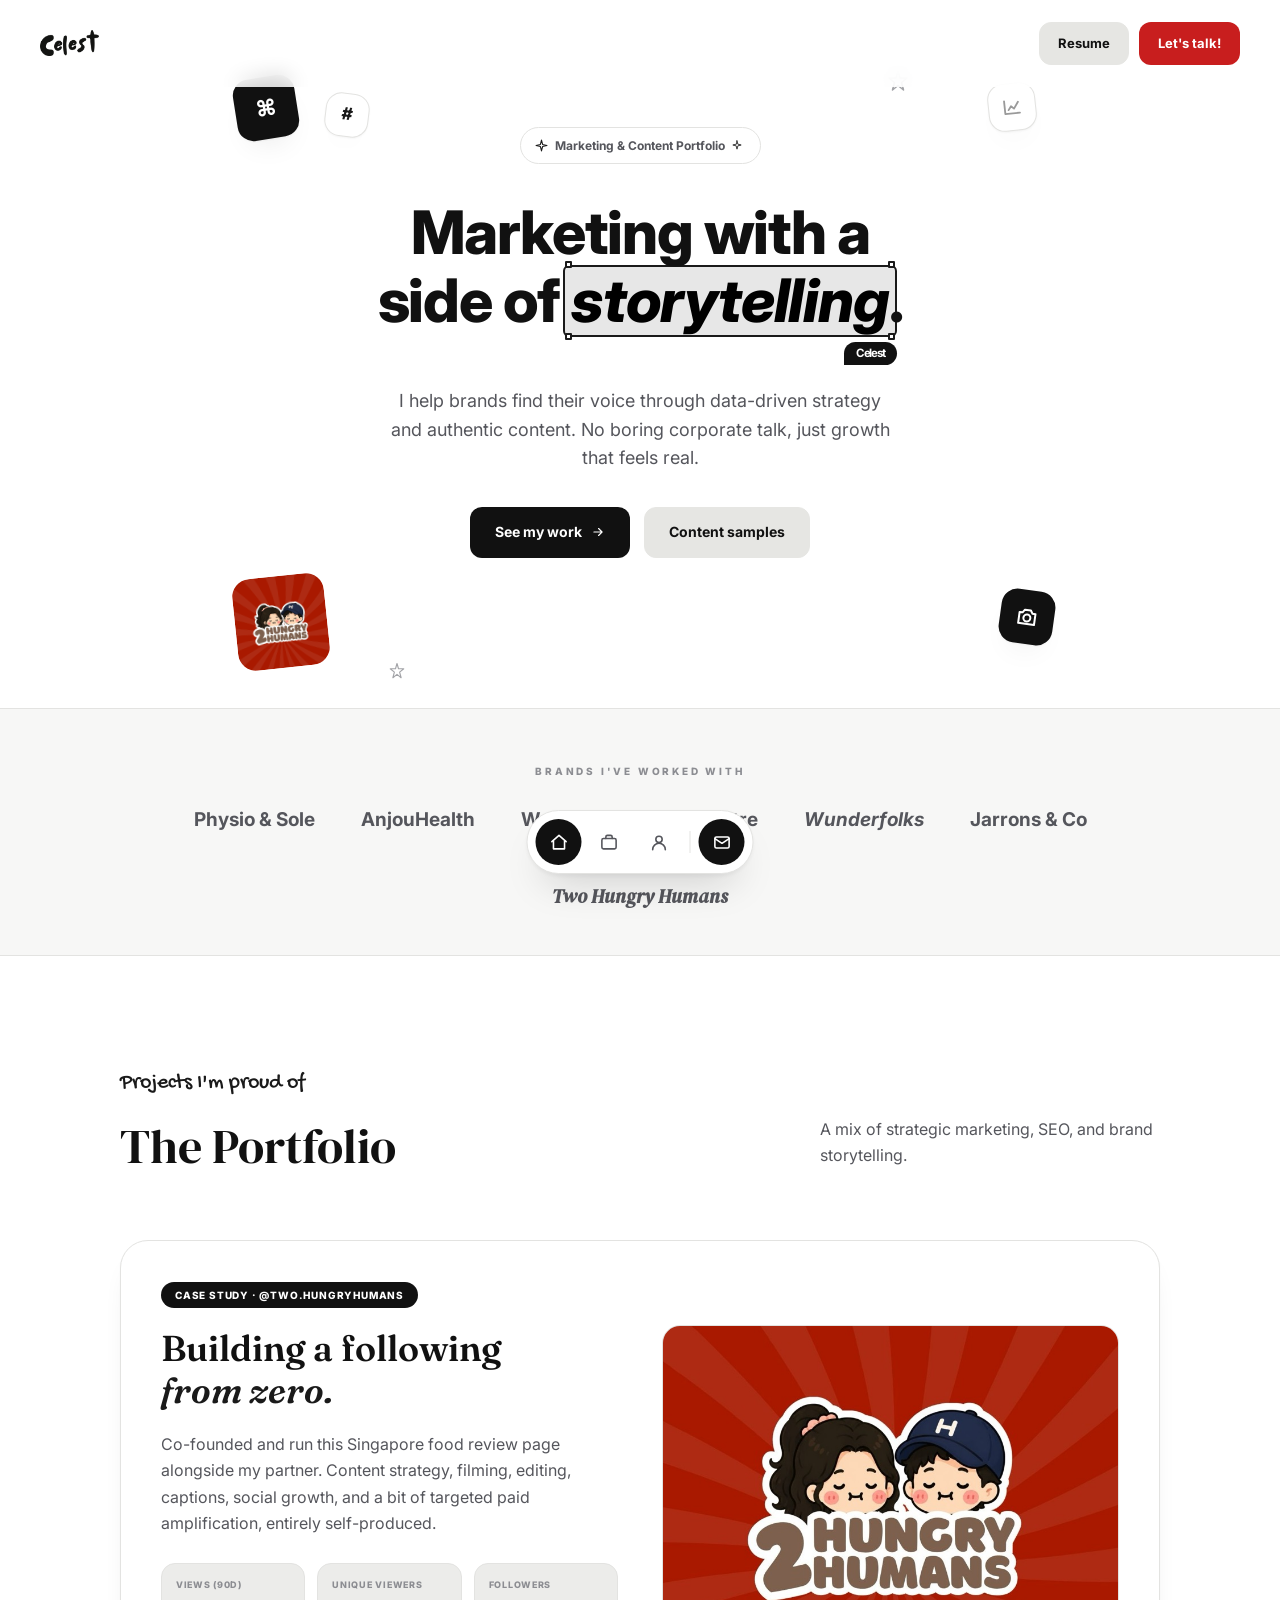
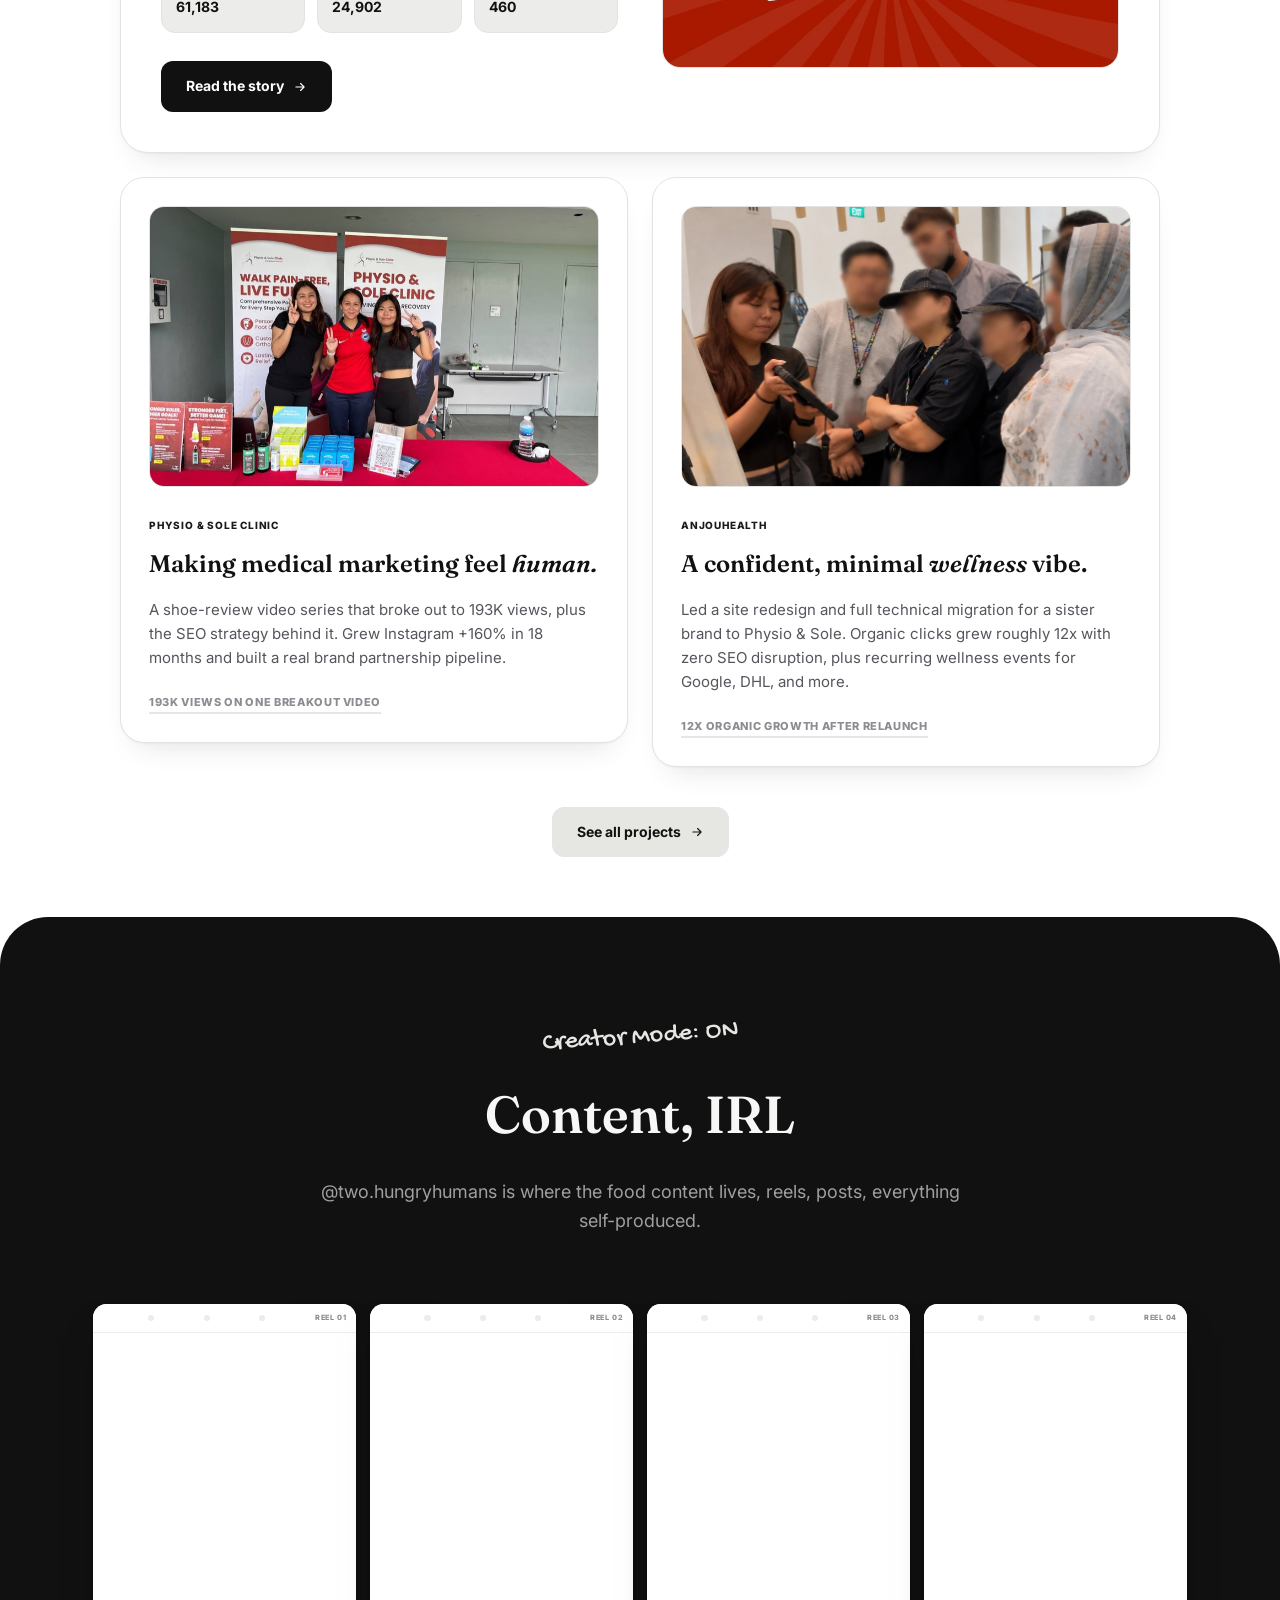
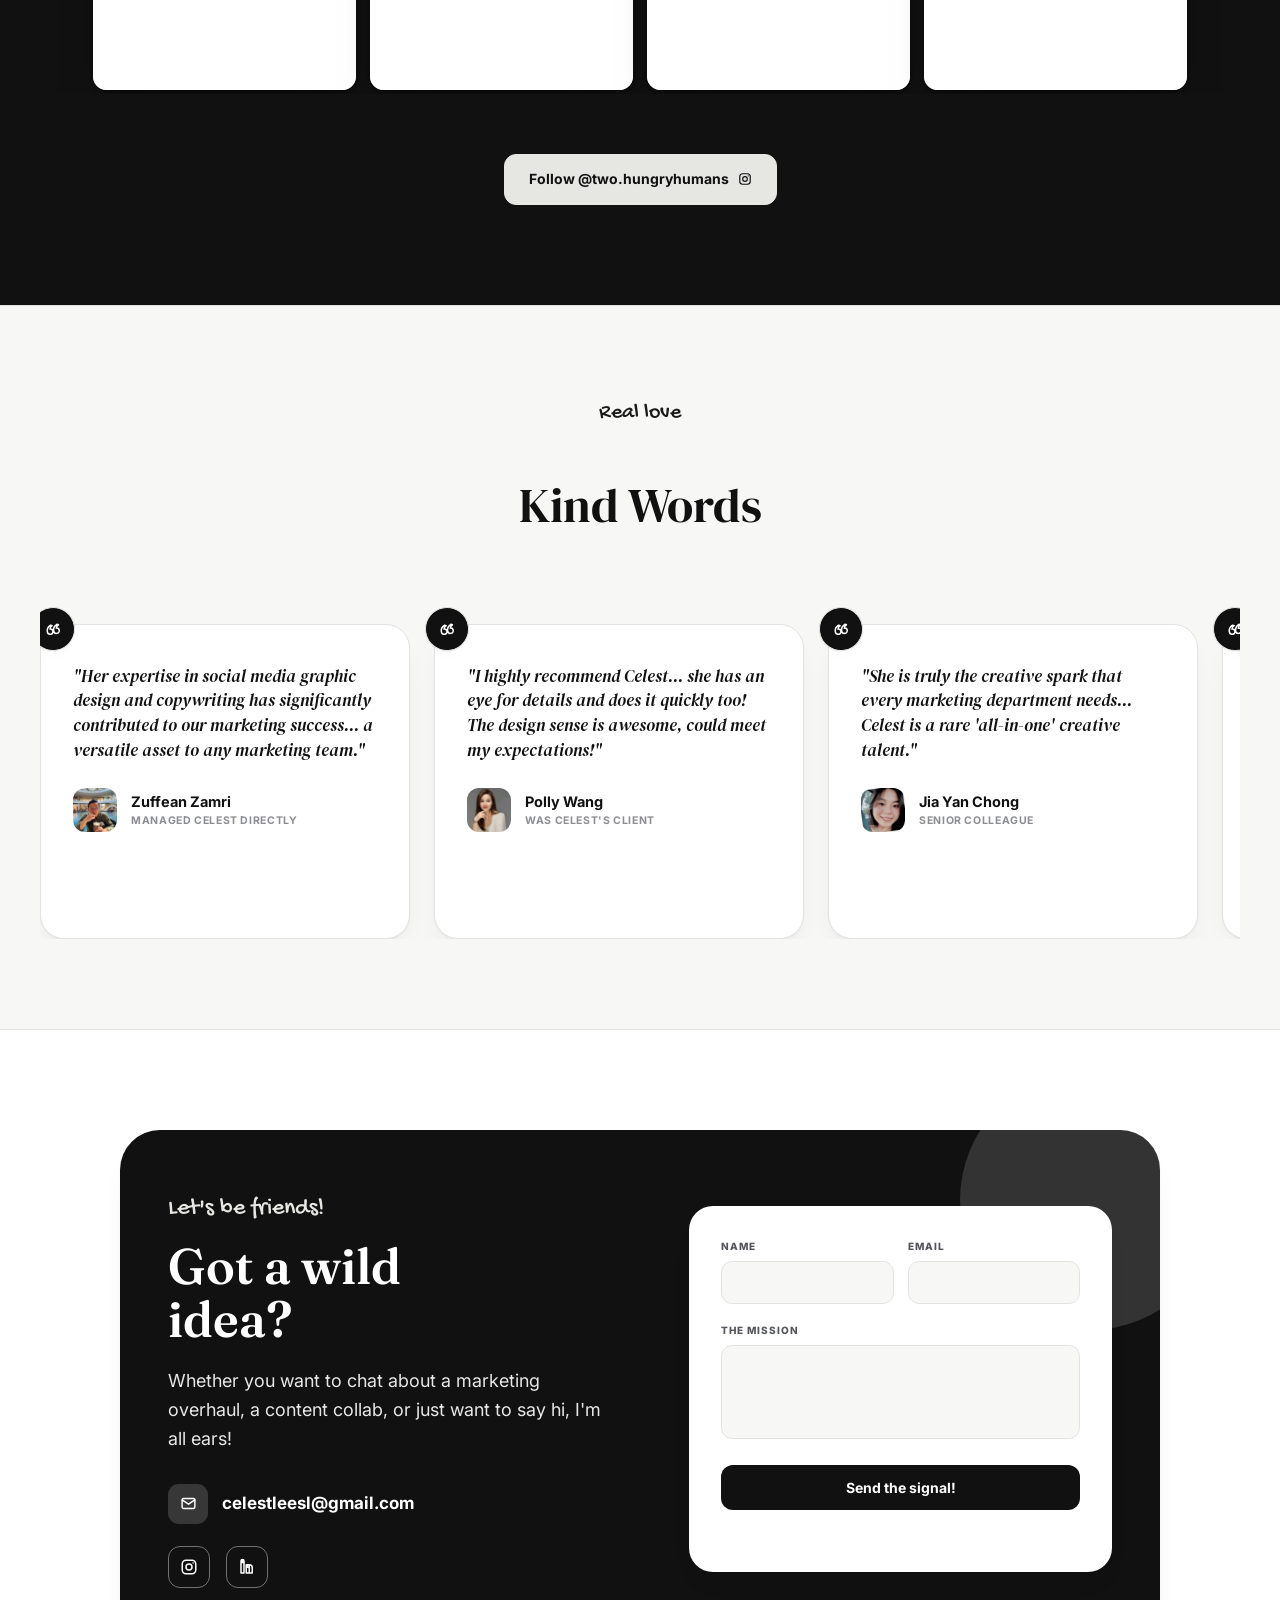
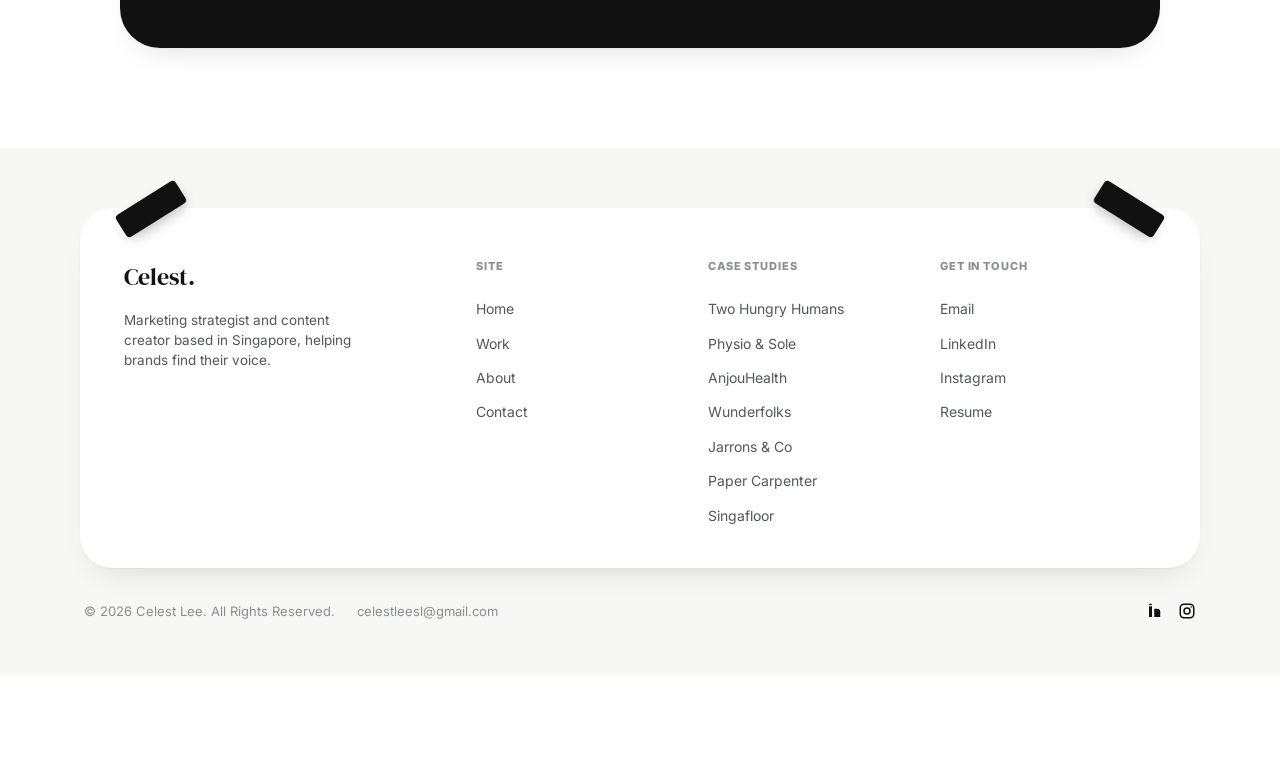
==== index.html @ bc9bef46 "Add Paper Carpenter and Singafloor to the footer case study links They were missing from the footer'" ====
<!doctype html>
<html lang="en">
<head>
<meta charset="utf-8">
<meta name="viewport" content="width=device-width, initial-scale=1.0">
<title>Celest Lee, Marketing &amp; Content</title>
<meta name="description" content="Celest Lee, marketing strategist and content creator based in Singapore.">
<link rel="preconnect" href="https://fonts.googleapis.com">
<link rel="preconnect" href="https://fonts.gstatic.com" crossorigin>
<link href="https://fonts.googleapis.com/css2?family=Inter:wght@400;500;600;700;800&family=DM+Serif+Display:ital@0;1&family=Fraunces:opsz,wght@9..144,500;9..144,600&family=Gochi+Hand&display=swap" rel="stylesheet">
<style>
  :root {
    --cream: #f7f7f6;
    --paper: #ffffff;
    --card: #ececea;
    --ink: #111111;
    --muted: #55565c;
    --faint: #8c8d92;
    --line: #e3e3e1;
    --clay: #1a1a1a;
    --clay-deep: #000000;
    --sand: #e6e6e3;
    --sage: #9a9a9a;
    --shadow-color: #111111;
    --shadow-soft: 0 1px 2px rgba(17,17,17,.04), 0 16px 32px -18px rgba(17,17,17,.16);
    --shadow-soft-hover: 0 2px 4px rgba(17,17,17,.05), 0 22px 40px -18px rgba(17,17,17,.22);
  }
  * { box-sizing: border-box; }
  html { scroll-behavior: smooth; }
  body {
    margin: 0; background: var(--paper); color: var(--ink);
    font-family: "Inter", ui-sans-serif, system-ui, sans-serif;
    font-size: 16px; line-height: 1.6; -webkit-font-smoothing: antialiased; overflow-x: hidden;
  }
  h1, h2, h3, .editorial { font-family: "DM Serif Display", ui-serif, Georgia, serif; font-weight: 400; margin: 0; text-wrap: balance; }
  .hand { font-family: "Gochi Hand", cursive; }
  a { color: inherit; text-decoration: none; }
  img { max-width: 100%; display: block; }
  section { padding: 0 40px; }
  .wrap { max-width: 1040px; margin: 0 auto; }
  .wrap-wide { max-width: 1450px; }
  .page { display: none; }
  .page.active { display: block; }

  .scribble { position: relative; display: inline-block; }
  .scribble::after {
    content: ''; position: absolute; bottom: -2px; left: 0; width: 100%; height: 7px;
    background-image: url("data:image/svg+xml,%3Csvg xmlns='http://www.w3.org/2000/svg' width='100' height='8' viewBox='0 0 100 8'%3E%3Cpath d='M1 5.5C20 2 40 8 60 4.5C80 1 95 6 99 3' stroke='%23a3735c' stroke-width='2' fill='none' stroke-linecap='round'/%3E%3C/svg%3E");
    background-size: 100% 100%; z-index: -1;
  }
  @keyframes highlight-float {
    0%, 100% { transform: translateY(0) rotate(0deg); }
    50% { transform: translateY(-5px) rotate(-0.8deg); }
  }
  .highlight { position: relative; display: inline-block; color: var(--clay-deep); font-style: italic; animation: highlight-float 3.6s ease-in-out infinite; }
  @media (prefers-reduced-motion: reduce) { .highlight { animation: none; } }
  .highlight::before {
    content: ''; position: absolute; inset: -.03em -.14em; border: 2px solid var(--clay); border-radius: 6px;
    background: color-mix(in srgb, var(--clay) 10%, transparent); z-index: -1;
  }
  .highlight .handle { position: absolute; width: 7px; height: 7px; background: var(--paper); border: 2px solid var(--clay); border-radius: 1px; }
  .highlight .handle.tl { top: -5px; left: -6px; } .highlight .handle.tr { top: -5px; right: -6px; }
  .highlight .handle.bl { bottom: -5px; left: -6px; } .highlight .handle.br { bottom: -5px; right: -6px; }
  .highlight-tag {
    position: absolute; bottom: -30px; right: -8px; background: var(--ink); color: var(--paper);
    font-family: "Inter", sans-serif; font-style: normal; font-size: 11.5px; font-weight: 700;
    padding: 5px 12px; border-radius: 999px 999px 999px 3px; white-space: nowrap;
  }

  @keyframes floaty {
    0%, 100% { transform: translate(0,0) rotate(var(--r,0deg)); }
    50% { transform: translate(0,-9px) rotate(calc(var(--r,0deg) + 2deg)); }
  }
  .floaty { animation: floaty 4s ease-in-out infinite; }
  @media (prefers-reduced-motion: reduce) { .floaty, .marquee-track { animation: none !important; } }

  /* ---------- scroll reveal ---------- */
  .reveal { opacity: 0; transform: translateY(28px); transition: opacity .7s cubic-bezier(.2,.7,.3,1), transform .7s cubic-bezier(.2,.7,.3,1); }
  .reveal.visible { opacity: 1; transform: translateY(0); }
  .reveal-stagger.visible .reveal-child:nth-child(1) { transition-delay: 0s; }
  .reveal-stagger.visible .reveal-child:nth-child(2) { transition-delay: .08s; }
  .reveal-stagger.visible .reveal-child:nth-child(3) { transition-delay: .16s; }
  .reveal-stagger.visible .reveal-child:nth-child(4) { transition-delay: .24s; }
  @media (prefers-reduced-motion: reduce) { .reveal { opacity: 1; transform: none; transition: none; } }

  /* ---------- custom cursor ---------- */
  body {
    cursor: url('data:image/svg+xml;utf8,<svg xmlns="http://www.w3.org/2000/svg" width="30" height="30" viewBox="0 0 30 30"><path d="M6 3 L6 24 L11.5 19 L15 26.5 L18.5 25 L15 17.5 L22 17.5 Z" fill="%23111111" stroke="white" stroke-width="2.5" stroke-linejoin="round"/></svg>') 6 3, auto;
  }
  a, button, .interest-card, input, textarea, .dock-nav a {
    cursor: url('data:image/svg+xml;utf8,<svg xmlns="http://www.w3.org/2000/svg" width="30" height="30" viewBox="0 0 30 30"><circle cx="15" cy="15" r="7" fill="none" stroke="%23111111" stroke-width="2.5"/><circle cx="15" cy="15" r="2" fill="%23111111"/></svg>') 15 15, pointer;
  }

  .pop {
    border: 1px solid var(--line); box-shadow: var(--shadow-soft); background: var(--paper);
    transition: transform .18s ease, box-shadow .18s ease;
  }
  .pop:hover { transform: translateY(-4px); box-shadow: var(--shadow-soft-hover); }

  .btn {
    display: inline-flex; align-items: center; gap: 9px; padding: 13px 24px; border-radius: 12px;
    font-size: 14px; font-weight: 700; letter-spacing: 0; cursor: pointer;
    transition: transform .15s ease, box-shadow .15s ease, background .15s ease, border-color .15s ease;
    font-family: inherit; border: 1px solid transparent;
  }
  .btn-ink { background: var(--ink); color: var(--paper); }
  .btn-ink:hover { background: var(--clay-deep); transform: translateY(-2px); }
  .btn-sand { background: var(--sand); color: var(--ink); border-color: var(--sand); }
  .btn-sand:hover { border-color: var(--clay); transform: translateY(-2px); }
  .btn-red { background: #c81e1e; color: var(--paper); }
  .btn-red:hover { background: #9e1717; transform: translateY(-2px); }

  .icon { width: 1em; height: 1em; stroke: currentColor; fill: none; stroke-width: 2; stroke-linecap: round; stroke-linejoin: round; vertical-align: -0.15em; }

  /* ---------- topbar ---------- */
  .topbar {
    display: flex; align-items: center; justify-content: space-between; padding: 22px 40px;
    position: sticky; top: 0; z-index: 40;
    background: color-mix(in srgb, var(--paper) 82%, transparent); backdrop-filter: blur(10px);
  }
  .topbar-logo-link { display: inline-flex; align-items: center; }
  .topbar-logo img { height: 26px; width: auto; display: block; }
  .topbar-actions { display: flex; align-items: center; gap: 10px; }
  .topbar-actions .btn { padding: 10px 18px; font-size: 13px; }

  /* ---------- floating dock nav ---------- */
  .dock-nav {
    position: fixed; left: 50%; bottom: 26px; transform: translateX(-50%); z-index: 60;
    display: flex; align-items: center; gap: 4px; padding: 8px; border-radius: 999px;
    background: var(--paper); border: 1px solid var(--line); box-shadow: var(--shadow-soft-hover);
  }
  .dock-nav a {
    width: 46px; height: 46px; border-radius: 999px; display: flex; align-items: center; justify-content: center;
    color: var(--muted); transition: all .15s ease; position: relative;
  }
  .dock-nav a svg { width: 19px; height: 19px; }
  .dock-nav a:hover { background: var(--card); color: var(--ink); }
  .dock-nav a.current { background: var(--ink); color: var(--paper); }
  .dock-nav .dock-sep { width: 1px; height: 22px; background: var(--line); margin: 0 4px; flex: none; }
  .dock-msg { border-radius: 999px !important; }
  body { padding-bottom: 96px; }

  @media (max-width: 620px) {
    .topbar { padding: 18px 20px; }
    .dock-nav { bottom: 16px; padding: 6px; }
    .dock-nav a { width: 42px; height: 42px; }
  }

  /* ---------- hero ---------- */
  .hero { padding: 40px 40px 150px; max-width: 900px; margin: 0 auto; position: relative; overflow: visible; text-align: center; }
  .sticker { position: absolute; pointer-events: none; }
  .sticker-tile {
    width: 62px; height: 62px; border-radius: 16px; display: flex; align-items: center; justify-content: center;
    font-family: "Inter", sans-serif; font-weight: 800; font-size: 22px; box-shadow: var(--shadow-soft);
  }
  .sticker-cmd { top: -10px; left: 5%; background: var(--ink); color: var(--paper); transform: rotate(-9deg); }
  .sticker-hash { top: 6px; left: 15%; width: 44px; height: 44px; background: var(--paper); border: 1px solid var(--line); color: var(--clay); font-size: 17px; transform: rotate(7deg); }
  .sticker-mascot { bottom: 40px; left: 5%; width: 92px; transform: rotate(-6deg); filter: drop-shadow(var(--shadow-soft)); }
  .sticker-star { color: var(--faint); opacity: .8; }
  .sticker-star-1 { top: -18px; right: 20%; width: 24px; }
  .sticker-star-2 { bottom: 28px; left: 22%; width: 18px; }
  .sticker-camera { bottom: 64px; right: 4%; width: 54px; height: 54px; background: var(--ink); color: var(--paper); transform: rotate(8deg); }
  .sticker-chart { top: -4px; right: 6%; width: 48px; height: 48px; background: var(--paper); border: 1px solid var(--line); color: var(--sage); transform: rotate(-6deg); }
  @media (max-width: 760px) { .sticker { display: none; } }

  .hero-tag {
    display: inline-flex; align-items: center; gap: 7px; font-size: 12px; font-weight: 700;
    color: var(--muted); border: 1px solid var(--line); background: var(--paper);
    border-radius: 999px; padding: 8px 18px 8px 14px; margin: 0 0 34px; position: relative;
  }
  .hero-tag .spark { color: var(--clay); }
  .hero h1 {
    font-family: "Inter", sans-serif; font-weight: 800; letter-spacing: -0.02em;
    font-size: clamp(36px, 5.6vw, 60px); line-height: 1.14; max-width: 15ch; margin: 0 auto 52px;
  }
  .hero-sub { font-size: 18px; color: var(--muted); max-width: 46ch; margin: 0 auto 34px; }
  .hero-cta { display: flex; gap: 14px; flex-wrap: wrap; justify-content: center; }

  /* ---------- brand band ---------- */
  .brands { padding: 44px 40px; border-top: 1px solid var(--line); border-bottom: 1px solid var(--line); background: var(--cream); }
  .brands-label { text-align: center; font-size: 10px; font-weight: 800; letter-spacing: .28em; text-transform: uppercase; color: var(--faint); margin-bottom: 26px; }
  .brands-row { display: flex; flex-wrap: wrap; justify-content: center; gap: 46px; font-size: 19px; font-weight: 700; color: var(--muted); }

  /* ---------- section headers ---------- */
  .sec-head { display: flex; justify-content: space-between; align-items: flex-end; gap: 30px; flex-wrap: wrap; margin-bottom: 56px; }
  .sec-head.center { justify-content: center; text-align: center; flex-direction: column; align-items: center; }
  .sec-eyebrow { color: var(--clay); font-size: 22px; margin-bottom: 6px; }
  .sec-title { font-size: clamp(32px, 4.4vw, 48px); }
  .sec-note { color: var(--muted); font-size: 16px; max-width: 34ch; }

  /* ---------- work ---------- */
  .work { padding-top: 100px; padding-bottom: 100px; }
  .case-grid { display: grid; grid-template-columns: repeat(2, 1fr); gap: 24px; }
  .case-grid.four { grid-template-columns: repeat(2, 1fr); }
  .case-feature { grid-column: 1 / -1; border-radius: 28px; padding: 40px; }
  .case-feature-grid { display: grid; grid-template-columns: 1fr 1fr; gap: 44px; align-items: center; }
  .case-tag { display: inline-block; padding: 5px 14px; background: var(--ink); color: var(--paper); border-radius: 999px; font-size: 10px; font-weight: 800; text-transform: uppercase; letter-spacing: .08em; margin-bottom: 20px; }
  .case-feature h3 { font-size: clamp(26px, 3.2vw, 36px); margin-bottom: 20px; line-height: 1.15; font-family: "Fraunces", serif; font-weight: 600; }
  .case-feature p { color: var(--muted); font-size: 16px; line-height: 1.65; margin-bottom: 26px; }
  .stat-row { display: grid; grid-template-columns: repeat(3,1fr); gap: 12px; margin-bottom: 28px; }
  .stat { border: 1px solid var(--line); border-radius: 14px; padding: 14px; background: var(--card); }
  .stat-label { font-size: 9px; font-weight: 800; text-transform: uppercase; letter-spacing: .08em; color: var(--faint); margin-bottom: 4px; }
  .stat-value { font-size: 14px; font-weight: 700; }
  .case-media {
    aspect-ratio: 4/3; border-radius: 18px; border: 1px solid var(--line); overflow: hidden;
    display: flex; align-items: center; justify-content: center; text-align: center;
  }
  .case-media img { width: 100%; height: 100%; object-fit: cover; }
  .case-media.tinted { padding: 20px; background: linear-gradient(135deg, #2a2a2a, #050505); }
  .case-media.tinted span { color: rgba(255,255,255,.92); font-family: "DM Serif Display", serif; font-style: italic; font-size: 26px; }
  .case-card { border-radius: 24px; padding: 28px; }
  .case-media-sm { aspect-ratio: 16/10; border-radius: 15px; border: 1px solid var(--line); overflow: hidden; margin-bottom: 24px; display: flex; align-items: center; justify-content: center; text-align: center; }
  .case-media-sm img { width: 100%; height: 100%; object-fit: cover; }
  .case-media-sm.tinted { padding: 16px; }
  .case-media-sm.tinted span { color: rgba(255,255,255,.92); font-family: "DM Serif Display", serif; font-style: italic; font-size: 21px; }
  .m-sage { background: linear-gradient(135deg, #6b6c6e, #3a3a3c); }
  .m-sand { background: linear-gradient(135deg, #2a2a2a, #050505); }
  .case-card .case-tag { background: none; color: var(--clay); border: none; padding: 0; margin-bottom: 12px; }
  .case-card h3 { font-size: 24px; margin-bottom: 14px; font-family: "Fraunces", serif; font-weight: 600; }
  .case-card p { color: var(--muted); font-size: 15px; line-height: 1.6; margin-bottom: 18px; }
  .case-status { font-size: 11px; font-weight: 800; text-transform: uppercase; letter-spacing: .06em; color: var(--faint); border-bottom: 2px solid var(--sand); padding-bottom: 3px; }
  .case-card-link { display: block; }
  @media (max-width: 860px) { .case-grid, .case-grid.four, .case-feature-grid { grid-template-columns: 1fr; } .case-media { order: -1; } }

  /* ---------- case detail page ---------- */
  .case-detail { padding-top: 56px; padding-bottom: 60px; }
  .back-link { display: inline-flex; align-items: center; gap: 8px; font-size: 12px; font-weight: 800; text-transform: uppercase; letter-spacing: .08em; color: var(--muted); margin-bottom: 36px; }
  .back-link:hover { color: var(--clay); }
  .case-detail-hero { aspect-ratio: 21/9; border-radius: 24px; border: 1px solid var(--line); overflow: hidden; margin-bottom: 40px; box-shadow: var(--shadow-soft); }
  .case-detail-hero img { width: 100%; height: 100%; object-fit: cover; }
  .case-detail-hero.tinted { display: flex; align-items: center; justify-content: center; }
  .case-detail-hero.tinted span { color: rgba(255,255,255,.92); font-family: "DM Serif Display", serif; font-style: italic; font-size: 34px; }
  .case-detail h1 { font-family: "Fraunces", serif; font-weight: 600; font-size: clamp(30px, 4.6vw, 46px); margin-bottom: 0; max-width: 20ch; }
  .case-meta-row { display: flex; align-items: center; gap: 14px; flex-wrap: wrap; margin-bottom: 18px; }
  .case-status-pill {
    display: inline-flex; align-items: center; gap: 6px; font-size: 10.5px; font-weight: 800; text-transform: uppercase;
    letter-spacing: .06em; color: var(--faint); border: 1px solid var(--line); border-radius: 999px; padding: 5px 12px 5px 10px;
  }
  .case-status-pill .dot { width: 6px; height: 6px; border-radius: 50%; background: var(--faint); flex: none; }
  .case-status-pill.live .dot { background: #4caf6a; }
  .case-detail-layout { display: grid; grid-template-columns: 1fr 260px; gap: 64px; align-items: start; margin-top: 36px; }
  .case-detail-body { max-width: 68ch; color: var(--muted); font-size: 17px; line-height: 1.7; }
  .case-detail-body p { margin: 0 0 18px; }
  .case-detail-body ul { margin: 0 0 18px; padding-left: 22px; }
  .case-detail-body li { margin-bottom: 10px; }
  .case-section-title { font-family: "Fraunces", serif; font-weight: 600; color: var(--ink); font-size: clamp(19px, 2.2vw, 23px); margin: 42px 0 14px; }
  .case-section-title:first-child { margin-top: 0; }
  .case-proof-box { background: var(--card); border-radius: 20px; padding: 28px 28px 6px; margin: 8px 0 32px; }
  .case-proof-box .case-section-title { margin-top: 0; }
  .case-proof-box .stat { background: var(--paper); }
  .chart-block { margin: 22px 0 30px; }
  .chart-title { font-size: 11px; font-weight: 800; text-transform: uppercase; letter-spacing: .07em; color: var(--faint); margin-bottom: 16px; }
  .chart-bars { display: flex; flex-direction: column; gap: 13px; }
  .chart-bar-row { display: grid; grid-template-columns: 84px 1fr 48px; align-items: center; gap: 12px; }
  .chart-bar-label { font-size: 13px; font-weight: 700; color: var(--ink); }
  .chart-bar-track { height: 10px; border-radius: 999px; background: var(--card); overflow: hidden; }
  .chart-bar-fill { height: 100%; width: 0%; border-radius: 999px; background: var(--clay); transition: width 1s cubic-bezier(.2,.7,.3,1); }
  .chart-bar-fill.alt { background: var(--sage); }
  .chart-bar-value { font-size: 12.5px; font-weight: 700; color: var(--muted); text-align: right; font-variant-numeric: tabular-nums; }
  .case-sidebar { display: flex; flex-direction: column; gap: 26px; position: sticky; top: 100px; }
  .case-sidebar-block { border-top: 1px solid var(--line); padding-top: 16px; }
  .case-sidebar-label { font-size: 10px; font-weight: 800; text-transform: uppercase; letter-spacing: .08em; color: var(--faint); margin-bottom: 12px; }
  .case-sidebar-value { font-size: 14.5px; font-weight: 700; }
  .case-role-tags { display: flex; flex-wrap: wrap; gap: 8px; }
  .case-role-tag { border: 1px solid var(--line); border-radius: 999px; padding: 6px 13px; font-size: 12px; font-weight: 700; }
  .case-next {
    border-top: 1px solid var(--line); margin-top: 70px; padding-top: 34px; display: flex; align-items: center;
    justify-content: space-between; gap: 20px; flex-wrap: wrap;
  }
  .case-next-label { font-size: 11px; font-weight: 800; text-transform: uppercase; letter-spacing: .08em; color: var(--faint); margin-bottom: 8px; }
  .case-next-title { font-family: "Fraunces", serif; font-weight: 600; font-size: clamp(22px, 3vw, 30px); }
  .case-next-link { display: flex; align-items: center; gap: 18px; }
  .case-next-arrow {
    width: 48px; height: 48px; border-radius: 50%; border: 1px solid var(--line); display: flex; align-items: center;
    justify-content: center; flex: none; transition: all .15s ease;
  }
  .case-next-link:hover .case-next-arrow { background: var(--ink); color: var(--paper); border-color: var(--ink); }
  @media (max-width: 820px) { .case-detail-layout { grid-template-columns: 1fr; gap: 34px; } .case-sidebar { position: static; flex-direction: row; flex-wrap: wrap; } .case-sidebar-block { flex: 1 1 200px; } }
  .case-gallery-label { font-size: 10px; font-weight: 800; text-transform: uppercase; letter-spacing: .08em; color: var(--faint); margin: 56px 0 20px; }
  .case-gallery { display: grid; grid-template-columns: repeat(3, 1fr); gap: 16px; }
  .case-gallery-item { aspect-ratio: 1; border-radius: 16px; overflow: hidden; border: 1px solid var(--line); }
  .case-gallery-item img { width: 100%; height: 100%; object-fit: cover; transition: transform .4s ease; }
  .case-gallery-item:hover img { transform: scale(1.04); }
  @media (max-width: 620px) { .case-gallery { grid-template-columns: repeat(2, 1fr); } }

  /* ---------- editorial case-study template v2 ---------- */
  .case-meta-strip { display: grid; grid-template-columns: 1.3fr 1fr 1fr; gap: 40px; padding: 30px 0; border-top: 1px solid var(--line); border-bottom: 1px solid var(--line); margin: 44px 0 60px; }
  .case-meta-strip .case-vision-label { font-size: 10px; font-weight: 800; text-transform: uppercase; letter-spacing: .08em; color: var(--faint); margin-bottom: 10px; }
  .case-vision-text { font-size: 15px; color: var(--ink); line-height: 1.5; font-weight: 500; }
  .case-h1-v2 { font-family: "Fraunces", serif; font-weight: 500; font-size: clamp(44px, 6.6vw, 78px); line-height: 1.04; margin: 0; }
  .case-h1-v2 em { font-style: italic; color: var(--clay); font-weight: 400; display: block; }
  .case-pullquote { font-family: "Fraunces", serif; font-style: italic; font-weight: 500; font-size: clamp(21px, 2.4vw, 27px); line-height: 1.4; color: var(--ink); margin: 0 0 22px; max-width: 32ch; }

  .case-band { border-radius: 36px; padding: 60px 50px; margin: 50px 0; }
  .case-band.dark { background: var(--ink); color: var(--cream); }
  .case-band.light { background: var(--cream); }
  .case-band-eyebrow { font-size: 10.5px; font-weight: 800; text-transform: uppercase; letter-spacing: .1em; color: var(--faint); margin-bottom: 16px; }
  .case-band.dark .case-band-eyebrow { color: color-mix(in srgb, var(--cream) 55%, transparent); }
  .case-band-title { font-family: "Fraunces", serif; font-weight: 500; font-size: clamp(30px, 4vw, 44px); margin-bottom: 18px; max-width: 15ch; line-height: 1.1; }
  .case-band-body { font-size: 15.5px; line-height: 1.65; color: var(--muted); max-width: 46ch; }
  .case-band.dark .case-band-body { color: color-mix(in srgb, var(--cream) 68%, transparent); }
  .case-band-grid { display: grid; grid-template-columns: 1fr 1fr; gap: 46px; align-items: center; }
  @media (max-width: 820px) { .case-band { padding: 44px 28px; } .case-band-grid { grid-template-columns: 1fr; } }

  .case-challenge-list { display: flex; flex-direction: column; gap: 12px; }
  .case-challenge-item { display: flex; align-items: center; gap: 16px; background: rgba(255,255,255,.06); border-radius: 16px; padding: 16px 20px; }
  .case-band.light .case-challenge-item { background: var(--paper); border: 1px solid var(--line); }
  .case-challenge-num {
    width: 30px; height: 30px; border-radius: 50%; background: rgba(255,255,255,.12); display: flex; align-items: center;
    justify-content: center; font-family: "Fraunces", serif; font-style: italic; font-size: 14px; flex: none;
  }
  .case-band.light .case-challenge-num { background: var(--card); color: var(--ink); }
  .case-challenge-text { font-size: 14px; font-weight: 600; }

  .case-impact-numbers { display: flex; gap: 44px; flex-wrap: wrap; margin: 22px 0 34px; }
  .case-impact-value { font-family: "Fraunces", serif; font-weight: 600; font-size: clamp(34px, 4.6vw, 50px); line-height: 1; color: var(--ink); }
  .case-impact-label { font-size: 10.5px; font-weight: 800; text-transform: uppercase; letter-spacing: .07em; color: var(--faint); margin-top: 8px; }

  .case-pillars-grid { display: grid; grid-template-columns: repeat(3, 1fr); gap: 26px; margin-top: 8px; }
  .case-pillar { border-top: 2px solid var(--ink); padding-top: 16px; }
  .case-pillar-title { font-family: "Fraunces", serif; font-size: 19px; margin-bottom: 8px; font-weight: 500; }
  .case-pillar-desc { font-size: 14px; color: var(--muted); line-height: 1.6; margin: 0; }
  @media (max-width: 760px) { .case-pillars-grid { grid-template-columns: 1fr; } }

  .case-closing { text-align: center; padding: 70px 20px; border-top: 1px solid var(--line); margin-top: 20px; }
  .case-closing-title { font-family: "Fraunces", serif; font-style: italic; font-weight: 500; font-size: clamp(30px, 4.6vw, 46px); margin-bottom: 30px; }
  .case-closing .btn { display: inline-flex; }

  /* ---------- content band ---------- */
  .content-band { background: var(--ink); color: var(--cream); border-radius: 48px 48px 0 0; margin-top: -40px; position: relative; z-index: 2; padding-top: 100px; padding-bottom: 100px; }
  .content-band .sec-eyebrow { color: var(--sand); }
  .content-head { text-align: center; max-width: 640px; margin: 0 auto 64px; }
  .content-head h2 { font-size: clamp(34px, 5vw, 52px); font-family: "Fraunces", serif; font-weight: 600; margin-bottom: 22px; }
  .content-head p { color: color-mix(in srgb, var(--cream) 62%, transparent); font-size: 18px; }
  .reel-grid { display: flex; flex-wrap: nowrap; justify-content: center; gap: 14px; max-width: 1200px; margin: 0 auto; overflow-x: auto; padding: 4px; }
  .reel-card {
    width: 346px; flex: 0 0 346px; background: #e7e7e4; border-radius: 18px; overflow: hidden;
    box-shadow: 0 2px 4px rgba(0,0,0,.3), 0 24px 44px -20px rgba(0,0,0,.6);
    zoom: 0.76;
  }
  .reel-chrome {
    display: flex; align-items: center; gap: 6px; padding: 11px 13px; background: #ffffff; border-bottom: 1px solid #ececea;
  }
  .reel-chrome .dot { width: 8px; height: 8px; border-radius: 50%; background: #ececea; }
  .reel-chrome span {
    margin-left: auto; font-size: 9.5px; font-weight: 800; text-transform: uppercase; letter-spacing: .08em; color: #8c8d92;
  }
  @media (max-width: 860px) { .reel-grid { flex-wrap: wrap; overflow-x: visible; } .reel-card { width: 100%; max-width: 356px; flex: 0 1 356px; } }
  .reel-embed { width: 100%; min-height: 470px; background: #ffffff; padding: 10px; }
  .reel-embed iframe, .reel-embed .instagram-media { border-radius: 10px !important; margin: 0 auto !important; border: none !important; overflow: hidden; }
  .content-cta { text-align: center; margin-top: 60px; }

  /* ---------- timeline ---------- */
  .about-page { padding-top: 90px; padding-bottom: 100px; }
  .about-block + .about-block { margin-top: 100px; }
  .timeline { max-width: 860px; margin: 0 auto; position: relative; }
  .timeline::before { content: ''; position: absolute; left: 50%; top: 0; bottom: 0; width: 1px; background: var(--line); transform: translateX(-50%); }
  .t-row { display: grid; grid-template-columns: 1fr 1fr; gap: 50px; position: relative; padding-bottom: 56px; }
  .t-row:last-child { padding-bottom: 0; }
  .t-dot { position: absolute; left: 50%; top: 4px; width: 13px; height: 13px; border-radius: 50%; background: var(--ink); border: 3px solid var(--paper); transform: translateX(-50%); }
  .t-label { text-align: right; padding-top: 4px; }
  .t-row:nth-child(even) .t-label { order: 2; text-align: left; }
  .t-row:nth-child(even) .t-card { order: 1; }
  .t-date { font-size: 11px; font-weight: 800; text-transform: uppercase; letter-spacing: .1em; color: var(--clay); margin-bottom: 6px; }
  .t-label h3 { font-size: 22px; font-family: "Fraunces", serif; font-weight: 600; }
  .t-card { border-radius: 18px; padding: 24px; }
  .t-card h4 { font-family: "Inter", sans-serif; font-size: 16px; font-weight: 700; margin-bottom: 10px; }
  .t-card p { color: var(--muted); font-size: 14.5px; line-height: 1.6; margin: 0; }
  @media (max-width: 760px) {
    .timeline::before { left: 7px; }
    .t-row, .t-row:nth-child(even) { grid-template-columns: 1fr; gap: 12px; padding-left: 28px; }
    .t-row:nth-child(even) .t-label, .t-row:nth-child(even) .t-card { order: initial; text-align: left; }
    .t-label { text-align: left; }
    .t-dot { left: 7px; top: 4px; }
  }

  /* ---------- education ---------- */
  .edu-grid { max-width: 780px; margin: 0 auto; display: flex; flex-direction: column; gap: 16px; }
  .edu-card { border-radius: 18px; padding: 22px 26px; display: flex; gap: 20px; align-items: flex-start; }
  .edu-badge { width: 44px; height: 44px; border-radius: 12px; background: var(--sand); flex: none; display: flex; align-items: center; justify-content: center; }
  .edu-school { font-size: 16.5px; font-weight: 700; margin-bottom: 3px; }
  .edu-course { color: var(--clay); font-size: 13px; font-weight: 700; margin-bottom: 6px; }
  .edu-meta { font-size: 12.5px; color: var(--faint); font-weight: 600; text-transform: uppercase; letter-spacing: .04em; }

  /* ---------- skills ---------- */
  .skills-wrap { max-width: 780px; margin: 0 auto; display: flex; flex-direction: column; gap: 26px; }
  .skill-cat { display: flex; align-items: center; gap: 9px; font-size: 13px; font-weight: 800; text-transform: uppercase; letter-spacing: .05em; margin-bottom: 12px; }
  .skill-dot { width: 10px; height: 10px; border-radius: 50%; }
  .skill-tags { display: flex; flex-wrap: wrap; gap: 9px; }
  .skill-tag { border: 1px solid var(--line); border-radius: 999px; padding: 8px 16px; font-size: 13px; font-weight: 700; background: var(--paper); }

  /* ---------- interests ---------- */
  .interests-grid { display: grid; grid-template-columns: repeat(3, 1fr); gap: 22px; max-width: 780px; margin: 0 auto; }
  .interest-card { perspective: 1200px; aspect-ratio: 1; cursor: pointer; }
  .interest-inner { position: relative; width: 100%; height: 100%; transition: transform .5s cubic-bezier(.2,.8,.3,1); transform-style: preserve-3d; }
  .interest-card.flipped .interest-inner { transform: rotateY(180deg); }
  .interest-face { position: absolute; inset: 0; backface-visibility: hidden; border-radius: 22px; border: 1px solid var(--line); display: flex; flex-direction: column; align-items: center; justify-content: center; gap: 12px; padding: 18px; text-align: center; box-shadow: var(--shadow-soft); }
  .interest-front { background: var(--paper); }
  .interest-front .emoji { font-size: 40px; }
  .interest-front span { font-weight: 800; font-size: 14px; text-transform: uppercase; letter-spacing: .05em; }
  .interest-back { background: var(--ink); color: var(--paper); border-color: var(--ink); transform: rotateY(180deg); font-family: "DM Serif Display", serif; font-style: italic; font-size: 16px; line-height: 1.4; }
  .interests-hint { text-align: center; font-size: 12px; color: var(--faint); margin-top: 24px; font-weight: 600; text-transform: uppercase; letter-spacing: .06em; }
  .about-photo-wrap { display: flex; justify-content: center; margin: 6px 0 56px; }
  .about-photo { width: 136px; height: 136px; border-radius: 50%; overflow: hidden; border: 1px solid var(--line); box-shadow: var(--shadow-soft); }
  .about-photo img { width: 100%; height: 100%; object-fit: cover; }
  @media (max-width: 620px) { .interests-grid { grid-template-columns: 1fr; max-width: 300px; } }

  /* ---------- testimonials marquee ---------- */
  .quotes { padding-top: 90px; padding-bottom: 90px; background: var(--cream); border-top: 1px solid var(--line); border-bottom: 1px solid var(--line); }
  .marquee { overflow-x: hidden; overflow-y: visible; padding-top: 24px; }
  .marquee-track { display: flex; gap: 24px; width: max-content; animation: marquee-scroll 34s linear infinite; }
  .marquee:hover .marquee-track { animation-play-state: paused; }
  @keyframes marquee-scroll { from { transform: translateX(0); } to { transform: translateX(-50%); } }
  .quote-card { border-radius: 24px; padding: 32px; position: relative; width: 370px; flex: none; }
  .quote-badge {
    position: absolute; top: -18px; left: -10px; width: 44px; height: 44px; border-radius: 50%;
    background: var(--ink); border: 1px solid var(--line); color: var(--paper); display: flex; align-items: center; justify-content: center;
    transform: rotate(-8deg); box-shadow: var(--shadow-soft);
  }
  .quote-card p { font-family: "DM Serif Display", serif; font-style: italic; font-size: 16.5px; line-height: 1.5; margin: 8px 0 24px; }
  .quote-who { display: flex; align-items: center; gap: 14px; }
  .quote-avatar { width: 44px; height: 44px; border-radius: 12px; display: flex; align-items: center; justify-content: center; font-weight: 800; font-size: 13px; background: var(--sand); flex: none; overflow: hidden; position: relative; }
  .quote-avatar img { width: 100%; height: 100%; object-fit: cover; display: block; }
  .quote-avatar span { width: 100%; height: 100%; align-items: center; justify-content: center; }
  .quote-name { font-weight: 700; font-size: 14.5px; }
  .quote-role { font-size: 10.5px; font-weight: 700; text-transform: uppercase; letter-spacing: .06em; color: var(--faint); }

  /* ---------- contact ---------- */
  .contact { padding-top: 100px; padding-bottom: 100px; }
  .contact-panel {
    background: var(--ink); color: var(--paper); border-radius: 40px;
    padding: 60px 48px; position: relative; overflow: hidden; box-shadow: var(--shadow-soft);
  }
  .contact-blob { position: absolute; top: -60px; right: -60px; width: 260px; height: 260px; border-radius: 50%; background: color-mix(in srgb, var(--paper) 14%, transparent); }
  .contact-grid { display: grid; grid-template-columns: 1.1fr 1fr; gap: 56px; align-items: center; position: relative; }
  .contact-hand { color: var(--sand); font-size: 24px; margin-bottom: 12px; display: block; }
  .contact-grid h2 { font-family: "Fraunces", serif; font-weight: 600; font-size: clamp(32px, 4.4vw, 50px); line-height: 1.05; margin-bottom: 22px; }
  .contact-grid > div:first-child > p { font-size: 18px; color: color-mix(in srgb, var(--paper) 90%, transparent); margin-bottom: 30px; max-width: 40ch; }
  .contact-link { display: flex; align-items: center; gap: 14px; font-weight: 700; font-size: 17px; margin-bottom: 18px; }
  .contact-link .ic-box { width: 40px; height: 40px; border-radius: 11px; background: color-mix(in srgb, var(--paper) 16%, transparent); display: flex; align-items: center; justify-content: center; flex: none; }
  .contact-link:hover .ic-box { background: var(--sand); color: var(--ink); }
  .social-row { display: flex; gap: 16px; margin-top: 22px; }
  .social-row a { width: 42px; height: 42px; border-radius: 12px; border: 1px solid color-mix(in srgb, var(--paper) 40%, transparent); display: flex; align-items: center; justify-content: center; font-size: 18px; transition: transform .15s ease, background .15s ease; }
  .social-row a:hover { transform: translateY(-3px); background: color-mix(in srgb, var(--paper) 14%, transparent); }
  .contact-card { background: var(--paper); color: var(--ink); border-radius: 24px; padding: 32px; box-shadow: var(--shadow-soft); }
  .field { margin-bottom: 18px; }
  .field label { display: block; font-size: 10px; font-weight: 800; text-transform: uppercase; letter-spacing: .1em; margin-bottom: 7px; color: var(--muted); }
  .field input, .field textarea {
    width: 100%; border: 1px solid var(--line); border-radius: 11px; padding: 12px 14px; font-family: inherit; font-size: 14.5px;
    background: var(--cream); color: var(--ink); outline: none; resize: none;
  }
  .field input:focus, .field textarea:focus { background: var(--card); border-color: var(--ink); }
  .field-row { display: grid; grid-template-columns: 1fr 1fr; gap: 14px; }
  .contact-card .btn { width: 100%; justify-content: center; }
  .contact-card .btn:disabled { opacity: .7; cursor: default; }
  .form-status { margin: 12px 0 0; font-size: 13px; font-weight: 600; min-height: 18px; text-align: center; }
  .form-status.success { color: #2e7d46; }
  .form-status.error { color: #c0392b; }
  @media (max-width: 860px) { .contact-grid { grid-template-columns: 1fr; } .contact-panel { padding: 40px 26px; } }
  @media (max-width: 500px) { .field-row { grid-template-columns: 1fr; } }

  /* ---------- footer ---------- */
  .site-footer { padding: 60px 40px 40px; background: var(--cream); }
  .footer-card-wrap { max-width: 1120px; margin: 0 auto; position: relative; }
  .footer-tape {
    position: absolute; width: 70px; height: 26px; background: var(--ink); border-radius: 4px;
    box-shadow: 0 6px 14px -4px rgba(0,0,0,.3); z-index: 2;
  }
  .footer-tape.tl { top: -12px; left: 36px; transform: rotate(-32deg); }
  .footer-tape.tr { top: -12px; right: 36px; transform: rotate(32deg); }
  .footer-card {
    background: var(--paper); border-radius: 32px; padding: 50px 44px 36px; box-shadow: var(--shadow-soft);
    position: relative; z-index: 1;
  }
  .footer-grid { display: grid; grid-template-columns: 1.3fr .8fr .8fr .9fr; gap: 40px; }
  .footer-mark { font-family: "DM Serif Display", serif; font-size: 24px; margin-bottom: 10px; }
  .footer-mark .dot { color: var(--clay); }
  .footer-tag { color: var(--muted); font-size: 13.5px; line-height: 1.5; max-width: 26ch; margin-bottom: 0; }
  .footer-col-title { display: flex; align-items: center; gap: 8px; font-size: 11px; font-weight: 800; text-transform: uppercase; letter-spacing: .08em; color: var(--faint); margin-bottom: 16px; }
  .footer-soon { font-size: 9px; font-weight: 800; text-transform: uppercase; letter-spacing: .04em; color: var(--faint); background: var(--card); border-radius: 999px; padding: 2px 8px; }
  .footer-col { display: flex; flex-direction: column; gap: 2px; }
  .footer-col a { display: flex; align-items: center; gap: 8px; font-size: 14px; color: var(--muted); padding: 5px 0; }
  .footer-col a:hover { color: var(--ink); }
  .footer-bottom {
    max-width: 1120px; margin: 20px auto 0; padding: 0 4px;
    display: flex; justify-content: space-between; align-items: center; flex-wrap: wrap; gap: 14px;
  }
  .footer-legal-row { display: flex; align-items: center; gap: 22px; flex-wrap: wrap; }
  .footer-legal { font-size: 13px; color: var(--faint); }
  .footer-legal-row a { font-size: 13px; color: var(--faint); }
  .footer-legal-row a:hover { color: var(--ink); }
  .footer-social { display: flex; gap: 14px; }
  .footer-social a { color: var(--ink); display: flex; align-items: center; justify-content: center; }
  .footer-social a svg { width: 18px; height: 18px; }
  @media (max-width: 760px) { .footer-grid { grid-template-columns: 1fr 1fr; row-gap: 30px; } .footer-card { padding: 40px 26px 30px; } }
</style>
</head>
<body>

<div class="topbar">
  <a href="#home" class="topbar-logo-link">
    <img src="assets/celest-logo-web.png" alt="Celest" class="topbar-logo" style="height:26px;">
  </a>
  <div class="topbar-actions">
    <a href="assets/Celest-Lee-Resume.pdf" target="_blank" rel="noopener" class="btn btn-sand">Resume</a>
    <a href="#contact" class="btn btn-red">Let's talk!</a>
  </div>
</div>

<nav class="dock-nav" id="navLinks">
  <a href="#home" data-nav="home" aria-label="Home"><svg class="icon" viewBox="0 0 24 24"><path d="m3 11 9-8 9 8"/><path d="M5 10v10h14V10"/></svg></a>
  <a href="#work" data-nav="work" aria-label="Work"><svg class="icon" viewBox="0 0 24 24"><rect x="3" y="7" width="18" height="13" rx="2"/><path d="M8 7V5a2 2 0 0 1 2-2h4a2 2 0 0 1 2 2v2"/></svg></a>
  <a href="#about" data-nav="about" aria-label="About"><svg class="icon" viewBox="0 0 24 24"><circle cx="12" cy="8" r="4"/><path d="M4 21c0-4.4 3.6-8 8-8s8 3.6 8 8"/></svg></a>
  <span class="dock-sep"></span>
  <a href="#contact" data-nav="contact" class="dock-msg" style="background:var(--ink); color:var(--paper);" aria-label="Contact"><svg class="icon" viewBox="0 0 24 24"><rect x="3" y="5" width="18" height="14" rx="2"/><path d="m3 7 9 6 9-6"/></svg></a>
</nav>

<!-- ================= HOME ================= -->
<main class="page" data-page="home">
  <section class="hero">
    <div class="sticker sticker-tile sticker-cmd">⌘</div>
    <div class="sticker sticker-tile sticker-hash">#</div>
    <img class="sticker sticker-mascot" src="assets/thh-logo-web.jpg" alt="" style="border-radius:18px;">
    <svg class="sticker sticker-star sticker-star-1" viewBox="0 0 24 24" fill="none" stroke="currentColor" stroke-width="1.5"><path d="M12 2 L14 9 L21 9 L15.5 13.5 L17.5 21 L12 16.5 L6.5 21 L8.5 13.5 L3 9 L10 9 Z" stroke-linejoin="round"/></svg>
    <svg class="sticker sticker-star sticker-star-2" viewBox="0 0 24 24" fill="none" stroke="currentColor" stroke-width="1.5"><path d="M12 2 L14 9 L21 9 L15.5 13.5 L17.5 21 L12 16.5 L6.5 21 L8.5 13.5 L3 9 L10 9 Z" stroke-linejoin="round"/></svg>
    <div class="sticker sticker-tile sticker-camera"><svg class="icon" viewBox="0 0 24 24" style="width:24px;height:24px;"><path d="M4 8h3l2-3h6l2 3h3v11H4Z"/><circle cx="12" cy="13" r="3.5"/></svg></div>
    <div class="sticker sticker-tile sticker-chart"><svg class="icon" viewBox="0 0 24 24" style="width:22px;height:22px;"><path d="M4 19V5M4 19h16"/><path d="M8 15l3-4 3 3 5-7"/></svg></div>

    <span class="hero-tag"><svg class="icon spark" viewBox="0 0 24 24" fill="currentColor" stroke="none" style="width:13px;height:13px;"><path d="M12 2 L14 10 L22 12 L14 14 L12 22 L10 14 L2 12 L10 10 Z"/></svg>Marketing &amp; Content Portfolio<svg class="icon spark" viewBox="0 0 24 24" fill="currentColor" stroke="none" style="width:10px;height:10px;"><path d="M12 2 L14 10 L22 12 L14 14 L12 22 L10 14 L2 12 L10 10 Z"/></svg></span>
    <h1>Marketing with a side of <span class="highlight">storytelling<span class="handle tl"></span><span class="handle tr"></span><span class="handle bl"></span><span class="handle br"></span><span class="highlight-tag">Celest</span></span>.</h1>
    <p class="hero-sub">I help brands find their voice through data-driven strategy and authentic content. No boring corporate talk, just growth that feels real.</p>
    <div class="hero-cta">
      <a href="#work" class="btn btn-ink">See my work
        <svg class="icon" viewBox="0 0 24 24"><path d="M5 12h14M13 6l6 6-6 6"/></svg>
      </a>
      <a href="#home-content" class="btn btn-sand">Content samples</a>
    </div>
  </section>

  <section class="brands">
    <div class="wrap">
      <p class="brands-label">Brands I've worked with</p>
      <div class="brands-row">
        <span>Physio &amp; Sole</span>
        <span>AnjouHealth</span>
        <span>Women &amp; Children Centre</span>
        <span style="font-style:italic;">Wunderfolks</span>
        <span>Jarrons &amp; Co</span>
        <span style="font-family:'DM Serif Display',serif; font-style:italic;">Two Hungry Humans</span>
      </div>
    </div>
  </section>

  <section class="work" style="padding-top:110px;">
    <div class="wrap">
      <div class="sec-head reveal">
        <div>
          <div class="hand sec-eyebrow">Projects I'm proud of</div>
          <h2 class="sec-title">The Portfolio</h2>
        </div>
        <p class="sec-note">A mix of strategic marketing, SEO, and brand storytelling.</p>
      </div>

      <div class="case-grid">
        <article class="case-feature pop reveal">
          <div class="case-feature-grid">
            <div>
              <span class="case-tag">Case Study · @two.hungryhumans</span>
              <h3>Building a following <em style="color:var(--clay); font-style:italic;">from zero.</em></h3>
              <p>Co-founded and run this Singapore food review page alongside my partner. Content strategy, filming, editing, captions, social growth, and a bit of targeted paid amplification, entirely self-produced.</p>
              <div class="stat-row">
                <div class="stat"><div class="stat-label">Views (90d)</div><div class="stat-value">61,183</div></div>
                <div class="stat"><div class="stat-label">Unique Viewers</div><div class="stat-value">24,902</div></div>
                <div class="stat"><div class="stat-label">Followers</div><div class="stat-value">460</div></div>
              </div>
              <a href="#case-thh" class="btn btn-ink">Read the story
                <svg class="icon" viewBox="0 0 24 24"><path d="M5 12h14M13 6l6 6-6 6"/></svg>
              </a>
            </div>
            <div class="case-media"><img src="assets/thh-logo-web.jpg" alt="Two Hungry Humans logo"></div>
          </div>
        </article>

        <a href="#case-physio" class="case-card-link">
          <article class="case-card pop reveal">
            <div class="case-media-sm"><img src="assets/physio-sole-web.jpg" alt="Physio &amp; Sole Clinic team"></div>
            <div class="case-tag">Physio &amp; Sole Clinic</div>
            <h3>Making medical marketing feel <em style="font-style:italic;">human.</em></h3>
            <p>A shoe-review video series that broke out to 193K views, plus the SEO strategy behind it. Grew Instagram +160% in 18 months and built a real brand partnership pipeline.</p>
            <span class="case-status">193K views on one breakout video</span>
          </article>
        </a>

        <a href="#case-anjou" class="case-card-link">
          <article class="case-card pop reveal">
            <div class="case-media-sm"><img src="assets/anjou-web.jpg" alt="AnjouHealth event"></div>
            <div class="case-tag">AnjouHealth</div>
            <h3>A confident, minimal <em style="font-style:italic;">wellness</em> vibe.</h3>
            <p>Led a site redesign and full technical migration for a sister brand to Physio &amp; Sole. Organic clicks grew roughly 12x with zero SEO disruption, plus recurring wellness events for Google, DHL, and more.</p>
            <span class="case-status">12x organic growth after relaunch</span>
          </article>
        </a>
      </div>

      <div style="text-align:center; margin-top:40px;">
        <a href="#work" class="btn btn-sand">See all projects
          <svg class="icon" viewBox="0 0 24 24"><path d="M5 12h14M13 6l6 6-6 6"/></svg>
        </a>
      </div>
    </div>
  </section>

  <section class="content-band" id="home-content">
    <div class="wrap">
      <div class="content-head">
        <span class="hand" style="color:var(--sand); font-size:26px; display:inline-block; margin-bottom:14px; transform:rotate(-4deg);">Creator Mode: ON</span>
        <h2>Content, IRL</h2>
        <p>@two.hungryhumans is where the food content lives, reels, posts, everything self-produced.</p>
      </div>
    </div>
    <div class="wrap wrap-wide">
      <div class="reel-grid">
        <div class="reel-card reveal">
          <div class="reel-chrome"><span class="dot"></span><span class="dot"></span><span class="dot"></span><span>Reel 01</span></div>
          <div class="reel-embed">
            <blockquote class="instagram-media" data-instgrm-permalink="https://www.instagram.com/reel/DZzieARPbLc/" data-instgrm-version="14"></blockquote>
          </div>
        </div>
        <div class="reel-card reveal">
          <div class="reel-chrome"><span class="dot"></span><span class="dot"></span><span class="dot"></span><span>Reel 02</span></div>
          <div class="reel-embed">
            <blockquote class="instagram-media" data-instgrm-permalink="https://www.instagram.com/reel/DacyOQWPJxP/" data-instgrm-version="14"></blockquote>
          </div>
        </div>
        <div class="reel-card reveal">
          <div class="reel-chrome"><span class="dot"></span><span class="dot"></span><span class="dot"></span><span>Reel 03</span></div>
          <div class="reel-embed">
            <blockquote class="instagram-media" data-instgrm-permalink="https://www.instagram.com/reel/DaFz6YMva-l/" data-instgrm-version="14"></blockquote>
          </div>
        </div>
        <div class="reel-card reveal">
          <div class="reel-chrome"><span class="dot"></span><span class="dot"></span><span class="dot"></span><span>Reel 04</span></div>
          <div class="reel-embed">
            <blockquote class="instagram-media" data-instgrm-permalink="https://www.instagram.com/reel/DZ7PHLZPtw6/" data-instgrm-version="14"></blockquote>
          </div>
        </div>
      </div>
      <div class="content-cta">
        <a href="https://instagram.com/two.hungryhumans" target="_blank" rel="noopener" class="btn btn-sand">Follow @two.hungryhumans
          <svg class="icon" viewBox="0 0 24 24"><rect x="3" y="3" width="18" height="18" rx="5"/><circle cx="12" cy="12" r="4"/><circle cx="17.5" cy="6.5" r="1" fill="currentColor" stroke="none"/></svg>
        </a>
      </div>
    </div>
  </section>

  <section class="quotes">
    <div class="wrap">
      <div class="sec-head reveal center">
        <div class="hand sec-eyebrow">Real love</div>
        <h2 class="sec-title">Kind Words</h2>
      </div>
    </div>
    <div class="marquee">
      <div class="marquee-track" id="marqueeTrack"></div>
    </div>
  </section>

  <section class="contact" id="home-contact">
    <div class="wrap">
      <div class="contact-panel reveal">
        <div class="contact-blob"></div>
        <div class="contact-grid">
          <div>
            <span class="hand contact-hand">Let's be friends!</span>
            <h2>Got a wild<br>idea?</h2>
            <p>Whether you want to chat about a marketing overhaul, a content collab, or just want to say hi, I'm all ears!</p>
            <a href="mailto:celestleesl@gmail.com" class="contact-link">
              <span class="ic-box"><svg class="icon" viewBox="0 0 24 24"><rect x="3" y="5" width="18" height="14" rx="2"/><path d="m3 7 9 6 9-6"/></svg></span>
              celestleesl@gmail.com
            </a>
            <div class="social-row">
              <a href="https://instagram.com/two.hungryhumans" target="_blank" rel="noopener" aria-label="Instagram">
                <svg class="icon" viewBox="0 0 24 24"><rect x="3" y="3" width="18" height="18" rx="5"/><circle cx="12" cy="12" r="4"/><circle cx="17.5" cy="6.5" r="1" fill="currentColor" stroke="none"/></svg>
              </a>
              <a href="https://www.linkedin.com/in/celestleesl" target="_blank" rel="noopener" aria-label="LinkedIn">
                <svg class="icon" viewBox="0 0 24 24"><path d="M4 4h4v16H4zM4 4a2 2 0 1 0 4 0a2 2 0 1 0-4 0M11 9h4v11h-4zM11 13c0-2 2-4 4-4c2.5 0 4 1.5 4 4v7h-4v-6c0-1-.5-2-1.5-2S12 12 11 13Z"/></svg>
              </a>
            </div>
          </div>
          <div class="contact-card">
            <form class="contact-form" action="https://formspree.io/f/mgaewdyd" method="POST">
              <div class="field-row">
                <div class="field"><label>Name</label><input type="text" name="name" required></div>
                <div class="field"><label>Email</label><input type="email" name="email" required></div>
              </div>
              <div class="field"><label>The mission</label><textarea name="message" rows="4" required></textarea></div>
              <input type="hidden" name="_subject" value="New message from celestlee.com">
              <input type="text" name="_gotcha" style="display:none">
              <button type="submit" class="btn btn-ink">Send the signal!</button>
              <p class="form-status" aria-live="polite"></p>
            </form>
          </div>
        </div>
      </div>
    </div>
  </section>
</main>

<!-- ================= ABOUT ================= -->
<main class="page" data-page="about">
  <section class="about-page">
    <div class="wrap">
      <div class="sec-head reveal center">
        <div class="hand sec-eyebrow">My story</div>
        <h2 class="sec-title">About Me</h2>
      </div>
      <div class="about-photo-wrap reveal">
        <div class="about-photo"><img src="assets/celest-new-web.jpg" alt="Celest Lee"></div>
      </div>

      <div class="about-block">
        <div class="sec-head reveal center" style="margin-bottom:40px;">
          <h3 style="font-size:26px;">The Journey</h3>
        </div>
        <div class="timeline">
          <div class="t-row reveal">
            <div class="t-label"><div class="t-date">2024 - Now</div><h3>Multi-Brand Marketing</h3></div>
            <div class="t-card pop">
              <h4>Marketing Executive, Physio &amp; Sole / AnjouHealth</h4>
              <p>Planning and executing content, SEO, and campaigns across two sister healthcare brands. Email, social, paid ads, and the reporting that shows what's working.</p>
            </div>
            <div class="t-dot"></div>
          </div>
          <div class="t-row reveal">
            <div class="t-label"><div class="t-date">2022 - 2023</div><h3>Wunderfolks</h3></div>
            <div class="t-card pop">
              <h4>Marketing &amp; Graphic Designer</h4>
              <p>Built the content calendar, designed marketing collateral, and wrote copy for campaigns across web, e-commerce, and social. Learning how growth compounds when the system is right.</p>
            </div>
            <div class="t-dot"></div>
          </div>
          <div class="t-row reveal">
            <div class="t-label"><div class="t-date">2021</div><h3>Where It Started</h3></div>
            <div class="t-card pop">
              <h4>Design &amp; Marketing Intern, Paper Carpenter</h4>
              <p>Mock-ups, presentation slides, and my first real taste of client work, plus workshops, photography, and video for promotional use.</p>
            </div>
            <div class="t-dot"></div>
          </div>
        </div>
      </div>

      <div class="about-block">
        <div class="sec-head reveal center" style="margin-bottom:40px;">
          <h3 style="font-size:26px;">Education</h3>
        </div>
        <div class="edu-grid">
          <div class="edu-card pop reveal">
            <div class="edu-badge">
              <svg class="icon" viewBox="0 0 24 24" style="width:20px;height:20px;"><path d="M22 10 12 5 2 10l10 5 10-5Z"/><path d="M6 12v5c0 1.5 2.7 3 6 3s6-1.5 6-3v-5"/></svg>
            </div>
            <div>
              <div class="edu-school">Singapore University of Social Sciences</div>
              <div class="edu-course">BSc in Marketing (Part-Time), In Progress</div>
              <div class="edu-meta">Aug 2024 – Oct 2028 · GPA 3.56</div>
            </div>
          </div>
          <div class="edu-card pop reveal">
            <div class="edu-badge">
              <svg class="icon" viewBox="0 0 24 24" style="width:20px;height:20px;"><path d="M22 10 12 5 2 10l10 5 10-5Z"/><path d="M6 12v5c0 1.5 2.7 3 6 3s6-1.5 6-3v-5"/></svg>
            </div>
            <div>
              <div class="edu-school">Nanyang Polytechnic</div>
              <div class="edu-course">Diploma, Content Creation for E-Commerce (Work-Study)</div>
              <div class="edu-meta">Jul 2022 – Jul 2023 · GPA 3.78/4.0</div>
            </div>
          </div>
          <div class="edu-card pop reveal">
            <div class="edu-badge">
              <svg class="icon" viewBox="0 0 24 24" style="width:20px;height:20px;"><path d="M22 10 12 5 2 10l10 5 10-5Z"/><path d="M6 12v5c0 1.5 2.7 3 6 3s6-1.5 6-3v-5"/></svg>
            </div>
            <div>
              <div class="edu-school">Nanyang Polytechnic</div>
              <div class="edu-course">Diploma, Design &amp; Visual Communications</div>
              <div class="edu-meta">2019 – 2021</div>
            </div>
          </div>
        </div>
      </div>

      <div class="about-block">
        <div class="sec-head reveal center" style="margin-bottom:40px;">
          <h3 style="font-size:26px;">Skills</h3>
        </div>
        <div class="skills-wrap">
          <div>
            <div class="skill-cat"><span class="skill-dot" style="background:#3a3a3a;"></span>SEO &amp; Content</div>
            <div class="skill-tags">
              <span class="skill-tag">Keyword Research</span>
              <span class="skill-tag">On-page SEO</span>
              <span class="skill-tag">Content Strategy</span>
              <span class="skill-tag">Copywriting</span>
            </div>
          </div>
          <div>
            <div class="skill-cat"><span class="skill-dot" style="background:#1a1a1a;"></span>Analytics &amp; Reporting</div>
            <div class="skill-tags">
              <span class="skill-tag">Google Analytics 4</span>
              <span class="skill-tag">Search Console</span>
              <span class="skill-tag">Reporting</span>
            </div>
          </div>
          <div>
            <div class="skill-cat"><span class="skill-dot" style="background:#6b6b6b;"></span>Tools</div>
            <div class="skill-tags">
              <span class="skill-tag">Notion</span>
              <span class="skill-tag">Zapier</span>
              <span class="skill-tag">Canva</span>
              <span class="skill-tag">Claude</span>
            </div>
          </div>
        </div>
      </div>

      <div class="about-block">
        <div class="sec-head reveal center" style="margin-bottom:40px;">
          <div class="hand sec-eyebrow" style="margin-bottom:0;">Off the clock</div>
          <h3 style="font-size:26px;">Things I Enjoy</h3>
        </div>
        <div class="interests-grid">
          <div class="interest-card reveal" tabindex="0" role="button" aria-label="Coffee, tap to reveal">
            <div class="interest-inner">
              <div class="interest-face interest-front"><span class="emoji">☕</span><span>Coffee</span></div>
              <div class="interest-face interest-back">Oat milk flat white, always. Best planning happens over one.</div>
            </div>
          </div>
          <div class="interest-card reveal" tabindex="0" role="button" aria-label="Travel, tap to reveal">
            <div class="interest-inner">
              <div class="interest-face interest-front"><span class="emoji">✈️</span><span>Travel</span></div>
              <div class="interest-face interest-back">Always plotting the next trip. Good food and better views.</div>
            </div>
          </div>
          <div class="interest-card reveal" tabindex="0" role="button" aria-label="Tattoos, tap to reveal">
            <div class="interest-inner">
              <div class="interest-face interest-front"><span class="emoji">🖋️</span><span>Tattoos</span></div>
              <div class="interest-face interest-back">A few and counting. Each one has its own story.</div>
            </div>
          </div>
        </div>
        <p class="interests-hint">Tap a card to flip it</p>
      </div>
    </div>
  </section>
</main>

<!-- ================= WORK ================= -->
<main class="page" data-page="work">
  <section class="work" style="padding-top:100px;">
    <div class="wrap">
      <div class="sec-head reveal">
        <div>
          <div class="hand sec-eyebrow">Projects I'm proud of</div>
          <h2 class="sec-title">The Portfolio</h2>
        </div>
        <p class="sec-note">A mix of strategic marketing, SEO, and brand storytelling.</p>
      </div>

      <div class="case-grid four">
        <a href="#case-thh" class="case-card-link">
          <article class="case-card pop reveal">
            <div class="case-media-sm"><img src="assets/thh-logo-web.jpg" alt="Two Hungry Humans logo"></div>
            <div class="case-tag">Two Hungry Humans</div>
            <h3>Building a following <em style="font-style:italic;">from zero.</em></h3>
            <p>Content, filming, and social growth for a self-produced Singapore food review page.</p>
            <span class="case-status">61.2K views in 90 days</span>
          </article>
        </a>
        <a href="#case-physio" class="case-card-link">
          <article class="case-card pop reveal">
            <div class="case-media-sm"><img src="assets/physio-sole-web.jpg" alt="Physio &amp; Sole Clinic team"></div>
            <div class="case-tag">Physio &amp; Sole Clinic</div>
            <h3>Making medical marketing feel <em style="font-style:italic;">human.</em></h3>
            <p>A shoe-review video series, SEO strategy, and brand partnerships for a Singapore physiotherapy and podiatry clinic.</p>
            <span class="case-status">193K views on one breakout video</span>
          </article>
        </a>
        <a href="#case-anjou" class="case-card-link">
          <article class="case-card pop reveal">
            <div class="case-media-sm"><img src="assets/anjou-web.jpg" alt="AnjouHealth event"></div>
            <div class="case-tag">AnjouHealth</div>
            <h3>A confident, minimal <em style="font-style:italic;">wellness</em> vibe.</h3>
            <p>Led a site redesign and full technical migration for a sister brand to Physio &amp; Sole. Organic clicks grew roughly 12x with zero SEO disruption.</p>
            <span class="case-status">12x organic growth after relaunch</span>
          </article>
        </a>
        <a href="#case-wunderfolks" class="case-card-link">
          <article class="case-card pop reveal">
            <div class="case-media-sm"><img src="assets/wunderfolks-web.jpg" alt="Wunderfolks Tampines outlet campaign"></div>
            <div class="case-tag">Wunderfolks</div>
            <h3>Turning a shop opening into a <em style="font-style:italic;">social</em> moment.</h3>
            <p>Content strategy and design for the Tampines outlet launch.</p>
            <span class="case-status">2022 - 2023</span>
          </article>
        </a>
        <a href="#case-jarrons" class="case-card-link">
          <article class="case-card pop reveal">
            <div class="case-media-sm"><img src="assets/jarrons-web.jpg" alt="Jarrons & Co warehouse sale campaign post"></div>
            <div class="case-tag">Jarrons &amp; Co</div>
            <h3>A warehouse sale that <em style="font-style:italic;">sold itself.</em></h3>
            <p>Campaign strategy and organic growth across Instagram and Xiaohongshu.</p>
            <span class="case-status">221 followers gained, +325%</span>
          </article>
        </a>
        <a href="#case-papercarpenter" class="case-card-link">
          <article class="case-card pop reveal">
            <div class="case-media-sm"><img src="assets/papercarpenter-web.jpg" alt="Paper Carpenter Instagram takeover"></div>
            <div class="case-tag">Paper Carpenter</div>
            <h3>A cardboard studio <em style="font-style:italic;">through an intern's eyes.</em></h3>
            <p>An Instagram Stories takeover showcasing the studio and its kids' workshops.</p>
            <span class="case-status">Internship project</span>
          </article>
        </a>
        <a href="#case-singafloor" class="case-card-link">
          <article class="case-card pop reveal">
            <div class="case-media-sm"><img src="assets/singafloor-web.jpg" alt="Singafloor Instagram post"></div>
            <div class="case-tag">Singafloor</div>
            <h3>Flooring content people <em style="font-style:italic;">actually stop for.</em></h3>
            <p>Social content strategy and name card design for a flooring &amp; interiors brand.</p>
            <span class="case-status">2023</span>
          </article>
        </a>
      </div>
    </div>
  </section>
</main>

<!-- ================= CONTACT ================= -->
<main class="page" data-page="contact">
  <section class="contact" style="padding-top:100px;">
    <div class="wrap">
      <div class="sec-head reveal center" style="margin-bottom:40px;">
        <div class="hand sec-eyebrow">Say hello</div>
        <h2 class="sec-title">Get In Touch</h2>
      </div>
      <div class="contact-panel reveal">
        <div class="contact-blob"></div>
        <div class="contact-grid">
          <div>
            <span class="hand contact-hand">Let's be friends!</span>
            <h2>Got a wild<br>idea?</h2>
            <p>Whether you want to chat about a marketing overhaul, a content collab, or just want to say hi, I'm all ears!</p>
            <a href="mailto:celestleesl@gmail.com" class="contact-link">
              <span class="ic-box"><svg class="icon" viewBox="0 0 24 24"><rect x="3" y="5" width="18" height="14" rx="2"/><path d="m3 7 9 6 9-6"/></svg></span>
              celestleesl@gmail.com
            </a>
            <div class="social-row">
              <a href="https://instagram.com/two.hungryhumans" target="_blank" rel="noopener" aria-label="Instagram">
                <svg class="icon" viewBox="0 0 24 24"><rect x="3" y="3" width="18" height="18" rx="5"/><circle cx="12" cy="12" r="4"/><circle cx="17.5" cy="6.5" r="1" fill="currentColor" stroke="none"/></svg>
              </a>
              <a href="https://www.linkedin.com/in/celestleesl" target="_blank" rel="noopener" aria-label="LinkedIn">
                <svg class="icon" viewBox="0 0 24 24"><path d="M4 4h4v16H4zM4 4a2 2 0 1 0 4 0a2 2 0 1 0-4 0M11 9h4v11h-4zM11 13c0-2 2-4 4-4c2.5 0 4 1.5 4 4v7h-4v-6c0-1-.5-2-1.5-2S12 12 11 13Z"/></svg>
              </a>
            </div>
          </div>
          <div class="contact-card">
            <form class="contact-form" action="https://formspree.io/f/mgaewdyd" method="POST">
              <div class="field-row">
                <div class="field"><label>Name</label><input type="text" name="name" required></div>
                <div class="field"><label>Email</label><input type="email" name="email" required></div>
              </div>
              <div class="field"><label>The mission</label><textarea name="message" rows="4" required></textarea></div>
              <input type="hidden" name="_subject" value="New message from celestlee.com">
              <input type="text" name="_gotcha" style="display:none">
              <button type="submit" class="btn btn-ink">Send the signal!</button>
              <p class="form-status" aria-live="polite"></p>
            </form>
          </div>
        </div>
      </div>
    </div>
  </section>
</main>

<!-- ================= CASE DETAIL: TWO HUNGRY HUMANS ================= -->
<main class="page" data-page="case-thh">
  <section class="case-detail">
    <div class="wrap">
      <a href="#work" class="back-link"><svg class="icon" viewBox="0 0 24 24"><path d="M19 12H5M11 18l-6-6 6-6"/></svg>Back to work</a>
      <div class="case-detail-hero reveal"><img src="assets/thh-logo-web.jpg" alt="Two Hungry Humans logo"></div>
      <div class="case-meta-row">
        <span class="case-tag" style="margin-bottom:0;">Case Study · @two.hungryhumans</span>
        <span class="case-status-pill live"><span class="dot"></span>Ongoing since 2024</span>
      </div>
      <h1 class="case-h1-v2">Building a following<em>from zero.</em></h1>

      <div class="case-meta-strip reveal">
        <div>
          <div class="case-vision-label">The Vision</div>
          <p class="case-vision-text">A self-funded food page turned into a real testbed for growth marketing, no client budget, no existing audience, just consistent execution.</p>
        </div>
        <div>
          <div class="case-vision-label">Role</div>
          <div class="case-sidebar-value">Co-Founder &amp; Content Lead</div>
        </div>
        <div>
          <div class="case-vision-label">Duration</div>
          <div class="case-sidebar-value">Jan 2024 - Present</div>
        </div>
      </div>

      <div class="case-detail-body reveal">
        <p class="case-pullquote">"I started Two Hungry Humans as a passion project, and it became a real testbed for everything I know about marketing."</p>
        <p>A food review page covering Singapore and Johor Bahru. No brief, no fixed budget, just me figuring it out: content strategy, platform growth, community building, and eventually a bit of paid amplification, all without the safety net of an existing audience or client budget behind me.</p>
      </div>

      <div class="case-band dark reveal">
        <div class="case-band-eyebrow">The Challenge</div>
        <div class="case-band-title">Growing an account from absolutely nothing.</div>
        <p class="case-band-body">Two things made early growth genuinely hard: figuring out what actually resonated, and building a system to keep producing without burning out. The ideas were never the bottleneck, getting from "good idea" to "posted" reliably was.</p>
        <div class="case-challenge-list" style="margin-top:30px; max-width:520px;">
          <div class="case-challenge-item"><span class="case-challenge-num">1</span><span class="case-challenge-text">Finding the right format, hook, and pacing with zero starting audience</span></div>
          <div class="case-challenge-item"><span class="case-challenge-num">2</span><span class="case-challenge-text">Producing consistently, solo, without burning out on filming and editing</span></div>
          <div class="case-challenge-item"><span class="case-challenge-num">3</span><span class="case-challenge-text">Turning "good idea" into "posted" reliably, week after week</span></div>
        </div>
      </div>

      <div class="case-detail-body reveal">
        <div class="case-section-title" style="margin-top:0;">What I did</div>
        <div class="case-pillars-grid">
          <div class="case-pillar">
            <div class="case-pillar-title">Repeatable Workflow</div>
            <p class="case-pillar-desc">Batched filming, a standardized editing style, and a templated caption structure, so I wasn't reinventing the process every time.</p>
          </div>
          <div class="case-pillar">
            <div class="case-pillar-title">Tight Niche Focus</div>
            <p class="case-pillar-desc">Singapore and JB food specifically, instead of trying to be a generic food page competing with everyone.</p>
          </div>
          <div class="case-pillar">
            <div class="case-pillar-title">Format Iteration</div>
            <p class="case-pillar-desc">Refining hooks and pacing across Instagram and TikTok based on what actually performed, not what I assumed would.</p>
          </div>
        </div>
        <p style="margin-top:26px;">I owned the entire pipeline myself: strategy, filming, editing, copywriting, posting, replying to comments, and eventually managing a small ad budget, kept organic as the core strategy, but tested a small paid boost on one post to see what reach potential it could unlock.</p>
      </div>

      <div class="case-band light reveal">
        <div class="case-band-eyebrow">Data &amp; Impact</div>
        <div class="case-band-title">Growth that started from zero.</div>
        <p class="case-band-body">In roughly 3 months, reaching 24,902 unique viewers, 80.5% of whom weren't even following the page yet, which tells me the content itself was doing the work of pulling in new people, not just re-serving existing followers.</p>
        <div class="case-impact-numbers">
          <div><div class="case-impact-value">61,183</div><div class="case-impact-label">Views (90 days)</div></div>
          <div><div class="case-impact-value">460</div><div class="case-impact-label">Followers</div></div>
          <div><div class="case-impact-value">2,296</div><div class="case-impact-label">Interactions</div></div>
        </div>
        <div class="chart-block reveal" style="margin-bottom:0;">
          <div class="chart-title">Views by Format</div>
          <div class="chart-bars">
            <div class="chart-bar-row"><div class="chart-bar-label">Reels</div><div class="chart-bar-track"><div class="chart-bar-fill" data-value="46.8"></div></div><div class="chart-bar-value">46.8%</div></div>
            <div class="chart-bar-row"><div class="chart-bar-label">Stories</div><div class="chart-bar-track"><div class="chart-bar-fill" data-value="44.4"></div></div><div class="chart-bar-value">44.4%</div></div>
            <div class="chart-bar-row"><div class="chart-bar-label">Posts</div><div class="chart-bar-track"><div class="chart-bar-fill" data-value="8.8"></div></div><div class="chart-bar-value">8.8%</div></div>
          </div>
        </div>
      </div>

      <div class="case-detail-body reveal">
        <div class="chart-block reveal">
          <div class="chart-title">Static Posts: Share of Views vs. Share of Interactions</div>
          <div class="chart-bars">
            <div class="chart-bar-row"><div class="chart-bar-label">Views</div><div class="chart-bar-track"><div class="chart-bar-fill" data-value="8.8"></div></div><div class="chart-bar-value">8.8%</div></div>
            <div class="chart-bar-row"><div class="chart-bar-label">Interactions</div><div class="chart-bar-track"><div class="chart-bar-fill alt" data-value="53.3"></div></div><div class="chart-bar-value">53.3%</div></div>
          </div>
        </div>
        <p>Static posts punch above their weight on interactions, which tells me people engage differently depending on format, something I want to lean into more deliberately. My top-performing post organically was a June 23rd piece that hit 15.6K views and 269 interactions on its own, no paid support. Four of my next best posts (13–9.3K, 5.9K, 2.9K, 2K views) came from a mix of formats, a good sign the page isn't a one-hit wonder.</p>

        <div class="case-proof-box reveal">
          <div class="case-section-title">Proof point: testing paid amplification</div>
          <p style="color:var(--muted); margin-bottom:20px;">Separately, I ran one small paid test on my "I started a food blog: send help" reel: SGD 17.92 over 6 days. It drove 12,571 of that post's 16,027 total views, 8,587 reach, and 450 profile visits, at just $0.04 per profile visit. It also surfaced a useful audience insight I didn't expect: 95.5% of the paid reach was in Johor Bahru versus only 4.5% in Singapore, which is now shaping how I think about targeting JB content going forward.</p>
          <div class="chart-block">
            <div class="chart-title">Organic vs. Paid Views on This Reel</div>
            <div class="chart-bars">
              <div class="chart-bar-row"><div class="chart-bar-label">Organic</div><div class="chart-bar-track"><div class="chart-bar-fill" data-value="21.6"></div></div><div class="chart-bar-value">3,456</div></div>
              <div class="chart-bar-row"><div class="chart-bar-label">Paid</div><div class="chart-bar-track"><div class="chart-bar-fill alt" data-value="78.4"></div></div><div class="chart-bar-value">12,571</div></div>
            </div>
          </div>
          <div class="stat-row">
            <div class="stat"><div class="stat-label">Ad Spend</div><div class="stat-value">SGD 17.92</div></div>
            <div class="stat"><div class="stat-label">Views from Paid</div><div class="stat-value">12,571</div></div>
            <div class="stat"><div class="stat-label">Reach</div><div class="stat-value">8,587</div></div>
            <div class="stat"><div class="stat-label">Profile Visits</div><div class="stat-value">450</div></div>
            <div class="stat"><div class="stat-label">Cost / Profile Visit</div><div class="stat-value">$0.04</div></div>
            <div class="stat"><div class="stat-label">Audience in JB</div><div class="stat-value">95.5%</div></div>
          </div>
          <div class="chart-block" style="margin-bottom:6px;">
            <div class="chart-title">Paid Reach by Location</div>
            <div class="chart-bars">
              <div class="chart-bar-row"><div class="chart-bar-label">Johor Bahru</div><div class="chart-bar-track"><div class="chart-bar-fill" data-value="95.5"></div></div><div class="chart-bar-value">95.5%</div></div>
              <div class="chart-bar-row"><div class="chart-bar-label">Singapore</div><div class="chart-bar-track"><div class="chart-bar-fill alt" data-value="4.5"></div></div><div class="chart-bar-value">4.5%</div></div>
            </div>
          </div>
        </div>

        <p>That traction has already turned into paid brand work: a sponsored review for Oni Kimbap at Clarke Quay Central, posted as <a href="https://www.instagram.com/p/DdRMFnvv8NT/" target="_blank" rel="noopener" style="text-decoration:underline;">a Reel on Instagram</a> and <a href="https://www.tiktok.com/@twohungryhumans/video/7685376159089036562" target="_blank" rel="noopener" style="text-decoration:underline;">a video on TikTok</a>, with more media drop and collab offers coming in since.</p>

        <div class="case-section-title">What I'd do differently</div>
        <p>My posting cadence still isn't as consistent as I'd like, so building a stricter content calendar is next on my list. I've also been going a lot on gut feel about what works. I want to get more rigorous about tracking performance data so decisions are backed by numbers, not just instinct. I'm also aware I lean heavily on one content format, so I want to test more variety (carousels, stories, behind-the-scenes) instead of defaulting to reels.</p>
        <p>On a personal note, I'm working on getting more comfortable being on camera. It's something I actively want to do more of, and I think leaning into it will unlock a level of content (and connection with the audience) that scripted or edited posts can't fully replace.</p>

        <div class="case-section-title">Why it matters</div>
        <p>This project shows I can grow a brand from near zero to over 60K views and inbound brand interest in about 3 months, using organic-first strategy, niche positioning, and small, targeted paid tests to actually learn something about the audience rather than just buy numbers. It's the same discipline (content strategy, performance analysis, efficient spend) that I bring to client work at Physio &amp; Sole, AnjouHealth, and beyond.</p>
      </div>

      <div class="case-gallery-label">On the Grid</div>
      <div class="case-gallery">
        <a class="case-gallery-item reveal" href="https://instagram.com/two.hungryhumans" target="_blank" rel="noopener"><img src="assets/thh-gallery-1.jpg" alt="Two Hungry Humans Instagram food post"></a>
        <a class="case-gallery-item reveal" href="https://instagram.com/two.hungryhumans" target="_blank" rel="noopener"><img src="assets/thh-gallery-2.jpg" alt="Two Hungry Humans Instagram food post"></a>
        <a class="case-gallery-item reveal" href="https://instagram.com/two.hungryhumans" target="_blank" rel="noopener"><img src="assets/thh-gallery-3.jpg" alt="Two Hungry Humans Instagram food post"></a>
        <a class="case-gallery-item reveal" href="https://instagram.com/two.hungryhumans" target="_blank" rel="noopener"><img src="assets/thh-gallery-4.jpg" alt="Two Hungry Humans Instagram food post"></a>
        <a class="case-gallery-item reveal" href="https://instagram.com/two.hungryhumans" target="_blank" rel="noopener"><img src="assets/thh-gallery-5.jpg" alt="Two Hungry Humans Instagram food post"></a>
        <a class="case-gallery-item reveal" href="https://instagram.com/two.hungryhumans" target="_blank" rel="noopener"><img src="assets/thh-gallery-6.jpg" alt="Two Hungry Humans Instagram food post"></a>
      </div>

      <div class="case-closing reveal">
        <div class="case-closing-title">Experience the journey live.</div>
        <a href="https://instagram.com/two.hungryhumans" target="_blank" rel="noopener" class="btn btn-ink">Visit @two.hungryhumans
          <svg class="icon" viewBox="0 0 24 24"><path d="M5 12h14M13 6l6 6-6 6"/></svg>
        </a>
      </div>

      <div class="case-next">
        <div>
          <div class="case-next-label">Next case study</div>
          <div class="case-next-title">Physio &amp; Sole Clinic</div>
        </div>
        <a href="#case-physio" class="case-next-link" aria-label="View Physio & Sole Clinic case study">
          <span class="case-next-arrow"><svg class="icon" viewBox="0 0 24 24"><path d="M5 12h14M13 6l6 6-6 6"/></svg></span>
        </a>
      </div>
    </div>
  </section>
</main>

<!-- ================= CASE DETAIL: PHYSIO & SOLE ================= -->
<main class="page" data-page="case-physio">
  <section class="case-detail">
    <div class="wrap">
      <a href="#work" class="back-link"><svg class="icon" viewBox="0 0 24 24"><path d="M19 12H5M11 18l-6-6 6-6"/></svg>Back to work</a>
      <div class="case-detail-hero reveal"><img src="assets/physio-sole-web.jpg" alt="Physio &amp; Sole Clinic team at a roadshow"></div>
      <div class="case-meta-row">
        <span class="case-tag" style="margin-bottom:0;">Case Study · Physio &amp; Sole Clinic</span>
        <span class="case-status-pill live"><span class="dot"></span>Ongoing since 2024</span>
      </div>
      <h1 class="case-h1-v2">Making medical marketing<em>feel human.</em></h1>

      <div class="case-meta-strip reveal">
        <div>
          <div class="case-vision-label">The Vision</div>
          <p class="case-vision-text">A shoe-review video series that turns a clinic's podiatrist into a relatable, shareable voice, not a formal talking head.</p>
        </div>
        <div>
          <div class="case-vision-label">Role</div>
          <div class="case-sidebar-value">Marketing Executive</div>
        </div>
        <div>
          <div class="case-vision-label">Duration</div>
          <div class="case-sidebar-value">2024 - Present</div>
        </div>
      </div>

      <div class="case-detail-body reveal">
        <p class="case-pullquote">"Our own podiatrist, reacting to and reviewing real shoes on camera, in a fun, relatable way instead of a formal clinical tone."</p>
        <p>It started with my lady boss Fiona spotting a genuinely good, affordable school shoe at Decathlon and wanting to talk about it. That became "Hey Podiatrist, Can We Ask About Kids School Shoes? (Decathlon Edition)," which pulled 37.6K views. Around the same time she also filmed some casual clips on a Japan trip talking about shoes there, and that one hit 94K. Two solid results back to back was enough signal for the team to decide this format was worth building on properly.</p>
      </div>

      <div class="case-band dark reveal">
        <div class="case-band-eyebrow">The Challenge</div>
        <div class="case-band-title">Marketing that doesn't read as clinical.</div>
        <p class="case-band-body">Physio &amp; Sole Clinic needed its marketing to feel less like a service listing and more like something patients would actually want to engage with, especially tricky in a medical space where content can easily read as dry or overly clinical.</p>
        <div class="case-challenge-list" style="margin-top:30px; max-width:520px;">
          <div class="case-challenge-item"><span class="case-challenge-num">1</span><span class="case-challenge-text">Keeping medical credibility intact while making the tone fun and shareable</span></div>
          <div class="case-challenge-item"><span class="case-challenge-num">2</span><span class="case-challenge-text">Turning early traction into a repeatable, brand-partnership-ready format</span></div>
          <div class="case-challenge-item"><span class="case-challenge-num">3</span><span class="case-challenge-text">Tuning hooks and pacing for virality without losing the clinic's voice</span></div>
        </div>
      </div>

      <div class="case-detail-body reveal">
        <div class="case-section-title" style="margin-top:0;">What I did</div>
        <div class="case-pillars-grid">
          <div class="case-pillar">
            <div class="case-pillar-title">Format Development</div>
            <p class="case-pillar-desc">Spotted the early traction on the Decathlon and Japan videos and pitched building it into an ongoing content series.</p>
          </div>
          <div class="case-pillar">
            <div class="case-pillar-title">Brand Partnerships</div>
            <p class="case-pillar-desc">Grew the format into a real pipeline, liaising directly with Decathlon, Bata, and FitFlop to get product in for review.</p>
          </div>
          <div class="case-pillar">
            <div class="case-pillar-title">SEO &amp; Content Strategy</div>
            <p class="case-pillar-desc">Mapped keyword research to real patient search intent, collaborating directly with clinicians on blog content and internal linking.</p>
          </div>
        </div>
        <p style="margin-top:26px;">I also deliberately leaned into a controversial angle on one video ("Sheena No-No-Shoes"), challenging the idea that the flip-flops most of us wore as kids were actually fine for our feet, while working with our podiatrist to keep the medical credibility intact.</p>

        <div class="case-proof-box reveal">
              <div class="case-section-title">Proof point: the breakout video</div>
              <p style="color:var(--muted); margin-bottom:20px;">"Sheena No-No-Shoes" (posted April 2, 2025) is the account's clear high point: 146,378 reach, 193,519 views, a 5.39% engagement rate, and 1,120 new followers directly off that one post. A small follow-up ad boost in May added another 10,239 views and 142 followers for under $60.</p>
              <div class="stat-row">
                <div class="stat"><div class="stat-label">Reach</div><div class="stat-value">146,378</div></div>
                <div class="stat"><div class="stat-label">Views</div><div class="stat-value">193,519</div></div>
                <div class="stat"><div class="stat-label">New Followers</div><div class="stat-value">1,120</div></div>
                <div class="stat"><div class="stat-label">Engagement Rate</div><div class="stat-value">5.39%</div></div>
                <div class="stat"><div class="stat-label">Likes</div><div class="stat-value">1,292</div></div>
                <div class="stat"><div class="stat-label">Saves</div><div class="stat-value">655</div></div>
              </div>
              <div class="chart-block" style="margin-bottom:6px;">
                <div class="chart-title">Shares vs. Likes on This Post</div>
                <div class="chart-bars">
                  <div class="chart-bar-row"><div class="chart-bar-label">Likes</div><div class="chart-bar-track"><div class="chart-bar-fill" data-value="21.7"></div></div><div class="chart-bar-value">1,292</div></div>
                  <div class="chart-bar-row"><div class="chart-bar-label">Shares</div><div class="chart-bar-track"><div class="chart-bar-fill alt" data-value="100"></div></div><div class="chart-bar-value">5,949</div></div>
                </div>
              </div>
            </div>
            <p>The shares-to-likes ratio here (nearly 6K shares against 1.3K likes) is unlike anything else in the account's history, and it's exactly what you'd expect from a genuinely debate-sparking, counterintuitive claim rather than a normal "nice video" reaction. This is the clearest evidence that the controversial angle, not just production quality, is what drove the breakout.</p>

          </div>

      <div class="case-band light reveal">
        <div class="case-band-eyebrow">Account Growth</div>
        <div class="case-band-title">One video moved the needle more than months of posting.</div>
        <p class="case-band-body">Instagram grew from 2,749 followers to 7,147 now, up 160% in about 18 months. The growth wasn't steady: +1,188 followers (+40%) came in the single month between March and April 2025, lining up exactly with "Sheena No-No-Shoes" going live.</p>
        <div class="case-impact-numbers">
          <div><div class="case-impact-value">7,147</div><div class="case-impact-label">Followers Now</div></div>
          <div><div class="case-impact-value">+160%</div><div class="case-impact-label">Growth (18mo)</div></div>
        </div>
        <div class="chart-block reveal" style="margin-bottom:0;">
          <div class="chart-title">Instagram Followers</div>
          <div class="chart-bars">
            <div class="chart-bar-row"><div class="chart-bar-label">Feb 2025</div><div class="chart-bar-track"><div class="chart-bar-fill" data-value="38.5"></div></div><div class="chart-bar-value">2,749</div></div>
            <div class="chart-bar-row"><div class="chart-bar-label">Now</div><div class="chart-bar-track"><div class="chart-bar-fill alt" data-value="100"></div></div><div class="chart-bar-value">7,147</div></div>
          </div>
        </div>
      </div>

          <div class="case-detail-body reveal">
            <div class="case-section-title" style="margin-top:0;">Audience insight: kids vs. adults</div>
            <p>Once the format was working, we tried extending it to adult shoe reviews, but that content didn't land nearly as hard. My read on why: parents are highly motivated by their kids' growth and development, so "is this shoe actually good for my child's feet" hits an emotional nerve. Adults tend to prioritize how a shoe looks over the wellness angle, so the same format doesn't carry the same urgency.</p>

            <div class="case-section-title">Brand partnerships</div>
            <p>Beyond the viral hit, the format became a genuine partnership channel:</p>
            <ul>
              <li>FitFlop's "SK FitFlop" review hit 23,370 views and drove +134 followers, and a follow-up profile-visit-goal ad ($59.95) converted at 3.52%, far outperforming an earlier "Ask A Pod" CTA ad on the same brand ($59.49, 10 clicks), a useful lesson in matching the ad objective to what audiences actually respond to.</li>
              <li>Two Bata reviews (school shoes and sandals) added 27 and 31 followers respectively, with the sandal video's 5.3% engagement rate holding up well against the account average.</li>
              <li>Hoka is shortlisted for an upcoming Hyrox-themed collab, in the pipeline rather than delivered yet.</li>
            </ul>

            <div class="case-proof-box reveal">
              <div class="case-section-title">Proof point: organic search performance</div>
              <p style="color:var(--muted); margin-bottom:20px;">Two separate data sources back this up. Historically (Google Search Console, ~3 months), the clinic pulled roughly 17,000 legitimate organic clicks (after excluding a spam/hijack issue I flagged separately) with several patient-question keywords ranking #1. More recently, GA4 confirms organic search is the single highest-converting channel on the site: in the most recent tracked period, organic search drove 3,838 sessions, a 58.96% engagement rate, the longest average session duration of any channel (3m 03s), and 220 key events, 34.8% of all conversions on the site.</p>
              <div class="stat-row">
                <div class="stat"><div class="stat-label">Organic Clicks (GSC, 3mo)</div><div class="stat-value">~17,000</div></div>
                <div class="stat"><div class="stat-label">Organic Sessions</div><div class="stat-value">3,838</div></div>
                <div class="stat"><div class="stat-label">Engagement Rate</div><div class="stat-value">58.96%</div></div>
                <div class="stat"><div class="stat-label">Avg. Session</div><div class="stat-value">3m 03s</div></div>
                <div class="stat"><div class="stat-label">Key Events</div><div class="stat-value">220</div></div>
                <div class="stat"><div class="stat-label">Share of Conversions</div><div class="stat-value">34.8%</div></div>
              </div>
              <div class="chart-block" style="margin-bottom:6px;">
                <div class="chart-title">Share of Sessions by Channel</div>
                <div class="chart-bars">
                  <div class="chart-bar-row"><div class="chart-bar-label">Organic</div><div class="chart-bar-track"><div class="chart-bar-fill" data-value="40.6"></div></div><div class="chart-bar-value">40.6%</div></div>
                  <div class="chart-bar-row"><div class="chart-bar-label">Paid Search</div><div class="chart-bar-track"><div class="chart-bar-fill alt" data-value="29.4"></div></div><div class="chart-bar-value">29.4%</div></div>
                </div>
              </div>
            </div>

            <div class="case-section-title">Beyond the video series</div>
            <p>I also pick up ad hoc design work for the clinic: festive greeting cards, gifting stickers, and a full logo package (3D, flat, and sticker versions) for a new clinic location's shopfront.</p>

            <div class="case-section-title">On camera, and cross-brand work (WACC)</div>
            <p>I'm also sometimes the face of the video content myself, not just behind the camera. I do the same kind of content for Women &amp; Children Centre (WACC), which operates under the same clinic group as Physio &amp; Sole but focuses specifically on women's and children's health, so content and strategy naturally cross over between the two brands. For WACC, the approach stays consistent with Physio &amp; Sole: search-intent-led content planning, structured FAQs, and a tone calibrated to be reassuring and plain-spoken given the more sensitive subject matter.</p>
            <p>I've also helped execute ALIGN, a career-focused event for physiotherapists run under AHA (Allied Health Academy, a sub-brand of the same group), handling event marketing plus on-the-ground logistics: taking attendance, and shooting photo and video on the day.</p>

            <div class="case-section-title">Results</div>
            <ul>
              <li>One breakout video drove 193,519 views, 1,120 new followers, and the highest shares-to-likes ratio in the account's history.</li>
              <li>Grew the account from 2,749 to 7,147 followers (+160%) in about 18 months, with growth clearly tied to specific content decisions, not just time passing.</li>
              <li>Built a genuine brand partnership pipeline (Decathlon, Bata, FitFlop, with Hoka in discussion), and used performance data from those campaigns to improve ad targeting decisions.</li>
              <li>Organic search is the top-converting channel on the website, driving more key events than paid search despite $0 media spend.</li>
              <li>Flagged a technical SEO/security issue (spam-driven traffic skewing analytics) that needed attention beyond the marketing work itself.</li>
            </ul>

            <div class="case-section-title">Why it matters</div>
            <p>This shows I can spot a content signal early and turn it into something bigger: a viral moment, a repeatable format, and an actual brand partnership engine, backed by real, verified data rather than inflated numbers. It also shows range across video strategy, paid social, SEO, and even catching technical issues that pure marketing work wouldn't usually touch.</p>
          </div>

      <div class="case-closing reveal">
        <div class="case-closing-title">Made possible by one good idea, on camera.</div>
        <a href="#work" class="btn btn-ink">See the full portfolio
          <svg class="icon" viewBox="0 0 24 24"><path d="M5 12h14M13 6l6 6-6 6"/></svg>
        </a>
      </div>

      <div class="case-next">
        <div>
          <div class="case-next-label">Next case study</div>
          <div class="case-next-title">AnjouHealth</div>
        </div>
        <a href="#case-anjou" class="case-next-link" aria-label="View AnjouHealth case study">
          <span class="case-next-arrow"><svg class="icon" viewBox="0 0 24 24"><path d="M5 12h14M13 6l6 6-6 6"/></svg></span>
        </a>
      </div>
    </div>
  </section>
</main>

<!-- ================= CASE DETAIL: ANJOUHEALTH ================= -->
<main class="page" data-page="case-anjou">
  <section class="case-detail">
    <div class="wrap">
      <a href="#work" class="back-link"><svg class="icon" viewBox="0 0 24 24"><path d="M19 12H5M11 18l-6-6 6-6"/></svg>Back to work</a>
      <div class="case-detail-hero reveal"><img src="assets/anjou-web.jpg" alt="AnjouHealth team on-site"></div>
      <div class="case-meta-row">
        <span class="case-tag" style="margin-bottom:0;">Case Study · AnjouHealth</span>
        <span class="case-status-pill live"><span class="dot"></span>Ongoing</span>
      </div>
      <h1 class="case-h1-v2">A confident, minimal<em>wellness vibe.</em></h1>

      <div class="case-meta-strip reveal">
        <div>
          <div class="case-vision-label">The Vision</div>
          <p class="case-vision-text">A calmer, more comprehensive workplace wellness brand, rebuilt and re-platformed without losing a single point of search visibility.</p>
        </div>
        <div>
          <div class="case-vision-label">Role</div>
          <div class="case-sidebar-value">Marketing Executive</div>
        </div>
        <div>
          <div class="case-vision-label">Duration</div>
          <div class="case-sidebar-value">Ongoing</div>
        </div>
      </div>

      <div class="case-detail-body reveal">
        <p class="case-pullquote">"A growing, more comprehensive workplace wellness and safety compliance offering, not just a simple service page."</p>
        <p>AnjouHealth, the sister brand to Physio &amp; Sole, needed a website and content presence that matched where the brand was actually headed: BizSafe certifications, WSH programmes, corporate wellness.</p>
      </div>

      <div class="case-band dark reveal">
        <div class="case-band-eyebrow">The Challenge</div>
        <div class="case-band-title">Rebuilding without losing search visibility.</div>
        <p class="case-band-body">Two revamps, back to back: a business-driven redesign, then a full technical migration off WordPress. The risk with any platform migration is losing rankings built up over years in the process.</p>
        <div class="case-challenge-list" style="margin-top:30px; max-width:520px;">
          <div class="case-challenge-item"><span class="case-challenge-num">1</span><span class="case-challenge-text">Reflecting an expanding service lineup without a full rebuild each time</span></div>
          <div class="case-challenge-item"><span class="case-challenge-num">2</span><span class="case-challenge-text">Migrating platforms without a single point of SEO disruption</span></div>
          <div class="case-challenge-item"><span class="case-challenge-num">3</span><span class="case-challenge-text">Mapping content to a niche B2B compliance audience, not consumers</span></div>
        </div>
      </div>

      <div class="case-detail-body reveal">
        <div class="case-section-title" style="margin-top:0;">What I did</div>
        <div class="case-pillars-grid">
          <div class="case-pillar">
            <div class="case-pillar-title">Two Site Revamps</div>
            <p class="case-pillar-desc">The first rebuilt the site for the brand's expanding lineup; the second was a full migration off WordPress onto a modern AI-native stack.</p>
          </div>
          <div class="case-pillar">
            <div class="case-pillar-title">SEO Strategy</div>
            <p class="case-pillar-desc">Mapped content and keywords to real search demand: BizSafe levels, WSH officer requirements, toolbox meetings, ergonomics.</p>
          </div>
          <div class="case-pillar">
            <div class="case-pillar-title">Cross-Brand &amp; Events</div>
            <p class="case-pillar-desc">Managed cross-promotion with Physio &amp; Sole and handled event support, translating WSH content for on-the-ground activations.</p>
          </div>
        </div>

        <div class="case-proof-box reveal" style="margin-top:36px;">
              <div class="case-section-title">Proof point: organic growth through two revamps</div>
              <p style="color:var(--muted); margin-bottom:20px;">Organic performance was flat and modest for months (22 to 56 clicks per month between August 2025 and February 2026), then took off the month the redesign shipped. Clicks climbed steadily from 100 (March) to 666 (July), roughly a 12x increase from the pre-redesign baseline to peak. Crucially, the July AI migration didn't cause an SEO dip: July was actually the single best month on record, and August (even as a partial month) is already tracking close behind. That's real evidence the technical migration was executed cleanly without sacrificing search visibility.</p>
              <div class="case-impact-numbers" style="margin-top:0;">
                <div><div class="case-impact-value">12x</div><div class="case-impact-label">Growth to Peak</div></div>
                <div><div class="case-impact-value">666</div><div class="case-impact-label">Clicks in July</div></div>
              </div>
              <div class="chart-block" style="margin-bottom:6px;">
                <div class="chart-title">Organic Clicks per Month</div>
                <div class="chart-bars">
                  <div class="chart-bar-row"><div class="chart-bar-label">Baseline</div><div class="chart-bar-track"><div class="chart-bar-fill" data-value="5.9"></div></div><div class="chart-bar-value">~39</div></div>
                  <div class="chart-bar-row"><div class="chart-bar-label">March</div><div class="chart-bar-track"><div class="chart-bar-fill" data-value="15"></div></div><div class="chart-bar-value">100</div></div>
                  <div class="chart-bar-row"><div class="chart-bar-label">July</div><div class="chart-bar-track"><div class="chart-bar-fill alt" data-value="100"></div></div><div class="chart-bar-value">666</div></div>
                </div>
              </div>
            </div>

            <div class="case-section-title">What's working</div>
            <p>The strongest content is BizSafe certification guides (Levels 1 through 4), workplace safety officer and WSH-officer-vs-safety-coordinator content, toolbox meeting guides, and ergonomics content, all mapped directly to what companies are actually searching for when they need to get compliant or run a wellness programme. One guide even ranks well in Chinese, translated OSH certification content aimed at a different language audience.</p>
            <p>Traffic skews desktop (65% vs. 35% mobile), which tracks with a B2B audience researching compliance topics during work hours, a different pattern than Physio &amp; Sole's mobile-heavy consumer traffic, and one that shaped how I think about page layout and content length for this brand specifically.</p>
            <div class="chart-block reveal">
              <div class="chart-title">Traffic by Device</div>
              <div class="chart-bars">
                <div class="chart-bar-row"><div class="chart-bar-label">Desktop</div><div class="chart-bar-track"><div class="chart-bar-fill" data-value="65"></div></div><div class="chart-bar-value">65%</div></div>
                <div class="chart-bar-row"><div class="chart-bar-label">Mobile</div><div class="chart-bar-track"><div class="chart-bar-fill alt" data-value="35"></div></div><div class="chart-bar-value">35%</div></div>
              </div>
            </div>

            <div class="case-section-title">Corporate wellness event campaigns</div>
            <p>Beyond the website, I lead design and content for AnjouHealth's onsite wellness event campaigns for clients including Google, Collins, DHL, and SAESL, all ongoing, recurring engagements rather than one-off projects. Collins, DHL, and SAESL run in Singapore, while the Google programme spans multiple markets: Singapore, Malaysia, Taiwan, Japan, and Thailand.</p>
            <p>For each event I design the full suite of physical and digital materials: posters, merch (t-shirts, stickers), and interactive activity cards used on the day. I also film and edit the post-event recap content, and from time to time I step in as the presenter/host at the event itself. I've also had the chance to travel for this, including an onsite activation in Taiwan for the Google programme.</p>

            <div class="case-section-title">Results</div>
            <ul>
              <li>Organic clicks grew roughly 12x from pre-redesign baseline to peak month (July 2026).</li>
              <li>Successfully migrated the site off WordPress onto a modern AI-native stack with zero SEO disruption. Traffic kept climbing through and after the migration.</li>
              <li>Built out a full library of ranking content across BizSafe certification tiers and WSH compliance topics.</li>
              <li>Organic Search is the second-largest traffic channel (37.4% of sessions) and has the strongest engagement rate of any channel except Referral, 55.2%, well ahead of Direct traffic's 20%, meaning organic visitors are far more likely to actually engage once they land.</li>
              <li>Lead designer and on-the-ground content producer for recurring enterprise wellness programmes with Google (multi-market: SG, MY, TW, JP, TH), Collins, DHL, and SAESL.</li>
            </ul>
            <div class="chart-block reveal">
              <div class="chart-title">Engagement Rate by Channel</div>
              <div class="chart-bars">
                <div class="chart-bar-row"><div class="chart-bar-label">Organic</div><div class="chart-bar-track"><div class="chart-bar-fill" data-value="55.2"></div></div><div class="chart-bar-value">55.2%</div></div>
                <div class="chart-bar-row"><div class="chart-bar-label">Direct</div><div class="chart-bar-track"><div class="chart-bar-fill alt" data-value="20"></div></div><div class="chart-bar-value">20%</div></div>
              </div>
            </div>

            <div class="case-section-title">Why it matters</div>
            <p>This shows I can lead a brand through real structural change (both a business-driven redesign and a full technical platform migration) without losing the SEO foundation underneath it. It also shows I operate across formats and markets: web strategy and SEO, print and merch design, video production, live presenting, and regional event execution, adapting the right playbook for each brand and context rather than one generic approach.</p>
          </div>

      <div class="case-closing reveal">
        <div class="case-closing-title">Structural change, without the setback.</div>
        <a href="#work" class="btn btn-ink">See the full portfolio
          <svg class="icon" viewBox="0 0 24 24"><path d="M5 12h14M13 6l6 6-6 6"/></svg>
        </a>
      </div>

      <div class="case-next">
        <div>
          <div class="case-next-label">Next case study</div>
          <div class="case-next-title">Wunderfolks</div>
        </div>
        <a href="#case-wunderfolks" class="case-next-link" aria-label="View Wunderfolks case study">
          <span class="case-next-arrow"><svg class="icon" viewBox="0 0 24 24"><path d="M5 12h14M13 6l6 6-6 6"/></svg></span>
        </a>
      </div>
    </div>
  </section>
</main>

<!-- ================= CASE DETAIL: WUNDERFOLKS ================= -->
<main class="page" data-page="case-wunderfolks">
  <section class="case-detail">
    <div class="wrap">
      <a href="#work" class="back-link"><svg class="icon" viewBox="0 0 24 24"><path d="M19 12H5M11 18l-6-6 6-6"/></svg>Back to work</a>
      <div class="case-detail-hero reveal"><img src="assets/wunderfolks-web.jpg" alt="Wunderfolks Tampines outlet, website and Instagram mockups"></div>
      <div class="case-meta-row">
        <span class="case-tag" style="margin-bottom:0;">Case Study · Wunderfolks</span>
        <span class="case-status-pill">2022 - 2023</span>
      </div>
      <h1 class="case-h1-v2">Turning a shop opening<em>into a social moment.</em></h1>

      <div class="case-meta-strip reveal">
        <div>
          <div class="case-vision-label">The Vision</div>
          <p class="case-vision-text">Build real anticipation for a new outlet before the doors even open, and make the brand instantly recognisable across every platform.</p>
        </div>
        <div>
          <div class="case-vision-label">Role</div>
          <div class="case-sidebar-value">Marketing &amp; Graphic Designer</div>
        </div>
        <div>
          <div class="case-vision-label">Duration</div>
          <div class="case-sidebar-value">2022 - 2023</div>
        </div>
      </div>

      <div class="case-detail-body reveal">
        <p class="case-pullquote">"A consistent visual theme carried across every post, from the teasers through to opening day itself."</p>
        <p>For Wunderfolks' Tampines outlet opening, my role went beyond just posting on social media. I planned and executed a full content strategy aimed at building anticipation before the doors even opened: brainstorming ideas, designing graphics and videos, scheduling for optimal reach, and tracking how the audience responded.</p>
      </div>

      <div class="case-band dark reveal">
        <div class="case-band-eyebrow">The Approach</div>
        <div class="case-band-title">Compounding actions, not just posts.</div>
        <p class="case-band-body">A giveaway campaign built so every action extended the post's reach on its own, plus real-world materials to convert that online buzz into foot traffic on opening day.</p>
        <div class="case-challenge-list" style="margin-top:30px; max-width:520px;">
          <div class="case-challenge-item"><span class="case-challenge-num">1</span><span class="case-challenge-text">Following, liking, sharing to a story, and tagging friends in the comments</span></div>
          <div class="case-challenge-item"><span class="case-challenge-num">2</span><span class="case-challenge-text">Collaborating with food bloggers and local influencers for reach and credibility</span></div>
          <div class="case-challenge-item"><span class="case-challenge-num">3</span><span class="case-challenge-text">Flyers and promotional materials designed to drive real foot traffic</span></div>
        </div>
      </div>

      <div class="case-detail-body reveal">
        <div class="case-section-title" style="margin-top:0;">What I did</div>
        <div class="case-pillars-grid">
          <div class="case-pillar">
            <div class="case-pillar-title">Content Strategy</div>
            <p class="case-pillar-desc">Brainstorming, designing graphics and videos, and scheduling for optimal reach ahead of the opening.</p>
          </div>
          <div class="case-pillar">
            <div class="case-pillar-title">Influencer Collabs</div>
            <p class="case-pillar-desc">Partnered with food bloggers and local influencers to extend reach and lend credibility to the launch.</p>
          </div>
          <div class="case-pillar">
            <div class="case-pillar-title">Flyer &amp; Video Design</div>
            <p class="case-pillar-desc">Produced short videos giving followers a first look at the space, plus flyers distributed on the day.</p>
          </div>
        </div>
      </div>

      <div class="case-detail-body reveal">
        <p>The relationship carried on well past opening day: a weekly EDM covering promotions and the Wunderclub membership programme, Telegram posts coordinating deals with Wunderclub partners, and Instagram Stories answering FAQs and walking followers through the preorder menu.</p>
      </div>

      <div class="case-gallery-label">The Work</div>
      <div class="case-gallery">
        <div class="case-gallery-item reveal"><img src="assets/wunderfolks-gallery-1.jpg" alt="Wunderfolks pastry display, Tampines outlet"></div>
        <div class="case-gallery-item reveal"><img src="assets/wunderfolks-gallery-2.jpg" alt="Wunderfolks branded tote bag and coffee cup"></div>
        <div class="case-gallery-item reveal"><img src="assets/wunderfolks-gallery-3.jpg" alt="Wunderfolks Lot One store opening promotional post"></div>
        <div class="case-gallery-item reveal"><img src="assets/wf-flyer-web.jpg" alt="Wunderfolks grand opening flyer design"></div>
        <div class="case-gallery-item reveal"><img src="assets/wf-edm-web.jpg" alt="Wunderfolks 3rd anniversary EDM email design"></div>
        <div class="case-gallery-item reveal"><img src="assets/wf-telegram-web.jpg" alt="Wunderfolks Telegram promo post to Wunderclub members"></div>
      </div>

      <div class="case-closing reveal">
        <div class="case-closing-title">Anticipation, built one post at a time.</div>
        <a href="#work" class="btn btn-ink">See the full portfolio
          <svg class="icon" viewBox="0 0 24 24"><path d="M5 12h14M13 6l6 6-6 6"/></svg>
        </a>
      </div>

      <div class="case-next">
        <div>
          <div class="case-next-label">Next case study</div>
          <div class="case-next-title">Jarrons &amp; Co</div>
        </div>
        <a href="#case-jarrons" class="case-next-link" aria-label="View Jarrons & Co case study">
          <span class="case-next-arrow"><svg class="icon" viewBox="0 0 24 24"><path d="M5 12h14M13 6l6 6-6 6"/></svg></span>
        </a>
      </div>
    </div>
  </section>
</main>

<!-- ================= CASE DETAIL: JARRONS & CO ================= -->
<main class="page" data-page="case-jarrons">
  <section class="case-detail">
    <div class="wrap">
      <a href="#work" class="back-link"><svg class="icon" viewBox="0 0 24 24"><path d="M19 12H5M11 18l-6-6 6-6"/></svg>Back to work</a>
      <div class="case-detail-hero reveal"><img src="assets/jarrons-web.jpg" alt="Jarrons & Co x Baa Baa Sheepz warehouse sale teaser post"></div>
      <div class="case-meta-row">
        <span class="case-tag" style="margin-bottom:0;">Case Study · Jarrons &amp; Co</span>
        <span class="case-status-pill">Jan 2024</span>
      </div>
      <h1 class="case-h1-v2">A warehouse sale<em>that sold itself.</em></h1>

      <div class="case-meta-strip reveal">
        <div>
          <div class="case-vision-label">The Vision</div>
          <p class="case-vision-text">Turn curiosity into reach: a guessing-game teaser campaign for a brand collaboration, engineered so every action compounded the next.</p>
        </div>
        <div>
          <div class="case-vision-label">Role</div>
          <div class="case-sidebar-value">Freelance Social Media Marketer</div>
        </div>
        <div>
          <div class="case-vision-label">Duration</div>
          <div class="case-sidebar-value">Jan 2024</div>
        </div>
      </div>

      <div class="case-detail-body reveal">
        <p class="case-pullquote">"Teaser posts invited followers to guess the collaboration partner before it was revealed."</p>
        <p>I led the marketing for a collaborative warehouse sale between Jarrons &amp; Co and Baa Baa Sheepz, a local brand well known for its baby products. The approach centred on a guessing game featuring the Baa Baa Sheepz mascot, alongside sneak peeks of sale items and their discounted prices.</p>
      </div>

      <div class="case-band dark reveal">
        <div class="case-band-eyebrow">The Approach</div>
        <div class="case-band-title">A giveaway built on compounding actions.</div>
        <p class="case-band-body">To convert curiosity into reach, I ran a giveaway where each step extended the campaign to a new audience, on top of location tags, event details, and relevant hashtags to reach people who hadn't heard of either brand yet.</p>
        <div class="case-challenge-list" style="margin-top:30px; max-width:520px;">
          <div class="case-challenge-item"><span class="case-challenge-num">1</span><span class="case-challenge-text">Following both brands' accounts</span></div>
          <div class="case-challenge-item"><span class="case-challenge-num">2</span><span class="case-challenge-text">Sharing the post to a story</span></div>
          <div class="case-challenge-item"><span class="case-challenge-num">3</span><span class="case-challenge-text">Commenting a set phrase while tagging friends</span></div>
        </div>
      </div>

      <div class="case-band light reveal">
        <div class="case-band-eyebrow">Data &amp; Impact</div>
        <div class="case-band-title">Growth across every metric that matters.</div>
        <p class="case-band-body">Separately, I also built Jarrons &amp; Co's presence on Xiaohongshu (RED/小红书) from scratch, planning content and engaging directly with comments to grow a genuinely engaged following without paid ads.</p>
        <div class="case-impact-numbers">
          <div><div class="case-impact-value">+342.7%</div><div class="case-impact-label">Engagement</div></div>
          <div><div class="case-impact-value">+325%</div><div class="case-impact-label">Followers Gained</div></div>
        </div>
        <div class="stat-row" style="margin-bottom:0;">
          <div class="stat"><div class="stat-label">Followers Gained</div><div class="stat-value">221 (+325%)</div></div>
          <div class="stat"><div class="stat-label">Engagement</div><div class="stat-value">1.9K (+342.7%)</div></div>
          <div class="stat"><div class="stat-label">Reach</div><div class="stat-value">15.7K (+8.5%)</div></div>
          <div class="stat"><div class="stat-label">Organic Reach</div><div class="stat-value">4,655 (+101.5%)</div></div>
          <div class="stat"><div class="stat-label">Link Clicks</div><div class="stat-value">1.1K (+123.4%)</div></div>
        </div>
        <div class="chart-block reveal">
          <div class="chart-title">Growth by Metric (vs. Previous Period)</div>
          <div class="chart-bars">
            <div class="chart-bar-row"><div class="chart-bar-label">Engagement</div><div class="chart-bar-track"><div class="chart-bar-fill" data-value="100"></div></div><div class="chart-bar-value">+342.7%</div></div>
            <div class="chart-bar-row"><div class="chart-bar-label">Followers</div><div class="chart-bar-track"><div class="chart-bar-fill" data-value="94.8"></div></div><div class="chart-bar-value">+325%</div></div>
            <div class="chart-bar-row"><div class="chart-bar-label">Link Clicks</div><div class="chart-bar-track"><div class="chart-bar-fill alt" data-value="36"></div></div><div class="chart-bar-value">+123.4%</div></div>
            <div class="chart-bar-row"><div class="chart-bar-label">Organic Reach</div><div class="chart-bar-track"><div class="chart-bar-fill alt" data-value="29.6"></div></div><div class="chart-bar-value">+101.5%</div></div>
            <div class="chart-bar-row"><div class="chart-bar-label">Reach</div><div class="chart-bar-track"><div class="chart-bar-fill alt" data-value="2.5"></div></div><div class="chart-bar-value">+8.5%</div></div>
          </div>
        </div>
      </div>

      <div class="case-gallery-label">The Work</div>
      <div class="case-gallery">
        <div class="case-gallery-item reveal"><img src="assets/jarrons-gallery-1.jpg" alt="Jarrons & Co x Baa Baa Sheepz warehouse sale $5 ad post"></div>
        <div class="case-gallery-item reveal"><img src="assets/jarrons-gallery-2.jpg" alt="Jarrons & Co warehouse sale event date and location post"></div>
        <div class="case-gallery-item reveal"><img src="assets/jarrons-gallery-3.jpg" alt="Jarrons & Co warehouse sale participating brands post"></div>
        <div class="case-gallery-item reveal"><img src="assets/jc-bbs-teaser-web.jpg" alt="Jarrons & Co x Baa Baa Sheepz warehouse sale teaser post"></div>
        <div class="case-gallery-item reveal"><img src="assets/jc-bbs-giveaway-web.jpg" alt="Jarrons & Co x Baa Baa Sheepz giveaway post"></div>
        <div class="case-gallery-item reveal"><img src="assets/jc-red-post-web.jpg" alt="Jarrons & Co Xiaohongshu (RED) content"></div>
      </div>

      <div class="case-closing reveal">
        <div class="case-closing-title">Curiosity, engineered to compound.</div>
        <a href="#work" class="btn btn-ink">See the full portfolio
          <svg class="icon" viewBox="0 0 24 24"><path d="M5 12h14M13 6l6 6-6 6"/></svg>
        </a>
      </div>

      <div class="case-next">
        <div>
          <div class="case-next-label">Next case study</div>
          <div class="case-next-title">Paper Carpenter</div>
        </div>
        <a href="#case-papercarpenter" class="case-next-link" aria-label="View Paper Carpenter case study">
          <span class="case-next-arrow"><svg class="icon" viewBox="0 0 24 24"><path d="M5 12h14M13 6l6 6-6 6"/></svg></span>
        </a>
      </div>
    </div>
  </section>
</main>

<!-- ================= CASE DETAIL: PAPER CARPENTER ================= -->
<main class="page" data-page="case-papercarpenter">
  <section class="case-detail">
    <div class="wrap">
      <a href="#work" class="back-link"><svg class="icon" viewBox="0 0 24 24"><path d="M19 12H5M11 18l-6-6 6-6"/></svg>Back to work</a>
      <div class="case-detail-hero reveal"><img src="assets/papercarpenter-web.jpg" alt="Celest hosting an Instagram takeover for Paper Carpenter as 'the intern'"></div>
      <div class="case-meta-row">
        <span class="case-tag" style="margin-bottom:0;">Case Study · Paper Carpenter</span>
        <span class="case-status-pill">Internship Project</span>
      </div>
      <h1 class="case-h1-v2">A cardboard studio<em>through an intern's eyes.</em></h1>

      <div class="case-meta-strip reveal">
        <div>
          <div class="case-vision-label">The Vision</div>
          <p class="case-vision-text">Give followers a reason to care about cardboard: an authentic, behind-the-scenes takeover instead of another polished product post.</p>
        </div>
        <div>
          <div class="case-vision-label">Role</div>
          <div class="case-sidebar-value">Marketing Intern, NYP Visual Communication</div>
        </div>
        <div>
          <div class="case-vision-label">Duration</div>
          <div class="case-sidebar-value">Internship Project</div>
        </div>
      </div>

      <div class="case-detail-body reveal">
        <p class="case-pullquote">"Instagram takeover, by our intern."</p>
        <p>Paper Carpenter builds furniture, monsters, and play sets out of cardboard, so the story practically told itself. I planned and hosted a series of Instagram Stories under the "intern takeover" concept: a candid, first-person look at the studio and its kids' workshops, instead of another polished product shot.</p>
      </div>

      <div class="case-band dark reveal">
        <div class="case-band-eyebrow">The Approach</div>
        <div class="case-band-title">Let the craft do the talking.</div>
        <p class="case-band-body">Every segment was built to invite a reaction, not just a view: questions, polls, and a front-row seat to how the products actually get made.</p>
        <div class="case-challenge-list" style="margin-top:30px; max-width:520px;">
          <div class="case-challenge-item"><span class="case-challenge-num">1</span><span class="case-challenge-text">A first-person "intern takeover" showing the office, the cardboard monsters, and the furniture-making process</span></div>
          <div class="case-challenge-item"><span class="case-challenge-num">2</span><span class="case-challenge-text">Step-by-step story segments guiding viewers through building and decorating a cardboard stool</span></div>
          <div class="case-challenge-item"><span class="case-challenge-num">3</span><span class="case-challenge-text">Polls, questions, and prompts built into the stories to turn passive viewers into participants</span></div>
        </div>
      </div>

      <div class="case-detail-body reveal">
        <p>The second series covered a kids' workshop, where children built and decorated their own cardboard stools. I documented the process end to end: the excitement, the personalised designs, and the interactive playtime with other cardboard craft pieces, giving Paper Carpenter a warm, real record of the event to reuse across their channels.</p>
        <div class="case-section-title">Why it matters</div>
        <p>This was early proof that I could carry a brand's voice solo, on a live, unscripted format, and still make it feel intentional. It's the same instinct for authentic, story-first content that shows up again later in @two.hungryhumans.</p>
      </div>

      <div class="case-gallery-label">The Work</div>
      <div class="case-gallery">
        <div class="case-gallery-item reveal"><img src="assets/papercarpenter-web.jpg" alt="Paper Carpenter Instagram takeover cover, featuring Celest as 'the intern'"></div>
        <div class="case-gallery-item reveal"><img src="assets/papercarpenter-gallery-1.jpg" alt="Paper Carpenter kids' workshop Instagram story teaser"></div>
      </div>

      <div class="case-closing reveal">
        <div class="case-closing-title">Craft, told from the inside.</div>
        <a href="#work" class="btn btn-ink">See the full portfolio
          <svg class="icon" viewBox="0 0 24 24"><path d="M5 12h14M13 6l6 6-6 6"/></svg>
        </a>
      </div>

      <div class="case-next">
        <div>
          <div class="case-next-label">Next case study</div>
          <div class="case-next-title">Singafloor</div>
        </div>
        <a href="#case-singafloor" class="case-next-link" aria-label="View Singafloor case study">
          <span class="case-next-arrow"><svg class="icon" viewBox="0 0 24 24"><path d="M5 12h14M13 6l6 6-6 6"/></svg></span>
        </a>
      </div>
    </div>
  </section>
</main>

<!-- ================= CASE DETAIL: SINGAFLOOR ================= -->
<main class="page" data-page="case-singafloor">
  <section class="case-detail">
    <div class="wrap">
      <a href="#work" class="back-link"><svg class="icon" viewBox="0 0 24 24"><path d="M19 12H5M11 18l-6-6 6-6"/></svg>Back to work</a>
      <div class="case-detail-hero reveal"><img src="assets/singafloor-web.jpg" alt="Singafloor Instagram post teasing a new flooring collection launch"></div>
      <div class="case-meta-row">
        <span class="case-tag" style="margin-bottom:0;">Case Study · Singafloor</span>
        <span class="case-status-pill">2023</span>
      </div>
      <h1 class="case-h1-v2">Flooring content<em>people actually stop for.</em></h1>

      <div class="case-meta-strip reveal">
        <div>
          <div class="case-vision-label">The Vision</div>
          <p class="case-vision-text">Make a flooring company feel discoverable and design-led: social content and brand collateral that hold their own next to interior design inspiration.</p>
        </div>
        <div>
          <div class="case-vision-label">Role</div>
          <div class="case-sidebar-value">Social Media Marketer &amp; Graphic Designer</div>
        </div>
        <div>
          <div class="case-vision-label">Duration</div>
          <div class="case-sidebar-value">2023</div>
        </div>
      </div>

      <div class="case-detail-body reveal">
        <p class="case-pullquote">"Transform your home with our new collection."</p>
        <p>For Singafloor, a Singapore flooring and interior supplier, I planned and designed social content that put their vinyl, carpet, and outdoor decking ranges in front of the right audience, plus a set of branded name cards used across client meetings.</p>
      </div>

      <div class="case-band dark reveal">
        <div class="case-band-eyebrow">The Approach</div>
        <div class="case-band-title">Design-led, and easy to find.</div>
        <p class="case-band-body">Every post paired a clean, on-brand visual with the practical details that turn a scroll-past into a saved post: launch dates, product names, and clear calls to follow.</p>
        <div class="case-challenge-list" style="margin-top:30px; max-width:520px;">
          <div class="case-challenge-item"><span class="case-challenge-num">1</span><span class="case-challenge-text">Countdown-style teaser posts building anticipation for new collection launches</span></div>
          <div class="case-challenge-item"><span class="case-challenge-num">2</span><span class="case-challenge-text">Location tags and a curated hashtag set to reach the local interior-design and renovation audience</span></div>
          <div class="case-challenge-item"><span class="case-challenge-num">3</span><span class="case-challenge-text">Name card design built around an embossed Herringbone pattern, echoing the brand's best-selling floor style</span></div>
        </div>
      </div>

      <div class="case-detail-body reveal">
        <p>Beyond social content, I designed the Singafloor name card from scratch, opting for a simple embossed Herringbone motif over anything busier, so it stayed recognisably "Singafloor" the moment someone picked it up.</p>
        <div class="case-section-title">Why it matters</div>
        <p>It's a small project, but it shows the range: I'm as comfortable planning a social calendar as I am designing the print piece a client hands over in person.</p>
      </div>

      <div class="case-gallery-label">The Work</div>
      <div class="case-gallery">
        <div class="case-gallery-item reveal"><img src="assets/singafloor-web.jpg" alt="Singafloor new collection launch Instagram post"></div>
        <div class="case-gallery-item reveal"><img src="assets/singafloor-gallery-1.jpg" alt="Singafloor name card design with embossed Herringbone floor pattern"></div>
      </div>

      <div class="case-closing reveal">
        <div class="case-closing-title">A brand worth walking on.</div>
        <a href="#work" class="btn btn-ink">See the full portfolio
          <svg class="icon" viewBox="0 0 24 24"><path d="M5 12h14M13 6l6 6-6 6"/></svg>
        </a>
      </div>

      <div class="case-next">
        <div>
          <div class="case-next-label">Next case study</div>
          <div class="case-next-title">Two Hungry Humans</div>
        </div>
        <a href="#case-thh" class="case-next-link" aria-label="View Two Hungry Humans case study">
          <span class="case-next-arrow"><svg class="icon" viewBox="0 0 24 24"><path d="M5 12h14M13 6l6 6-6 6"/></svg></span>
        </a>
      </div>
    </div>
  </section>
</main>

<footer class="site-footer">
  <div class="footer-card-wrap">
    <span class="footer-tape tl"></span>
    <span class="footer-tape tr"></span>
    <div class="footer-card">
      <div class="footer-grid">
        <div>
          <div class="footer-mark">Celest<span class="dot">.</span></div>
          <p class="footer-tag">Marketing strategist and content creator based in Singapore, helping brands find their voice.</p>
        </div>
        <div class="footer-col">
          <div class="footer-col-title">Site</div>
          <a href="#home">Home</a>
          <a href="#work">Work</a>
          <a href="#about">About</a>
          <a href="#contact">Contact</a>
        </div>
        <div class="footer-col">
          <div class="footer-col-title">Case Studies</div>
          <a href="#case-thh">Two Hungry Humans</a>
          <a href="#case-physio">Physio &amp; Sole</a>
          <a href="#case-anjou">AnjouHealth</a>
          <a href="#case-wunderfolks">Wunderfolks</a>
          <a href="#case-jarrons">Jarrons &amp; Co</a>
          <a href="#case-papercarpenter">Paper Carpenter</a>
          <a href="#case-singafloor">Singafloor</a>
        </div>
        <div class="footer-col">
          <div class="footer-col-title">Get in Touch</div>
          <a href="mailto:celestleesl@gmail.com">Email</a>
          <a href="https://www.linkedin.com/in/celestleesl" target="_blank" rel="noopener">LinkedIn</a>
          <a href="https://instagram.com/two.hungryhumans" target="_blank" rel="noopener">Instagram</a>
          <a href="assets/Celest-Lee-Resume.pdf" target="_blank" rel="noopener">Resume</a>
        </div>
      </div>
    </div>
  </div>
  <div class="footer-bottom">
    <div class="footer-legal-row">
      <p class="footer-legal">© 2026 Celest Lee. All Rights Reserved.</p>
      <a href="mailto:celestleesl@gmail.com">celestleesl@gmail.com</a>
    </div>
    <div class="footer-social">
      <a href="https://www.linkedin.com/in/celestleesl" target="_blank" rel="noopener" aria-label="LinkedIn">
        <svg viewBox="0 0 24 24" fill="currentColor" stroke="none"><path d="M4 4h4v16H4zM4 4a2 2 0 1 0 4 0a2 2 0 1 0-4 0M11 9h4v11h-4zM11 13c0-2 2-4 4-4c2.5 0 4 1.5 4 4v7h-4v-6c0-1-.5-2-1.5-2S12 12 11 13Z"/></svg>
      </a>
      <a href="https://instagram.com/two.hungryhumans" target="_blank" rel="noopener" aria-label="Instagram">
        <svg viewBox="0 0 24 24" fill="none" stroke="currentColor" stroke-width="2"><rect x="3" y="3" width="18" height="18" rx="5"/><circle cx="12" cy="12" r="4"/><circle cx="17.5" cy="6.5" r="1" fill="currentColor" stroke="none"/></svg>
      </a>
    </div>
  </div>
</footer>

<script>
  // contact form submission (Formspree)
  document.querySelectorAll('.contact-form').forEach(form => {
    const status = form.querySelector('.form-status');
    const btn = form.querySelector('button[type="submit"]');
    const originalText = btn.textContent;
    form.addEventListener('submit', async (e) => {
      e.preventDefault();
      btn.disabled = true;
      btn.textContent = 'Sending...';
      status.textContent = '';
      status.className = 'form-status';
      try {
        const res = await fetch(form.action, {
          method: 'POST',
          body: new FormData(form),
          headers: { 'Accept': 'application/json' }
        });
        if (res.ok) {
          form.reset();
          btn.textContent = 'Sent!';
          status.textContent = "Thanks! I'll get back to you soon!";
          status.classList.add('success');
          setTimeout(() => { btn.textContent = originalText; btn.disabled = false; }, 3000);
        } else {
          throw new Error('Submission failed');
        }
      } catch (err) {
        btn.textContent = originalText;
        btn.disabled = false;
        status.textContent = 'Something went wrong, email celestleesl@gmail.com directly.';
        status.classList.add('error');
      }
    });
  });

  // interest card flip
  document.querySelectorAll('.interest-card').forEach(card => {
    const toggle = () => card.classList.toggle('flipped');
    card.addEventListener('click', toggle);
    card.addEventListener('keydown', e => { if (e.key === 'Enter' || e.key === ' ') { e.preventDefault(); toggle(); } });
  });

  // testimonials marquee (build from data, duplicated for seamless loop)
  const testimonials = [
    { quote: "Her expertise in social media graphic design and copywriting has significantly contributed to our marketing success... a versatile asset to any marketing team.", name: "Zuffean Zamri", role: "Managed Celest directly", initials: "ZZ", bg: "var(--sand)", photo: "assets/zuffean-zamri-web.jpg" },
    { quote: "I highly recommend Celest... she has an eye for details and does it quickly too! The design sense is awesome, could meet my expectations!", name: "Polly Wang", role: "Was Celest's client", initials: "PW", bg: "var(--sage)", photo: "assets/polly-wang-web.jpg" },
    { quote: "She is truly the creative spark that every marketing department needs... Celest is a rare 'all-in-one' creative talent.", name: "Jia Yan Chong", role: "Senior colleague", initials: "JC", bg: "var(--sand)", photo: "assets/jia-yan-chong-web.jpg" },
    { quote: "Celest is an exceptional student with a remarkable talent for design... as her mentor over the past years, I am incredibly proud to witness her continuous growth and flourishing skills. I highly recommend Celest for any design-related endeavors.", name: "Wilson Du", role: "Was Celest's mentor", initials: "WD", bg: "var(--sage)", photo: "assets/wilson-du-web.jpg" },
    { quote: "Celest is one of the most talented designers I have partnered with... she's a reliable team player and a joy to work with. Celest would undeniably be an asset to any company or employer.", name: "Bryan Tan", role: "Worked with Celest", initials: "BT", bg: "var(--sand)", photo: "assets/bryan-tan-web.jpg" },
    { quote: "Celest is an enthusiastic student, always eager to learn. She is committed to her tasks and keen to explore new innovative ideas. Her dedication and passion will continue to empower her growth in her marketing career.", name: "Ing Hui Chen", role: "Was Celest's teacher", initials: "IC", bg: "var(--sage)", photo: "assets/ing-hui-chen-web.jpg" },
    { quote: "She is a highly intelligent individual that is super original and creative and knows how to push one's capability to the furthest... Celest brings in laughter and joy to everyone in the organisation and will never fail to be a ray of sunshine.", name: "Huang Yihao", role: "Celest's intern at Physio & Sole", initials: "HY", bg: "var(--sand)", photo: "assets/huang-yihao-web.jpeg" },
    { quote: "She is someone I could always rely on as a teammate. She is organised, creative, and always willing to take ownership of her work. She has a great eye for design and is also a self-starter who isn't afraid to take initiative or bring new ideas to the team.", name: "Yi Xuan Chua", role: "Worked with Celest at Physio & Sole", initials: "YC", bg: "var(--sage)", photo: "assets/yi-xuan-chua-web.jpg" },
    { quote: "Celest is someone who brings a lot of creativity and passion into the things she does... I've always appreciated the ideas and creativity she brings to the table, as well as the care she puts into her work.", name: "Nur Khalisah Rahiman", role: "Marketing Executive colleague", initials: "NR", bg: "var(--sand)", photo: "assets/nur-khalisah-rahiman-web.jpg" },
    { quote: "I would highly recommend her as a dependable and supportive team member. She is always willing to help during group projects and often takes the initiative to lead and keep the team on track.", name: "Elaine Wong", role: "Studied together", initials: "EW", bg: "var(--sage)", photo: "assets/elaine-wong-web.jpg" },
  ];
  const track = document.getElementById('marqueeTrack');
  function renderQuotes() {
    return testimonials.map(t => `
      <div class="quote-card pop">
        <div class="quote-badge">
          <svg class="icon" viewBox="0 0 24 24" fill="currentColor" stroke="none" style="width:18px;height:18px;"><path d="M9.5 6.5C6 8 4 11 4 14.5A4 4 0 0 0 8 18.5A3.5 3.5 0 0 0 11.5 15C11.5 12.8 9.7 11.5 8 11.5C8.3 9.8 9.6 8.3 11.5 7.5L9.5 6.5M18 6.5C14.5 8 12.5 11 12.5 14.5A4 4 0 0 0 16.5 18.5A3.5 3.5 0 0 0 20 15C20 12.8 18.2 11.5 16.5 11.5C16.8 9.8 18.1 8.3 20 7.5L18 6.5"/></svg>
        </div>
        <p>"${t.quote}"</p>
        <div class="quote-who">
          <div class="quote-avatar" style="background:${t.bg};">${t.photo ? `<img src="${t.photo}" alt="${t.name}" onerror="this.style.display='none'; this.nextElementSibling.style.display='flex';"><span style="display:none;">${t.initials}</span>` : t.initials}</div>
          <div>
            <div class="quote-name">${t.name}</div>
            <div class="quote-role">${t.role}</div>
          </div>
        </div>
      </div>
    `).join('');
  }
  track.innerHTML = renderQuotes() + renderQuotes();

  // page router
  const pages = document.querySelectorAll('.page');
  const navLinks = document.querySelectorAll('.dock-nav a');
  const validPages = new Set(Array.from(pages).map(p => p.dataset.page));
  function showPage(name) {
    if (!validPages.has(name)) name = 'home';
    pages.forEach(p => p.classList.toggle('active', p.dataset.page === name));
    const navTarget = name.startsWith('case-') ? 'work' : name;
    navLinks.forEach(a => a.classList.toggle('current', a.dataset.nav === navTarget));
    window.scrollTo(0, 0);
  }
  function routeFromHash() {
    const hash = location.hash.replace('#', '') || 'home';
    if (hash === 'home-content' || hash === 'home-contact') { showPage('home'); return; }
    showPage(hash);
  }
  window.addEventListener('hashchange', routeFromHash);
  routeFromHash();

  // scroll reveal
  const revealObserver = new IntersectionObserver((entries) => {
    entries.forEach(entry => {
      if (entry.isIntersecting) {
        entry.target.classList.add('visible');
        entry.target.querySelectorAll('.chart-bar-fill[data-value]').forEach(bar => {
          bar.style.width = bar.dataset.value + '%';
        });
        revealObserver.unobserve(entry.target);
      }
    });
  }, { threshold: 0.15, rootMargin: '0px 0px -60px 0px' });
  document.querySelectorAll('.reveal').forEach(el => revealObserver.observe(el));
</script>

<script async src="https://www.instagram.com/embed.js"></script>

</body>
</html>
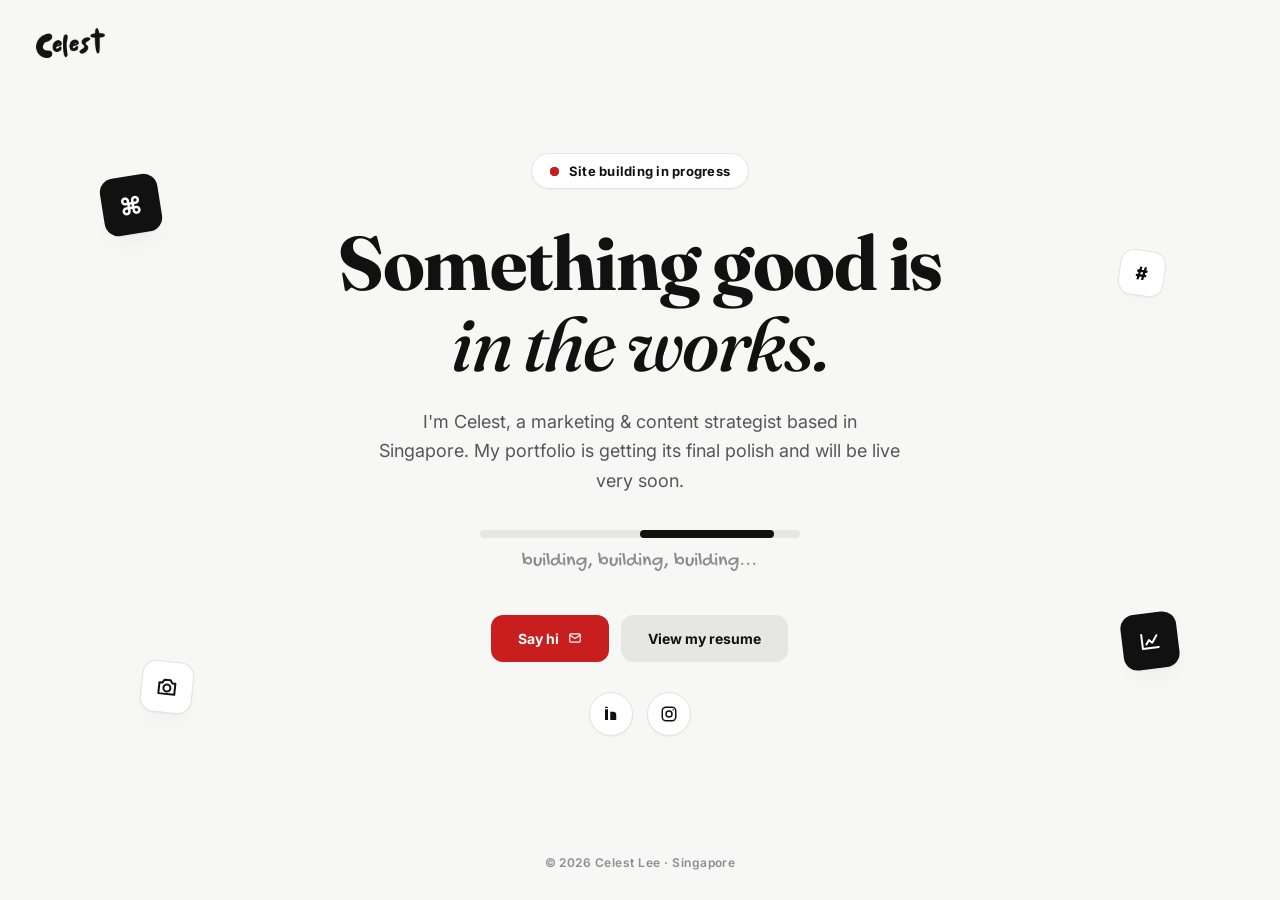
==== commit 0af372e0: "Swap homepage for a "site building in progress" holding page Ahead of sharing the URL on LinkedIn. T" ====
--- a/index.html
+++ b/index.html
@@ -3,1835 +3,177 @@
 <head>
 <meta charset="utf-8">
 <meta name="viewport" content="width=device-width, initial-scale=1.0">
-<title>Celest Lee, Marketing &amp; Content</title>
-<meta name="description" content="Celest Lee, marketing strategist and content creator based in Singapore.">
+<title>Celest Lee | Portfolio coming soon</title>
+<meta name="description" content="Celest Lee, marketing & content strategist based in Singapore. My portfolio is getting its final polish. Back very soon.">
+<link rel="icon" href="assets/celest-logo-web.png">
+
+<meta property="og:type" content="website">
+<meta property="og:url" content="https://itscelestt.com">
+<meta property="og:title" content="Celest Lee | Site building in progress">
+<meta property="og:description" content="Marketing & content strategist based in Singapore. My portfolio is getting its final polish. Back very soon.">
+<meta property="og:image" content="https://itscelestt.com/assets/og-image.png">
+<meta property="og:image:width" content="1200">
+<meta property="og:image:height" content="630">
+<meta name="twitter:card" content="summary_large_image">
+<meta name="twitter:image" content="https://itscelestt.com/assets/og-image.png">
+
 <link rel="preconnect" href="https://fonts.googleapis.com">
 <link rel="preconnect" href="https://fonts.gstatic.com" crossorigin>
-<link href="https://fonts.googleapis.com/css2?family=Inter:wght@400;500;600;700;800&family=DM+Serif+Display:ital@0;1&family=Fraunces:opsz,wght@9..144,500;9..144,600&family=Gochi+Hand&display=swap" rel="stylesheet">
+<link href="https://fonts.googleapis.com/css2?family=Inter:wght@400;500;600;700;800&family=Fraunces:ital,opsz,wght@0,9..144,500;0,9..144,700;1,9..144,500&family=Gochi+Hand&display=swap" rel="stylesheet">
 <style>
   :root {
     --cream: #f7f7f6;
     --paper: #ffffff;
-    --card: #ececea;
     --ink: #111111;
     --muted: #55565c;
     --faint: #8c8d92;
     --line: #e3e3e1;
-    --clay: #1a1a1a;
-    --clay-deep: #000000;
     --sand: #e6e6e3;
-    --sage: #9a9a9a;
-    --shadow-color: #111111;
+    --red: #c81e1e;
+    --red-deep: #9e1717;
     --shadow-soft: 0 1px 2px rgba(17,17,17,.04), 0 16px 32px -18px rgba(17,17,17,.16);
-    --shadow-soft-hover: 0 2px 4px rgba(17,17,17,.05), 0 22px 40px -18px rgba(17,17,17,.22);
   }
   * { box-sizing: border-box; }
-  html { scroll-behavior: smooth; }
+  html, body { margin: 0; min-height: 100%; }
   body {
-    margin: 0; background: var(--paper); color: var(--ink);
-    font-family: "Inter", ui-sans-serif, system-ui, sans-serif;
-    font-size: 16px; line-height: 1.6; -webkit-font-smoothing: antialiased; overflow-x: hidden;
+    font-family: "Inter", system-ui, sans-serif;
+    background: var(--cream);
+    color: var(--ink);
+    -webkit-font-smoothing: antialiased;
+    display: flex;
+    flex-direction: column;
+    min-height: 100vh;
+    overflow-x: hidden;
   }
-  h1, h2, h3, .editorial { font-family: "DM Serif Display", ui-serif, Georgia, serif; font-weight: 400; margin: 0; text-wrap: balance; }
+  a { color: inherit; text-decoration: none; }
   .hand { font-family: "Gochi Hand", cursive; }
-  a { color: inherit; text-decoration: none; }
-  img { max-width: 100%; display: block; }
-  section { padding: 0 40px; }
-  .wrap { max-width: 1040px; margin: 0 auto; }
-  .wrap-wide { max-width: 1450px; }
-  .page { display: none; }
-  .page.active { display: block; }
 
-  .scribble { position: relative; display: inline-block; }
-  .scribble::after {
-    content: ''; position: absolute; bottom: -2px; left: 0; width: 100%; height: 7px;
-    background-image: url("data:image/svg+xml,%3Csvg xmlns='http://www.w3.org/2000/svg' width='100' height='8' viewBox='0 0 100 8'%3E%3Cpath d='M1 5.5C20 2 40 8 60 4.5C80 1 95 6 99 3' stroke='%23a3735c' stroke-width='2' fill='none' stroke-linecap='round'/%3E%3C/svg%3E");
-    background-size: 100% 100%; z-index: -1;
+  .top { padding: 28px 36px; }
+  .top img { height: 30px; display: block; }
+
+  main {
+    flex: 1;
+    display: flex;
+    align-items: center;
+    justify-content: center;
+    padding: 30px 24px 60px;
+    position: relative;
   }
-  @keyframes highlight-float {
-    0%, 100% { transform: translateY(0) rotate(0deg); }
-    50% { transform: translateY(-5px) rotate(-0.8deg); }
+  .stage { max-width: 640px; text-align: center; position: relative; z-index: 2; }
+
+  .status-pill {
+    display: inline-flex; align-items: center; gap: 10px;
+    background: var(--paper); border: 1px solid var(--line); border-radius: 999px;
+    padding: 9px 18px; font-size: 13px; font-weight: 700; letter-spacing: .02em;
+    box-shadow: var(--shadow-soft); margin-bottom: 34px;
   }
-  .highlight { position: relative; display: inline-block; color: var(--clay-deep); font-style: italic; animation: highlight-float 3.6s ease-in-out infinite; }
-  @media (prefers-reduced-motion: reduce) { .highlight { animation: none; } }
-  .highlight::before {
-    content: ''; position: absolute; inset: -.03em -.14em; border: 2px solid var(--clay); border-radius: 6px;
-    background: color-mix(in srgb, var(--clay) 10%, transparent); z-index: -1;
+  .dot { width: 9px; height: 9px; border-radius: 50%; background: var(--red); position: relative; }
+  .dot::after {
+    content: ''; position: absolute; inset: 0; border-radius: 50%; background: var(--red);
+    animation: ping 1.8s cubic-bezier(0,0,.2,1) infinite;
   }
-  .highlight .handle { position: absolute; width: 7px; height: 7px; background: var(--paper); border: 2px solid var(--clay); border-radius: 1px; }
-  .highlight .handle.tl { top: -5px; left: -6px; } .highlight .handle.tr { top: -5px; right: -6px; }
-  .highlight .handle.bl { bottom: -5px; left: -6px; } .highlight .handle.br { bottom: -5px; right: -6px; }
-  .highlight-tag {
-    position: absolute; bottom: -30px; right: -8px; background: var(--ink); color: var(--paper);
-    font-family: "Inter", sans-serif; font-style: normal; font-size: 11.5px; font-weight: 700;
-    padding: 5px 12px; border-radius: 999px 999px 999px 3px; white-space: nowrap;
+  @keyframes ping { 0% { transform: scale(1); opacity: .7; } 80%, 100% { transform: scale(3); opacity: 0; } }
+
+  h1 {
+    font-family: "Fraunces", serif; font-weight: 700;
+    font-size: clamp(36px, 8vw, 76px); line-height: 1.06; letter-spacing: -0.02em;
+    margin: 0 0 22px; text-wrap: balance;
+  }
+  h1 em { display: block; font-style: italic; font-weight: 500; }
+
+  .sub { font-size: clamp(16px, 2.2vw, 18px); line-height: 1.65; color: var(--muted); max-width: 48ch; margin: 0 auto 34px; }
+
+  .progress {
+    width: min(320px, 80%); height: 8px; border-radius: 999px; background: var(--sand);
+    margin: 0 auto 12px; overflow: hidden; position: relative;
+  }
+  .progress::before {
+    content: ''; position: absolute; top: 0; bottom: 0; width: 42%; border-radius: 999px; background: var(--ink);
+    animation: slide 2.2s cubic-bezier(.6,0,.4,1) infinite;
+  }
+  @keyframes slide { 0% { left: -45%; } 100% { left: 103%; } }
+  .progress-note { font-size: 20px; color: var(--faint); margin-bottom: 42px; display: block; }
+
+  .actions { display: flex; flex-wrap: wrap; gap: 12px; justify-content: center; margin-bottom: 30px; }
+  .btn {
+    display: inline-flex; align-items: center; gap: 9px; padding: 14px 26px; border-radius: 12px;
+    font-size: 14px; font-weight: 700; border: 1px solid transparent; cursor: pointer;
+    transition: transform .15s ease, background .15s ease, border-color .15s ease;
+  }
+  .btn:hover { transform: translateY(-2px); }
+  .btn-red { background: var(--red); color: #fff; }
+  .btn-red:hover { background: var(--red-deep); }
+  .btn-sand { background: var(--sand); color: var(--ink); border-color: var(--sand); }
+  .btn-sand:hover { border-color: var(--ink); }
+  .icon { width: 1em; height: 1em; stroke: currentColor; fill: none; stroke-width: 2; stroke-linecap: round; stroke-linejoin: round; }
+
+  .social { display: flex; gap: 14px; justify-content: center; }
+  .social a {
+    width: 44px; height: 44px; border-radius: 50%; border: 1px solid var(--line); background: var(--paper);
+    display: flex; align-items: center; justify-content: center; box-shadow: var(--shadow-soft);
+    transition: transform .15s ease, background .15s ease, color .15s ease;
+  }
+  .social a:hover { transform: translateY(-2px); background: var(--ink); color: var(--paper); }
+  .social svg { width: 18px; height: 18px; }
+
+  .sticker {
+    position: absolute; z-index: 1; display: flex; align-items: center; justify-content: center;
+    border-radius: 14px; box-shadow: var(--shadow-soft); font-weight: 800;
+    animation: float 5s ease-in-out infinite;
+  }
+  .s-cmd { top: 12%; left: 8%; width: 58px; height: 58px; background: var(--ink); color: var(--paper); font-size: 24px; --r: -9deg; transform: rotate(-9deg); }
+  .s-hash { top: 22%; right: 9%; width: 46px; height: 46px; background: var(--paper); border: 1px solid var(--line); font-size: 18px; --r: 8deg; transform: rotate(8deg); animation-delay: -1.5s; }
+  .s-cam { bottom: 16%; left: 11%; width: 52px; height: 52px; background: var(--paper); border: 1px solid var(--line); --r: 6deg; transform: rotate(6deg); animation-delay: -3s; }
+  .s-chart { bottom: 22%; right: 8%; width: 56px; height: 56px; background: var(--ink); color: var(--paper); --r: -7deg; transform: rotate(-7deg); animation-delay: -2s; }
+  .sticker svg { width: 24px; height: 24px; }
+  @keyframes float {
+    0%, 100% { transform: translateY(0) rotate(var(--r, 0deg)); }
+    50% { transform: translateY(-10px) rotate(calc(var(--r, 0deg) + 2deg)); }
   }
 
-  @keyframes floaty {
-    0%, 100% { transform: translate(0,0) rotate(var(--r,0deg)); }
-    50% { transform: translate(0,-9px) rotate(calc(var(--r,0deg) + 2deg)); }
+  footer { text-align: center; padding: 22px 24px 30px; font-size: 12px; color: var(--faint); font-weight: 600; letter-spacing: .04em; }
+
+  @media (max-width: 720px) {
+    .top { padding: 22px 22px; }
+    .s-hash, .s-cam { display: none; }
+    .s-cmd { top: 6px; left: auto; right: 22px; width: 40px; height: 40px; font-size: 18px; }
+    .s-chart { bottom: 14px; right: 22px; width: 42px; height: 42px; }
+    .s-chart svg { width: 20px; height: 20px; }
   }
-  .floaty { animation: floaty 4s ease-in-out infinite; }
-  @media (prefers-reduced-motion: reduce) { .floaty, .marquee-track { animation: none !important; } }
-
-  /* ---------- scroll reveal ---------- */
-  .reveal { opacity: 0; transform: translateY(28px); transition: opacity .7s cubic-bezier(.2,.7,.3,1), transform .7s cubic-bezier(.2,.7,.3,1); }
-  .reveal.visible { opacity: 1; transform: translateY(0); }
-  .reveal-stagger.visible .reveal-child:nth-child(1) { transition-delay: 0s; }
-  .reveal-stagger.visible .reveal-child:nth-child(2) { transition-delay: .08s; }
-  .reveal-stagger.visible .reveal-child:nth-child(3) { transition-delay: .16s; }
-  .reveal-stagger.visible .reveal-child:nth-child(4) { transition-delay: .24s; }
-  @media (prefers-reduced-motion: reduce) { .reveal { opacity: 1; transform: none; transition: none; } }
-
-  /* ---------- custom cursor ---------- */
-  body {
-    cursor: url('data:image/svg+xml;utf8,<svg xmlns="http://www.w3.org/2000/svg" width="30" height="30" viewBox="0 0 30 30"><path d="M6 3 L6 24 L11.5 19 L15 26.5 L18.5 25 L15 17.5 L22 17.5 Z" fill="%23111111" stroke="white" stroke-width="2.5" stroke-linejoin="round"/></svg>') 6 3, auto;
+  @media (prefers-reduced-motion: reduce) {
+    .sticker, .dot::after, .progress::before { animation: none; }
+    .progress::before { left: 0; width: 60%; }
   }
-  a, button, .interest-card, input, textarea, .dock-nav a {
-    cursor: url('data:image/svg+xml;utf8,<svg xmlns="http://www.w3.org/2000/svg" width="30" height="30" viewBox="0 0 30 30"><circle cx="15" cy="15" r="7" fill="none" stroke="%23111111" stroke-width="2.5"/><circle cx="15" cy="15" r="2" fill="%23111111"/></svg>') 15 15, pointer;
-  }
-
-  .pop {
-    border: 1px solid var(--line); box-shadow: var(--shadow-soft); background: var(--paper);
-    transition: transform .18s ease, box-shadow .18s ease;
-  }
-  .pop:hover { transform: translateY(-4px); box-shadow: var(--shadow-soft-hover); }
-
-  .btn {
-    display: inline-flex; align-items: center; gap: 9px; padding: 13px 24px; border-radius: 12px;
-    font-size: 14px; font-weight: 700; letter-spacing: 0; cursor: pointer;
-    transition: transform .15s ease, box-shadow .15s ease, background .15s ease, border-color .15s ease;
-    font-family: inherit; border: 1px solid transparent;
-  }
-  .btn-ink { background: var(--ink); color: var(--paper); }
-  .btn-ink:hover { background: var(--clay-deep); transform: translateY(-2px); }
-  .btn-sand { background: var(--sand); color: var(--ink); border-color: var(--sand); }
-  .btn-sand:hover { border-color: var(--clay); transform: translateY(-2px); }
-  .btn-red { background: #c81e1e; color: var(--paper); }
-  .btn-red:hover { background: #9e1717; transform: translateY(-2px); }
-
-  .icon { width: 1em; height: 1em; stroke: currentColor; fill: none; stroke-width: 2; stroke-linecap: round; stroke-linejoin: round; vertical-align: -0.15em; }
-
-  /* ---------- topbar ---------- */
-  .topbar {
-    display: flex; align-items: center; justify-content: space-between; padding: 22px 40px;
-    position: sticky; top: 0; z-index: 40;
-    background: color-mix(in srgb, var(--paper) 82%, transparent); backdrop-filter: blur(10px);
-  }
-  .topbar-logo-link { display: inline-flex; align-items: center; }
-  .topbar-logo img { height: 26px; width: auto; display: block; }
-  .topbar-actions { display: flex; align-items: center; gap: 10px; }
-  .topbar-actions .btn { padding: 10px 18px; font-size: 13px; }
-
-  /* ---------- floating dock nav ---------- */
-  .dock-nav {
-    position: fixed; left: 50%; bottom: 26px; transform: translateX(-50%); z-index: 60;
-    display: flex; align-items: center; gap: 4px; padding: 8px; border-radius: 999px;
-    background: var(--paper); border: 1px solid var(--line); box-shadow: var(--shadow-soft-hover);
-  }
-  .dock-nav a {
-    width: 46px; height: 46px; border-radius: 999px; display: flex; align-items: center; justify-content: center;
-    color: var(--muted); transition: all .15s ease; position: relative;
-  }
-  .dock-nav a svg { width: 19px; height: 19px; }
-  .dock-nav a:hover { background: var(--card); color: var(--ink); }
-  .dock-nav a.current { background: var(--ink); color: var(--paper); }
-  .dock-nav .dock-sep { width: 1px; height: 22px; background: var(--line); margin: 0 4px; flex: none; }
-  .dock-msg { border-radius: 999px !important; }
-  body { padding-bottom: 96px; }
-
-  @media (max-width: 620px) {
-    .topbar { padding: 18px 20px; }
-    .dock-nav { bottom: 16px; padding: 6px; }
-    .dock-nav a { width: 42px; height: 42px; }
-  }
-
-  /* ---------- hero ---------- */
-  .hero { padding: 40px 40px 150px; max-width: 900px; margin: 0 auto; position: relative; overflow: visible; text-align: center; }
-  .sticker { position: absolute; pointer-events: none; }
-  .sticker-tile {
-    width: 62px; height: 62px; border-radius: 16px; display: flex; align-items: center; justify-content: center;
-    font-family: "Inter", sans-serif; font-weight: 800; font-size: 22px; box-shadow: var(--shadow-soft);
-  }
-  .sticker-cmd { top: -10px; left: 5%; background: var(--ink); color: var(--paper); transform: rotate(-9deg); }
-  .sticker-hash { top: 6px; left: 15%; width: 44px; height: 44px; background: var(--paper); border: 1px solid var(--line); color: var(--clay); font-size: 17px; transform: rotate(7deg); }
-  .sticker-mascot { bottom: 40px; left: 5%; width: 92px; transform: rotate(-6deg); filter: drop-shadow(var(--shadow-soft)); }
-  .sticker-star { color: var(--faint); opacity: .8; }
-  .sticker-star-1 { top: -18px; right: 20%; width: 24px; }
-  .sticker-star-2 { bottom: 28px; left: 22%; width: 18px; }
-  .sticker-camera { bottom: 64px; right: 4%; width: 54px; height: 54px; background: var(--ink); color: var(--paper); transform: rotate(8deg); }
-  .sticker-chart { top: -4px; right: 6%; width: 48px; height: 48px; background: var(--paper); border: 1px solid var(--line); color: var(--sage); transform: rotate(-6deg); }
-  @media (max-width: 760px) { .sticker { display: none; } }
-
-  .hero-tag {
-    display: inline-flex; align-items: center; gap: 7px; font-size: 12px; font-weight: 700;
-    color: var(--muted); border: 1px solid var(--line); background: var(--paper);
-    border-radius: 999px; padding: 8px 18px 8px 14px; margin: 0 0 34px; position: relative;
-  }
-  .hero-tag .spark { color: var(--clay); }
-  .hero h1 {
-    font-family: "Inter", sans-serif; font-weight: 800; letter-spacing: -0.02em;
-    font-size: clamp(36px, 5.6vw, 60px); line-height: 1.14; max-width: 15ch; margin: 0 auto 52px;
-  }
-  .hero-sub { font-size: 18px; color: var(--muted); max-width: 46ch; margin: 0 auto 34px; }
-  .hero-cta { display: flex; gap: 14px; flex-wrap: wrap; justify-content: center; }
-
-  /* ---------- brand band ---------- */
-  .brands { padding: 44px 40px; border-top: 1px solid var(--line); border-bottom: 1px solid var(--line); background: var(--cream); }
-  .brands-label { text-align: center; font-size: 10px; font-weight: 800; letter-spacing: .28em; text-transform: uppercase; color: var(--faint); margin-bottom: 26px; }
-  .brands-row { display: flex; flex-wrap: wrap; justify-content: center; gap: 46px; font-size: 19px; font-weight: 700; color: var(--muted); }
-
-  /* ---------- section headers ---------- */
-  .sec-head { display: flex; justify-content: space-between; align-items: flex-end; gap: 30px; flex-wrap: wrap; margin-bottom: 56px; }
-  .sec-head.center { justify-content: center; text-align: center; flex-direction: column; align-items: center; }
-  .sec-eyebrow { color: var(--clay); font-size: 22px; margin-bottom: 6px; }
-  .sec-title { font-size: clamp(32px, 4.4vw, 48px); }
-  .sec-note { color: var(--muted); font-size: 16px; max-width: 34ch; }
-
-  /* ---------- work ---------- */
-  .work { padding-top: 100px; padding-bottom: 100px; }
-  .case-grid { display: grid; grid-template-columns: repeat(2, 1fr); gap: 24px; }
-  .case-grid.four { grid-template-columns: repeat(2, 1fr); }
-  .case-feature { grid-column: 1 / -1; border-radius: 28px; padding: 40px; }
-  .case-feature-grid { display: grid; grid-template-columns: 1fr 1fr; gap: 44px; align-items: center; }
-  .case-tag { display: inline-block; padding: 5px 14px; background: var(--ink); color: var(--paper); border-radius: 999px; font-size: 10px; font-weight: 800; text-transform: uppercase; letter-spacing: .08em; margin-bottom: 20px; }
-  .case-feature h3 { font-size: clamp(26px, 3.2vw, 36px); margin-bottom: 20px; line-height: 1.15; font-family: "Fraunces", serif; font-weight: 600; }
-  .case-feature p { color: var(--muted); font-size: 16px; line-height: 1.65; margin-bottom: 26px; }
-  .stat-row { display: grid; grid-template-columns: repeat(3,1fr); gap: 12px; margin-bottom: 28px; }
-  .stat { border: 1px solid var(--line); border-radius: 14px; padding: 14px; background: var(--card); }
-  .stat-label { font-size: 9px; font-weight: 800; text-transform: uppercase; letter-spacing: .08em; color: var(--faint); margin-bottom: 4px; }
-  .stat-value { font-size: 14px; font-weight: 700; }
-  .case-media {
-    aspect-ratio: 4/3; border-radius: 18px; border: 1px solid var(--line); overflow: hidden;
-    display: flex; align-items: center; justify-content: center; text-align: center;
-  }
-  .case-media img { width: 100%; height: 100%; object-fit: cover; }
-  .case-media.tinted { padding: 20px; background: linear-gradient(135deg, #2a2a2a, #050505); }
-  .case-media.tinted span { color: rgba(255,255,255,.92); font-family: "DM Serif Display", serif; font-style: italic; font-size: 26px; }
-  .case-card { border-radius: 24px; padding: 28px; }
-  .case-media-sm { aspect-ratio: 16/10; border-radius: 15px; border: 1px solid var(--line); overflow: hidden; margin-bottom: 24px; display: flex; align-items: center; justify-content: center; text-align: center; }
-  .case-media-sm img { width: 100%; height: 100%; object-fit: cover; }
-  .case-media-sm.tinted { padding: 16px; }
-  .case-media-sm.tinted span { color: rgba(255,255,255,.92); font-family: "DM Serif Display", serif; font-style: italic; font-size: 21px; }
-  .m-sage { background: linear-gradient(135deg, #6b6c6e, #3a3a3c); }
-  .m-sand { background: linear-gradient(135deg, #2a2a2a, #050505); }
-  .case-card .case-tag { background: none; color: var(--clay); border: none; padding: 0; margin-bottom: 12px; }
-  .case-card h3 { font-size: 24px; margin-bottom: 14px; font-family: "Fraunces", serif; font-weight: 600; }
-  .case-card p { color: var(--muted); font-size: 15px; line-height: 1.6; margin-bottom: 18px; }
-  .case-status { font-size: 11px; font-weight: 800; text-transform: uppercase; letter-spacing: .06em; color: var(--faint); border-bottom: 2px solid var(--sand); padding-bottom: 3px; }
-  .case-card-link { display: block; }
-  @media (max-width: 860px) { .case-grid, .case-grid.four, .case-feature-grid { grid-template-columns: 1fr; } .case-media { order: -1; } }
-
-  /* ---------- case detail page ---------- */
-  .case-detail { padding-top: 56px; padding-bottom: 60px; }
-  .back-link { display: inline-flex; align-items: center; gap: 8px; font-size: 12px; font-weight: 800; text-transform: uppercase; letter-spacing: .08em; color: var(--muted); margin-bottom: 36px; }
-  .back-link:hover { color: var(--clay); }
-  .case-detail-hero { aspect-ratio: 21/9; border-radius: 24px; border: 1px solid var(--line); overflow: hidden; margin-bottom: 40px; box-shadow: var(--shadow-soft); }
-  .case-detail-hero img { width: 100%; height: 100%; object-fit: cover; }
-  .case-detail-hero.tinted { display: flex; align-items: center; justify-content: center; }
-  .case-detail-hero.tinted span { color: rgba(255,255,255,.92); font-family: "DM Serif Display", serif; font-style: italic; font-size: 34px; }
-  .case-detail h1 { font-family: "Fraunces", serif; font-weight: 600; font-size: clamp(30px, 4.6vw, 46px); margin-bottom: 0; max-width: 20ch; }
-  .case-meta-row { display: flex; align-items: center; gap: 14px; flex-wrap: wrap; margin-bottom: 18px; }
-  .case-status-pill {
-    display: inline-flex; align-items: center; gap: 6px; font-size: 10.5px; font-weight: 800; text-transform: uppercase;
-    letter-spacing: .06em; color: var(--faint); border: 1px solid var(--line); border-radius: 999px; padding: 5px 12px 5px 10px;
-  }
-  .case-status-pill .dot { width: 6px; height: 6px; border-radius: 50%; background: var(--faint); flex: none; }
-  .case-status-pill.live .dot { background: #4caf6a; }
-  .case-detail-layout { display: grid; grid-template-columns: 1fr 260px; gap: 64px; align-items: start; margin-top: 36px; }
-  .case-detail-body { max-width: 68ch; color: var(--muted); font-size: 17px; line-height: 1.7; }
-  .case-detail-body p { margin: 0 0 18px; }
-  .case-detail-body ul { margin: 0 0 18px; padding-left: 22px; }
-  .case-detail-body li { margin-bottom: 10px; }
-  .case-section-title { font-family: "Fraunces", serif; font-weight: 600; color: var(--ink); font-size: clamp(19px, 2.2vw, 23px); margin: 42px 0 14px; }
-  .case-section-title:first-child { margin-top: 0; }
-  .case-proof-box { background: var(--card); border-radius: 20px; padding: 28px 28px 6px; margin: 8px 0 32px; }
-  .case-proof-box .case-section-title { margin-top: 0; }
-  .case-proof-box .stat { background: var(--paper); }
-  .chart-block { margin: 22px 0 30px; }
-  .chart-title { font-size: 11px; font-weight: 800; text-transform: uppercase; letter-spacing: .07em; color: var(--faint); margin-bottom: 16px; }
-  .chart-bars { display: flex; flex-direction: column; gap: 13px; }
-  .chart-bar-row { display: grid; grid-template-columns: 84px 1fr 48px; align-items: center; gap: 12px; }
-  .chart-bar-label { font-size: 13px; font-weight: 700; color: var(--ink); }
-  .chart-bar-track { height: 10px; border-radius: 999px; background: var(--card); overflow: hidden; }
-  .chart-bar-fill { height: 100%; width: 0%; border-radius: 999px; background: var(--clay); transition: width 1s cubic-bezier(.2,.7,.3,1); }
-  .chart-bar-fill.alt { background: var(--sage); }
-  .chart-bar-value { font-size: 12.5px; font-weight: 700; color: var(--muted); text-align: right; font-variant-numeric: tabular-nums; }
-  .case-sidebar { display: flex; flex-direction: column; gap: 26px; position: sticky; top: 100px; }
-  .case-sidebar-block { border-top: 1px solid var(--line); padding-top: 16px; }
-  .case-sidebar-label { font-size: 10px; font-weight: 800; text-transform: uppercase; letter-spacing: .08em; color: var(--faint); margin-bottom: 12px; }
-  .case-sidebar-value { font-size: 14.5px; font-weight: 700; }
-  .case-role-tags { display: flex; flex-wrap: wrap; gap: 8px; }
-  .case-role-tag { border: 1px solid var(--line); border-radius: 999px; padding: 6px 13px; font-size: 12px; font-weight: 700; }
-  .case-next {
-    border-top: 1px solid var(--line); margin-top: 70px; padding-top: 34px; display: flex; align-items: center;
-    justify-content: space-between; gap: 20px; flex-wrap: wrap;
-  }
-  .case-next-label { font-size: 11px; font-weight: 800; text-transform: uppercase; letter-spacing: .08em; color: var(--faint); margin-bottom: 8px; }
-  .case-next-title { font-family: "Fraunces", serif; font-weight: 600; font-size: clamp(22px, 3vw, 30px); }
-  .case-next-link { display: flex; align-items: center; gap: 18px; }
-  .case-next-arrow {
-    width: 48px; height: 48px; border-radius: 50%; border: 1px solid var(--line); display: flex; align-items: center;
-    justify-content: center; flex: none; transition: all .15s ease;
-  }
-  .case-next-link:hover .case-next-arrow { background: var(--ink); color: var(--paper); border-color: var(--ink); }
-  @media (max-width: 820px) { .case-detail-layout { grid-template-columns: 1fr; gap: 34px; } .case-sidebar { position: static; flex-direction: row; flex-wrap: wrap; } .case-sidebar-block { flex: 1 1 200px; } }
-  .case-gallery-label { font-size: 10px; font-weight: 800; text-transform: uppercase; letter-spacing: .08em; color: var(--faint); margin: 56px 0 20px; }
-  .case-gallery { display: grid; grid-template-columns: repeat(3, 1fr); gap: 16px; }
-  .case-gallery-item { aspect-ratio: 1; border-radius: 16px; overflow: hidden; border: 1px solid var(--line); }
-  .case-gallery-item img { width: 100%; height: 100%; object-fit: cover; transition: transform .4s ease; }
-  .case-gallery-item:hover img { transform: scale(1.04); }
-  @media (max-width: 620px) { .case-gallery { grid-template-columns: repeat(2, 1fr); } }
-
-  /* ---------- editorial case-study template v2 ---------- */
-  .case-meta-strip { display: grid; grid-template-columns: 1.3fr 1fr 1fr; gap: 40px; padding: 30px 0; border-top: 1px solid var(--line); border-bottom: 1px solid var(--line); margin: 44px 0 60px; }
-  .case-meta-strip .case-vision-label { font-size: 10px; font-weight: 800; text-transform: uppercase; letter-spacing: .08em; color: var(--faint); margin-bottom: 10px; }
-  .case-vision-text { font-size: 15px; color: var(--ink); line-height: 1.5; font-weight: 500; }
-  .case-h1-v2 { font-family: "Fraunces", serif; font-weight: 500; font-size: clamp(44px, 6.6vw, 78px); line-height: 1.04; margin: 0; }
-  .case-h1-v2 em { font-style: italic; color: var(--clay); font-weight: 400; display: block; }
-  .case-pullquote { font-family: "Fraunces", serif; font-style: italic; font-weight: 500; font-size: clamp(21px, 2.4vw, 27px); line-height: 1.4; color: var(--ink); margin: 0 0 22px; max-width: 32ch; }
-
-  .case-band { border-radius: 36px; padding: 60px 50px; margin: 50px 0; }
-  .case-band.dark { background: var(--ink); color: var(--cream); }
-  .case-band.light { background: var(--cream); }
-  .case-band-eyebrow { font-size: 10.5px; font-weight: 800; text-transform: uppercase; letter-spacing: .1em; color: var(--faint); margin-bottom: 16px; }
-  .case-band.dark .case-band-eyebrow { color: color-mix(in srgb, var(--cream) 55%, transparent); }
-  .case-band-title { font-family: "Fraunces", serif; font-weight: 500; font-size: clamp(30px, 4vw, 44px); margin-bottom: 18px; max-width: 15ch; line-height: 1.1; }
-  .case-band-body { font-size: 15.5px; line-height: 1.65; color: var(--muted); max-width: 46ch; }
-  .case-band.dark .case-band-body { color: color-mix(in srgb, var(--cream) 68%, transparent); }
-  .case-band-grid { display: grid; grid-template-columns: 1fr 1fr; gap: 46px; align-items: center; }
-  @media (max-width: 820px) { .case-band { padding: 44px 28px; } .case-band-grid { grid-template-columns: 1fr; } }
-
-  .case-challenge-list { display: flex; flex-direction: column; gap: 12px; }
-  .case-challenge-item { display: flex; align-items: center; gap: 16px; background: rgba(255,255,255,.06); border-radius: 16px; padding: 16px 20px; }
-  .case-band.light .case-challenge-item { background: var(--paper); border: 1px solid var(--line); }
-  .case-challenge-num {
-    width: 30px; height: 30px; border-radius: 50%; background: rgba(255,255,255,.12); display: flex; align-items: center;
-    justify-content: center; font-family: "Fraunces", serif; font-style: italic; font-size: 14px; flex: none;
-  }
-  .case-band.light .case-challenge-num { background: var(--card); color: var(--ink); }
-  .case-challenge-text { font-size: 14px; font-weight: 600; }
-
-  .case-impact-numbers { display: flex; gap: 44px; flex-wrap: wrap; margin: 22px 0 34px; }
-  .case-impact-value { font-family: "Fraunces", serif; font-weight: 600; font-size: clamp(34px, 4.6vw, 50px); line-height: 1; color: var(--ink); }
-  .case-impact-label { font-size: 10.5px; font-weight: 800; text-transform: uppercase; letter-spacing: .07em; color: var(--faint); margin-top: 8px; }
-
-  .case-pillars-grid { display: grid; grid-template-columns: repeat(3, 1fr); gap: 26px; margin-top: 8px; }
-  .case-pillar { border-top: 2px solid var(--ink); padding-top: 16px; }
-  .case-pillar-title { font-family: "Fraunces", serif; font-size: 19px; margin-bottom: 8px; font-weight: 500; }
-  .case-pillar-desc { font-size: 14px; color: var(--muted); line-height: 1.6; margin: 0; }
-  @media (max-width: 760px) { .case-pillars-grid { grid-template-columns: 1fr; } }
-
-  .case-closing { text-align: center; padding: 70px 20px; border-top: 1px solid var(--line); margin-top: 20px; }
-  .case-closing-title { font-family: "Fraunces", serif; font-style: italic; font-weight: 500; font-size: clamp(30px, 4.6vw, 46px); margin-bottom: 30px; }
-  .case-closing .btn { display: inline-flex; }
-
-  /* ---------- content band ---------- */
-  .content-band { background: var(--ink); color: var(--cream); border-radius: 48px 48px 0 0; margin-top: -40px; position: relative; z-index: 2; padding-top: 100px; padding-bottom: 100px; }
-  .content-band .sec-eyebrow { color: var(--sand); }
-  .content-head { text-align: center; max-width: 640px; margin: 0 auto 64px; }
-  .content-head h2 { font-size: clamp(34px, 5vw, 52px); font-family: "Fraunces", serif; font-weight: 600; margin-bottom: 22px; }
-  .content-head p { color: color-mix(in srgb, var(--cream) 62%, transparent); font-size: 18px; }
-  .reel-grid { display: flex; flex-wrap: nowrap; justify-content: center; gap: 14px; max-width: 1200px; margin: 0 auto; overflow-x: auto; padding: 4px; }
-  .reel-card {
-    width: 346px; flex: 0 0 346px; background: #e7e7e4; border-radius: 18px; overflow: hidden;
-    box-shadow: 0 2px 4px rgba(0,0,0,.3), 0 24px 44px -20px rgba(0,0,0,.6);
-    zoom: 0.76;
-  }
-  .reel-chrome {
-    display: flex; align-items: center; gap: 6px; padding: 11px 13px; background: #ffffff; border-bottom: 1px solid #ececea;
-  }
-  .reel-chrome .dot { width: 8px; height: 8px; border-radius: 50%; background: #ececea; }
-  .reel-chrome span {
-    margin-left: auto; font-size: 9.5px; font-weight: 800; text-transform: uppercase; letter-spacing: .08em; color: #8c8d92;
-  }
-  @media (max-width: 860px) { .reel-grid { flex-wrap: wrap; overflow-x: visible; } .reel-card { width: 100%; max-width: 356px; flex: 0 1 356px; } }
-  .reel-embed { width: 100%; min-height: 470px; background: #ffffff; padding: 10px; }
-  .reel-embed iframe, .reel-embed .instagram-media { border-radius: 10px !important; margin: 0 auto !important; border: none !important; overflow: hidden; }
-  .content-cta { text-align: center; margin-top: 60px; }
-
-  /* ---------- timeline ---------- */
-  .about-page { padding-top: 90px; padding-bottom: 100px; }
-  .about-block + .about-block { margin-top: 100px; }
-  .timeline { max-width: 860px; margin: 0 auto; position: relative; }
-  .timeline::before { content: ''; position: absolute; left: 50%; top: 0; bottom: 0; width: 1px; background: var(--line); transform: translateX(-50%); }
-  .t-row { display: grid; grid-template-columns: 1fr 1fr; gap: 50px; position: relative; padding-bottom: 56px; }
-  .t-row:last-child { padding-bottom: 0; }
-  .t-dot { position: absolute; left: 50%; top: 4px; width: 13px; height: 13px; border-radius: 50%; background: var(--ink); border: 3px solid var(--paper); transform: translateX(-50%); }
-  .t-label { text-align: right; padding-top: 4px; }
-  .t-row:nth-child(even) .t-label { order: 2; text-align: left; }
-  .t-row:nth-child(even) .t-card { order: 1; }
-  .t-date { font-size: 11px; font-weight: 800; text-transform: uppercase; letter-spacing: .1em; color: var(--clay); margin-bottom: 6px; }
-  .t-label h3 { font-size: 22px; font-family: "Fraunces", serif; font-weight: 600; }
-  .t-card { border-radius: 18px; padding: 24px; }
-  .t-card h4 { font-family: "Inter", sans-serif; font-size: 16px; font-weight: 700; margin-bottom: 10px; }
-  .t-card p { color: var(--muted); font-size: 14.5px; line-height: 1.6; margin: 0; }
-  @media (max-width: 760px) {
-    .timeline::before { left: 7px; }
-    .t-row, .t-row:nth-child(even) { grid-template-columns: 1fr; gap: 12px; padding-left: 28px; }
-    .t-row:nth-child(even) .t-label, .t-row:nth-child(even) .t-card { order: initial; text-align: left; }
-    .t-label { text-align: left; }
-    .t-dot { left: 7px; top: 4px; }
-  }
-
-  /* ---------- education ---------- */
-  .edu-grid { max-width: 780px; margin: 0 auto; display: flex; flex-direction: column; gap: 16px; }
-  .edu-card { border-radius: 18px; padding: 22px 26px; display: flex; gap: 20px; align-items: flex-start; }
-  .edu-badge { width: 44px; height: 44px; border-radius: 12px; background: var(--sand); flex: none; display: flex; align-items: center; justify-content: center; }
-  .edu-school { font-size: 16.5px; font-weight: 700; margin-bottom: 3px; }
-  .edu-course { color: var(--clay); font-size: 13px; font-weight: 700; margin-bottom: 6px; }
-  .edu-meta { font-size: 12.5px; color: var(--faint); font-weight: 600; text-transform: uppercase; letter-spacing: .04em; }
-
-  /* ---------- skills ---------- */
-  .skills-wrap { max-width: 780px; margin: 0 auto; display: flex; flex-direction: column; gap: 26px; }
-  .skill-cat { display: flex; align-items: center; gap: 9px; font-size: 13px; font-weight: 800; text-transform: uppercase; letter-spacing: .05em; margin-bottom: 12px; }
-  .skill-dot { width: 10px; height: 10px; border-radius: 50%; }
-  .skill-tags { display: flex; flex-wrap: wrap; gap: 9px; }
-  .skill-tag { border: 1px solid var(--line); border-radius: 999px; padding: 8px 16px; font-size: 13px; font-weight: 700; background: var(--paper); }
-
-  /* ---------- interests ---------- */
-  .interests-grid { display: grid; grid-template-columns: repeat(3, 1fr); gap: 22px; max-width: 780px; margin: 0 auto; }
-  .interest-card { perspective: 1200px; aspect-ratio: 1; cursor: pointer; }
-  .interest-inner { position: relative; width: 100%; height: 100%; transition: transform .5s cubic-bezier(.2,.8,.3,1); transform-style: preserve-3d; }
-  .interest-card.flipped .interest-inner { transform: rotateY(180deg); }
-  .interest-face { position: absolute; inset: 0; backface-visibility: hidden; border-radius: 22px; border: 1px solid var(--line); display: flex; flex-direction: column; align-items: center; justify-content: center; gap: 12px; padding: 18px; text-align: center; box-shadow: var(--shadow-soft); }
-  .interest-front { background: var(--paper); }
-  .interest-front .emoji { font-size: 40px; }
-  .interest-front span { font-weight: 800; font-size: 14px; text-transform: uppercase; letter-spacing: .05em; }
-  .interest-back { background: var(--ink); color: var(--paper); border-color: var(--ink); transform: rotateY(180deg); font-family: "DM Serif Display", serif; font-style: italic; font-size: 16px; line-height: 1.4; }
-  .interests-hint { text-align: center; font-size: 12px; color: var(--faint); margin-top: 24px; font-weight: 600; text-transform: uppercase; letter-spacing: .06em; }
-  .about-photo-wrap { display: flex; justify-content: center; margin: 6px 0 56px; }
-  .about-photo { width: 136px; height: 136px; border-radius: 50%; overflow: hidden; border: 1px solid var(--line); box-shadow: var(--shadow-soft); }
-  .about-photo img { width: 100%; height: 100%; object-fit: cover; }
-  @media (max-width: 620px) { .interests-grid { grid-template-columns: 1fr; max-width: 300px; } }
-
-  /* ---------- testimonials marquee ---------- */
-  .quotes { padding-top: 90px; padding-bottom: 90px; background: var(--cream); border-top: 1px solid var(--line); border-bottom: 1px solid var(--line); }
-  .marquee { overflow-x: hidden; overflow-y: visible; padding-top: 24px; }
-  .marquee-track { display: flex; gap: 24px; width: max-content; animation: marquee-scroll 34s linear infinite; }
-  .marquee:hover .marquee-track { animation-play-state: paused; }
-  @keyframes marquee-scroll { from { transform: translateX(0); } to { transform: translateX(-50%); } }
-  .quote-card { border-radius: 24px; padding: 32px; position: relative; width: 370px; flex: none; }
-  .quote-badge {
-    position: absolute; top: -18px; left: -10px; width: 44px; height: 44px; border-radius: 50%;
-    background: var(--ink); border: 1px solid var(--line); color: var(--paper); display: flex; align-items: center; justify-content: center;
-    transform: rotate(-8deg); box-shadow: var(--shadow-soft);
-  }
-  .quote-card p { font-family: "DM Serif Display", serif; font-style: italic; font-size: 16.5px; line-height: 1.5; margin: 8px 0 24px; }
-  .quote-who { display: flex; align-items: center; gap: 14px; }
-  .quote-avatar { width: 44px; height: 44px; border-radius: 12px; display: flex; align-items: center; justify-content: center; font-weight: 800; font-size: 13px; background: var(--sand); flex: none; overflow: hidden; position: relative; }
-  .quote-avatar img { width: 100%; height: 100%; object-fit: cover; display: block; }
-  .quote-avatar span { width: 100%; height: 100%; align-items: center; justify-content: center; }
-  .quote-name { font-weight: 700; font-size: 14.5px; }
-  .quote-role { font-size: 10.5px; font-weight: 700; text-transform: uppercase; letter-spacing: .06em; color: var(--faint); }
-
-  /* ---------- contact ---------- */
-  .contact { padding-top: 100px; padding-bottom: 100px; }
-  .contact-panel {
-    background: var(--ink); color: var(--paper); border-radius: 40px;
-    padding: 60px 48px; position: relative; overflow: hidden; box-shadow: var(--shadow-soft);
-  }
-  .contact-blob { position: absolute; top: -60px; right: -60px; width: 260px; height: 260px; border-radius: 50%; background: color-mix(in srgb, var(--paper) 14%, transparent); }
-  .contact-grid { display: grid; grid-template-columns: 1.1fr 1fr; gap: 56px; align-items: center; position: relative; }
-  .contact-hand { color: var(--sand); font-size: 24px; margin-bottom: 12px; display: block; }
-  .contact-grid h2 { font-family: "Fraunces", serif; font-weight: 600; font-size: clamp(32px, 4.4vw, 50px); line-height: 1.05; margin-bottom: 22px; }
-  .contact-grid > div:first-child > p { font-size: 18px; color: color-mix(in srgb, var(--paper) 90%, transparent); margin-bottom: 30px; max-width: 40ch; }
-  .contact-link { display: flex; align-items: center; gap: 14px; font-weight: 700; font-size: 17px; margin-bottom: 18px; }
-  .contact-link .ic-box { width: 40px; height: 40px; border-radius: 11px; background: color-mix(in srgb, var(--paper) 16%, transparent); display: flex; align-items: center; justify-content: center; flex: none; }
-  .contact-link:hover .ic-box { background: var(--sand); color: var(--ink); }
-  .social-row { display: flex; gap: 16px; margin-top: 22px; }
-  .social-row a { width: 42px; height: 42px; border-radius: 12px; border: 1px solid color-mix(in srgb, var(--paper) 40%, transparent); display: flex; align-items: center; justify-content: center; font-size: 18px; transition: transform .15s ease, background .15s ease; }
-  .social-row a:hover { transform: translateY(-3px); background: color-mix(in srgb, var(--paper) 14%, transparent); }
-  .contact-card { background: var(--paper); color: var(--ink); border-radius: 24px; padding: 32px; box-shadow: var(--shadow-soft); }
-  .field { margin-bottom: 18px; }
-  .field label { display: block; font-size: 10px; font-weight: 800; text-transform: uppercase; letter-spacing: .1em; margin-bottom: 7px; color: var(--muted); }
-  .field input, .field textarea {
-    width: 100%; border: 1px solid var(--line); border-radius: 11px; padding: 12px 14px; font-family: inherit; font-size: 14.5px;
-    background: var(--cream); color: var(--ink); outline: none; resize: none;
-  }
-  .field input:focus, .field textarea:focus { background: var(--card); border-color: var(--ink); }
-  .field-row { display: grid; grid-template-columns: 1fr 1fr; gap: 14px; }
-  .contact-card .btn { width: 100%; justify-content: center; }
-  .contact-card .btn:disabled { opacity: .7; cursor: default; }
-  .form-status { margin: 12px 0 0; font-size: 13px; font-weight: 600; min-height: 18px; text-align: center; }
-  .form-status.success { color: #2e7d46; }
-  .form-status.error { color: #c0392b; }
-  @media (max-width: 860px) { .contact-grid { grid-template-columns: 1fr; } .contact-panel { padding: 40px 26px; } }
-  @media (max-width: 500px) { .field-row { grid-template-columns: 1fr; } }
-
-  /* ---------- footer ---------- */
-  .site-footer { padding: 60px 40px 40px; background: var(--cream); }
-  .footer-card-wrap { max-width: 1120px; margin: 0 auto; position: relative; }
-  .footer-tape {
-    position: absolute; width: 70px; height: 26px; background: var(--ink); border-radius: 4px;
-    box-shadow: 0 6px 14px -4px rgba(0,0,0,.3); z-index: 2;
-  }
-  .footer-tape.tl { top: -12px; left: 36px; transform: rotate(-32deg); }
-  .footer-tape.tr { top: -12px; right: 36px; transform: rotate(32deg); }
-  .footer-card {
-    background: var(--paper); border-radius: 32px; padding: 50px 44px 36px; box-shadow: var(--shadow-soft);
-    position: relative; z-index: 1;
-  }
-  .footer-grid { display: grid; grid-template-columns: 1.3fr .8fr .8fr .9fr; gap: 40px; }
-  .footer-mark { font-family: "DM Serif Display", serif; font-size: 24px; margin-bottom: 10px; }
-  .footer-mark .dot { color: var(--clay); }
-  .footer-tag { color: var(--muted); font-size: 13.5px; line-height: 1.5; max-width: 26ch; margin-bottom: 0; }
-  .footer-col-title { display: flex; align-items: center; gap: 8px; font-size: 11px; font-weight: 800; text-transform: uppercase; letter-spacing: .08em; color: var(--faint); margin-bottom: 16px; }
-  .footer-soon { font-size: 9px; font-weight: 800; text-transform: uppercase; letter-spacing: .04em; color: var(--faint); background: var(--card); border-radius: 999px; padding: 2px 8px; }
-  .footer-col { display: flex; flex-direction: column; gap: 2px; }
-  .footer-col a { display: flex; align-items: center; gap: 8px; font-size: 14px; color: var(--muted); padding: 5px 0; }
-  .footer-col a:hover { color: var(--ink); }
-  .footer-bottom {
-    max-width: 1120px; margin: 20px auto 0; padding: 0 4px;
-    display: flex; justify-content: space-between; align-items: center; flex-wrap: wrap; gap: 14px;
-  }
-  .footer-legal-row { display: flex; align-items: center; gap: 22px; flex-wrap: wrap; }
-  .footer-legal { font-size: 13px; color: var(--faint); }
-  .footer-legal-row a { font-size: 13px; color: var(--faint); }
-  .footer-legal-row a:hover { color: var(--ink); }
-  .footer-social { display: flex; gap: 14px; }
-  .footer-social a { color: var(--ink); display: flex; align-items: center; justify-content: center; }
-  .footer-social a svg { width: 18px; height: 18px; }
-  @media (max-width: 760px) { .footer-grid { grid-template-columns: 1fr 1fr; row-gap: 30px; } .footer-card { padding: 40px 26px 30px; } }
 </style>
 </head>
 <body>
 
-<div class="topbar">
-  <a href="#home" class="topbar-logo-link">
-    <img src="assets/celest-logo-web.png" alt="Celest" class="topbar-logo" style="height:26px;">
-  </a>
-  <div class="topbar-actions">
-    <a href="assets/Celest-Lee-Resume.pdf" target="_blank" rel="noopener" class="btn btn-sand">Resume</a>
-    <a href="#contact" class="btn btn-red">Let's talk!</a>
-  </div>
+<div class="top">
+  <img src="assets/celest-logo-web.png" alt="Celest">
 </div>
 
-<nav class="dock-nav" id="navLinks">
-  <a href="#home" data-nav="home" aria-label="Home"><svg class="icon" viewBox="0 0 24 24"><path d="m3 11 9-8 9 8"/><path d="M5 10v10h14V10"/></svg></a>
-  <a href="#work" data-nav="work" aria-label="Work"><svg class="icon" viewBox="0 0 24 24"><rect x="3" y="7" width="18" height="13" rx="2"/><path d="M8 7V5a2 2 0 0 1 2-2h4a2 2 0 0 1 2 2v2"/></svg></a>
-  <a href="#about" data-nav="about" aria-label="About"><svg class="icon" viewBox="0 0 24 24"><circle cx="12" cy="8" r="4"/><path d="M4 21c0-4.4 3.6-8 8-8s8 3.6 8 8"/></svg></a>
-  <span class="dock-sep"></span>
-  <a href="#contact" data-nav="contact" class="dock-msg" style="background:var(--ink); color:var(--paper);" aria-label="Contact"><svg class="icon" viewBox="0 0 24 24"><rect x="3" y="5" width="18" height="14" rx="2"/><path d="m3 7 9 6 9-6"/></svg></a>
-</nav>
+<main>
+  <div class="sticker s-cmd">⌘</div>
+  <div class="sticker s-hash">#</div>
+  <div class="sticker s-cam"><svg class="icon" viewBox="0 0 24 24"><path d="M4 8h3l2-3h6l2 3h3v11H4Z"/><circle cx="12" cy="13" r="3.5"/></svg></div>
+  <div class="sticker s-chart"><svg class="icon" viewBox="0 0 24 24"><path d="M4 19V5M4 19h16"/><path d="M8 15l3-4 3 3 5-7"/></svg></div>
 
-<!-- ================= HOME ================= -->
-<main class="page" data-page="home">
-  <section class="hero">
-    <div class="sticker sticker-tile sticker-cmd">⌘</div>
-    <div class="sticker sticker-tile sticker-hash">#</div>
-    <img class="sticker sticker-mascot" src="assets/thh-logo-web.jpg" alt="" style="border-radius:18px;">
-    <svg class="sticker sticker-star sticker-star-1" viewBox="0 0 24 24" fill="none" stroke="currentColor" stroke-width="1.5"><path d="M12 2 L14 9 L21 9 L15.5 13.5 L17.5 21 L12 16.5 L6.5 21 L8.5 13.5 L3 9 L10 9 Z" stroke-linejoin="round"/></svg>
-    <svg class="sticker sticker-star sticker-star-2" viewBox="0 0 24 24" fill="none" stroke="currentColor" stroke-width="1.5"><path d="M12 2 L14 9 L21 9 L15.5 13.5 L17.5 21 L12 16.5 L6.5 21 L8.5 13.5 L3 9 L10 9 Z" stroke-linejoin="round"/></svg>
-    <div class="sticker sticker-tile sticker-camera"><svg class="icon" viewBox="0 0 24 24" style="width:24px;height:24px;"><path d="M4 8h3l2-3h6l2 3h3v11H4Z"/><circle cx="12" cy="13" r="3.5"/></svg></div>
-    <div class="sticker sticker-tile sticker-chart"><svg class="icon" viewBox="0 0 24 24" style="width:22px;height:22px;"><path d="M4 19V5M4 19h16"/><path d="M8 15l3-4 3 3 5-7"/></svg></div>
+  <div class="stage">
+    <div class="status-pill"><span class="dot"></span>Site building in progress</div>
+    <h1>Something good is<em>in the works.</em></h1>
+    <p class="sub">I'm Celest, a marketing &amp; content strategist based in Singapore. My portfolio is getting its final polish and will be live very soon.</p>
 
-    <span class="hero-tag"><svg class="icon spark" viewBox="0 0 24 24" fill="currentColor" stroke="none" style="width:13px;height:13px;"><path d="M12 2 L14 10 L22 12 L14 14 L12 22 L10 14 L2 12 L10 10 Z"/></svg>Marketing &amp; Content Portfolio<svg class="icon spark" viewBox="0 0 24 24" fill="currentColor" stroke="none" style="width:10px;height:10px;"><path d="M12 2 L14 10 L22 12 L14 14 L12 22 L10 14 L2 12 L10 10 Z"/></svg></span>
-    <h1>Marketing with a side of <span class="highlight">storytelling<span class="handle tl"></span><span class="handle tr"></span><span class="handle bl"></span><span class="handle br"></span><span class="highlight-tag">Celest</span></span>.</h1>
-    <p class="hero-sub">I help brands find their voice through data-driven strategy and authentic content. No boring corporate talk, just growth that feels real.</p>
-    <div class="hero-cta">
-      <a href="#work" class="btn btn-ink">See my work
-        <svg class="icon" viewBox="0 0 24 24"><path d="M5 12h14M13 6l6 6-6 6"/></svg>
+    <div class="progress" role="img" aria-label="Site loading"></div>
+    <span class="hand progress-note">building, building, building...</span>
+
+    <div class="actions">
+      <a href="mailto:celestleesl@gmail.com" class="btn btn-red">Say hi
+        <svg class="icon" viewBox="0 0 24 24"><rect x="3" y="5" width="18" height="14" rx="2"/><path d="m3 7 9 6 9-6"/></svg>
       </a>
-      <a href="#home-content" class="btn btn-sand">Content samples</a>
+      <a href="assets/Celest-Lee-Resume.pdf" target="_blank" rel="noopener" class="btn btn-sand">View my resume</a>
     </div>
-  </section>
 
-  <section class="brands">
-    <div class="wrap">
-      <p class="brands-label">Brands I've worked with</p>
-      <div class="brands-row">
-        <span>Physio &amp; Sole</span>
-        <span>AnjouHealth</span>
-        <span>Women &amp; Children Centre</span>
-        <span style="font-style:italic;">Wunderfolks</span>
-        <span>Jarrons &amp; Co</span>
-        <span style="font-family:'DM Serif Display',serif; font-style:italic;">Two Hungry Humans</span>
-      </div>
-    </div>
-  </section>
-
-  <section class="work" style="padding-top:110px;">
-    <div class="wrap">
-      <div class="sec-head reveal">
-        <div>
-          <div class="hand sec-eyebrow">Projects I'm proud of</div>
-          <h2 class="sec-title">The Portfolio</h2>
-        </div>
-        <p class="sec-note">A mix of strategic marketing, SEO, and brand storytelling.</p>
-      </div>
-
-      <div class="case-grid">
-        <article class="case-feature pop reveal">
-          <div class="case-feature-grid">
-            <div>
-              <span class="case-tag">Case Study · @two.hungryhumans</span>
-              <h3>Building a following <em style="color:var(--clay); font-style:italic;">from zero.</em></h3>
-              <p>Co-founded and run this Singapore food review page alongside my partner. Content strategy, filming, editing, captions, social growth, and a bit of targeted paid amplification, entirely self-produced.</p>
-              <div class="stat-row">
-                <div class="stat"><div class="stat-label">Views (90d)</div><div class="stat-value">61,183</div></div>
-                <div class="stat"><div class="stat-label">Unique Viewers</div><div class="stat-value">24,902</div></div>
-                <div class="stat"><div class="stat-label">Followers</div><div class="stat-value">460</div></div>
-              </div>
-              <a href="#case-thh" class="btn btn-ink">Read the story
-                <svg class="icon" viewBox="0 0 24 24"><path d="M5 12h14M13 6l6 6-6 6"/></svg>
-              </a>
-            </div>
-            <div class="case-media"><img src="assets/thh-logo-web.jpg" alt="Two Hungry Humans logo"></div>
-          </div>
-        </article>
-
-        <a href="#case-physio" class="case-card-link">
-          <article class="case-card pop reveal">
-            <div class="case-media-sm"><img src="assets/physio-sole-web.jpg" alt="Physio &amp; Sole Clinic team"></div>
-            <div class="case-tag">Physio &amp; Sole Clinic</div>
-            <h3>Making medical marketing feel <em style="font-style:italic;">human.</em></h3>
-            <p>A shoe-review video series that broke out to 193K views, plus the SEO strategy behind it. Grew Instagram +160% in 18 months and built a real brand partnership pipeline.</p>
-            <span class="case-status">193K views on one breakout video</span>
-          </article>
-        </a>
-
-        <a href="#case-anjou" class="case-card-link">
-          <article class="case-card pop reveal">
-            <div class="case-media-sm"><img src="assets/anjou-web.jpg" alt="AnjouHealth event"></div>
-            <div class="case-tag">AnjouHealth</div>
-            <h3>A confident, minimal <em style="font-style:italic;">wellness</em> vibe.</h3>
-            <p>Led a site redesign and full technical migration for a sister brand to Physio &amp; Sole. Organic clicks grew roughly 12x with zero SEO disruption, plus recurring wellness events for Google, DHL, and more.</p>
-            <span class="case-status">12x organic growth after relaunch</span>
-          </article>
-        </a>
-      </div>
-
-      <div style="text-align:center; margin-top:40px;">
-        <a href="#work" class="btn btn-sand">See all projects
-          <svg class="icon" viewBox="0 0 24 24"><path d="M5 12h14M13 6l6 6-6 6"/></svg>
-        </a>
-      </div>
-    </div>
-  </section>
-
-  <section class="content-band" id="home-content">
-    <div class="wrap">
-      <div class="content-head">
-        <span class="hand" style="color:var(--sand); font-size:26px; display:inline-block; margin-bottom:14px; transform:rotate(-4deg);">Creator Mode: ON</span>
-        <h2>Content, IRL</h2>
-        <p>@two.hungryhumans is where the food content lives, reels, posts, everything self-produced.</p>
-      </div>
-    </div>
-    <div class="wrap wrap-wide">
-      <div class="reel-grid">
-        <div class="reel-card reveal">
-          <div class="reel-chrome"><span class="dot"></span><span class="dot"></span><span class="dot"></span><span>Reel 01</span></div>
-          <div class="reel-embed">
-            <blockquote class="instagram-media" data-instgrm-permalink="https://www.instagram.com/reel/DZzieARPbLc/" data-instgrm-version="14"></blockquote>
-          </div>
-        </div>
-        <div class="reel-card reveal">
-          <div class="reel-chrome"><span class="dot"></span><span class="dot"></span><span class="dot"></span><span>Reel 02</span></div>
-          <div class="reel-embed">
-            <blockquote class="instagram-media" data-instgrm-permalink="https://www.instagram.com/reel/DacyOQWPJxP/" data-instgrm-version="14"></blockquote>
-          </div>
-        </div>
-        <div class="reel-card reveal">
-          <div class="reel-chrome"><span class="dot"></span><span class="dot"></span><span class="dot"></span><span>Reel 03</span></div>
-          <div class="reel-embed">
-            <blockquote class="instagram-media" data-instgrm-permalink="https://www.instagram.com/reel/DaFz6YMva-l/" data-instgrm-version="14"></blockquote>
-          </div>
-        </div>
-        <div class="reel-card reveal">
-          <div class="reel-chrome"><span class="dot"></span><span class="dot"></span><span class="dot"></span><span>Reel 04</span></div>
-          <div class="reel-embed">
-            <blockquote class="instagram-media" data-instgrm-permalink="https://www.instagram.com/reel/DZ7PHLZPtw6/" data-instgrm-version="14"></blockquote>
-          </div>
-        </div>
-      </div>
-      <div class="content-cta">
-        <a href="https://instagram.com/two.hungryhumans" target="_blank" rel="noopener" class="btn btn-sand">Follow @two.hungryhumans
-          <svg class="icon" viewBox="0 0 24 24"><rect x="3" y="3" width="18" height="18" rx="5"/><circle cx="12" cy="12" r="4"/><circle cx="17.5" cy="6.5" r="1" fill="currentColor" stroke="none"/></svg>
-        </a>
-      </div>
-    </div>
-  </section>
-
-  <section class="quotes">
-    <div class="wrap">
-      <div class="sec-head reveal center">
-        <div class="hand sec-eyebrow">Real love</div>
-        <h2 class="sec-title">Kind Words</h2>
-      </div>
-    </div>
-    <div class="marquee">
-      <div class="marquee-track" id="marqueeTrack"></div>
-    </div>
-  </section>
-
-  <section class="contact" id="home-contact">
-    <div class="wrap">
-      <div class="contact-panel reveal">
-        <div class="contact-blob"></div>
-        <div class="contact-grid">
-          <div>
-            <span class="hand contact-hand">Let's be friends!</span>
-            <h2>Got a wild<br>idea?</h2>
-            <p>Whether you want to chat about a marketing overhaul, a content collab, or just want to say hi, I'm all ears!</p>
-            <a href="mailto:celestleesl@gmail.com" class="contact-link">
-              <span class="ic-box"><svg class="icon" viewBox="0 0 24 24"><rect x="3" y="5" width="18" height="14" rx="2"/><path d="m3 7 9 6 9-6"/></svg></span>
-              celestleesl@gmail.com
-            </a>
-            <div class="social-row">
-              <a href="https://instagram.com/two.hungryhumans" target="_blank" rel="noopener" aria-label="Instagram">
-                <svg class="icon" viewBox="0 0 24 24"><rect x="3" y="3" width="18" height="18" rx="5"/><circle cx="12" cy="12" r="4"/><circle cx="17.5" cy="6.5" r="1" fill="currentColor" stroke="none"/></svg>
-              </a>
-              <a href="https://www.linkedin.com/in/celestleesl" target="_blank" rel="noopener" aria-label="LinkedIn">
-                <svg class="icon" viewBox="0 0 24 24"><path d="M4 4h4v16H4zM4 4a2 2 0 1 0 4 0a2 2 0 1 0-4 0M11 9h4v11h-4zM11 13c0-2 2-4 4-4c2.5 0 4 1.5 4 4v7h-4v-6c0-1-.5-2-1.5-2S12 12 11 13Z"/></svg>
-              </a>
-            </div>
-          </div>
-          <div class="contact-card">
-            <form class="contact-form" action="https://formspree.io/f/mgaewdyd" method="POST">
-              <div class="field-row">
-                <div class="field"><label>Name</label><input type="text" name="name" required></div>
-                <div class="field"><label>Email</label><input type="email" name="email" required></div>
-              </div>
-              <div class="field"><label>The mission</label><textarea name="message" rows="4" required></textarea></div>
-              <input type="hidden" name="_subject" value="New message from celestlee.com">
-              <input type="text" name="_gotcha" style="display:none">
-              <button type="submit" class="btn btn-ink">Send the signal!</button>
-              <p class="form-status" aria-live="polite"></p>
-            </form>
-          </div>
-        </div>
-      </div>
-    </div>
-  </section>
-</main>
-
-<!-- ================= ABOUT ================= -->
-<main class="page" data-page="about">
-  <section class="about-page">
-    <div class="wrap">
-      <div class="sec-head reveal center">
-        <div class="hand sec-eyebrow">My story</div>
-        <h2 class="sec-title">About Me</h2>
-      </div>
-      <div class="about-photo-wrap reveal">
-        <div class="about-photo"><img src="assets/celest-new-web.jpg" alt="Celest Lee"></div>
-      </div>
-
-      <div class="about-block">
-        <div class="sec-head reveal center" style="margin-bottom:40px;">
-          <h3 style="font-size:26px;">The Journey</h3>
-        </div>
-        <div class="timeline">
-          <div class="t-row reveal">
-            <div class="t-label"><div class="t-date">2024 - Now</div><h3>Multi-Brand Marketing</h3></div>
-            <div class="t-card pop">
-              <h4>Marketing Executive, Physio &amp; Sole / AnjouHealth</h4>
-              <p>Planning and executing content, SEO, and campaigns across two sister healthcare brands. Email, social, paid ads, and the reporting that shows what's working.</p>
-            </div>
-            <div class="t-dot"></div>
-          </div>
-          <div class="t-row reveal">
-            <div class="t-label"><div class="t-date">2022 - 2023</div><h3>Wunderfolks</h3></div>
-            <div class="t-card pop">
-              <h4>Marketing &amp; Graphic Designer</h4>
-              <p>Built the content calendar, designed marketing collateral, and wrote copy for campaigns across web, e-commerce, and social. Learning how growth compounds when the system is right.</p>
-            </div>
-            <div class="t-dot"></div>
-          </div>
-          <div class="t-row reveal">
-            <div class="t-label"><div class="t-date">2021</div><h3>Where It Started</h3></div>
-            <div class="t-card pop">
-              <h4>Design &amp; Marketing Intern, Paper Carpenter</h4>
-              <p>Mock-ups, presentation slides, and my first real taste of client work, plus workshops, photography, and video for promotional use.</p>
-            </div>
-            <div class="t-dot"></div>
-          </div>
-        </div>
-      </div>
-
-      <div class="about-block">
-        <div class="sec-head reveal center" style="margin-bottom:40px;">
-          <h3 style="font-size:26px;">Education</h3>
-        </div>
-        <div class="edu-grid">
-          <div class="edu-card pop reveal">
-            <div class="edu-badge">
-              <svg class="icon" viewBox="0 0 24 24" style="width:20px;height:20px;"><path d="M22 10 12 5 2 10l10 5 10-5Z"/><path d="M6 12v5c0 1.5 2.7 3 6 3s6-1.5 6-3v-5"/></svg>
-            </div>
-            <div>
-              <div class="edu-school">Singapore University of Social Sciences</div>
-              <div class="edu-course">BSc in Marketing (Part-Time), In Progress</div>
-              <div class="edu-meta">Aug 2024 – Oct 2028 · GPA 3.56</div>
-            </div>
-          </div>
-          <div class="edu-card pop reveal">
-            <div class="edu-badge">
-              <svg class="icon" viewBox="0 0 24 24" style="width:20px;height:20px;"><path d="M22 10 12 5 2 10l10 5 10-5Z"/><path d="M6 12v5c0 1.5 2.7 3 6 3s6-1.5 6-3v-5"/></svg>
-            </div>
-            <div>
-              <div class="edu-school">Nanyang Polytechnic</div>
-              <div class="edu-course">Diploma, Content Creation for E-Commerce (Work-Study)</div>
-              <div class="edu-meta">Jul 2022 – Jul 2023 · GPA 3.78/4.0</div>
-            </div>
-          </div>
-          <div class="edu-card pop reveal">
-            <div class="edu-badge">
-              <svg class="icon" viewBox="0 0 24 24" style="width:20px;height:20px;"><path d="M22 10 12 5 2 10l10 5 10-5Z"/><path d="M6 12v5c0 1.5 2.7 3 6 3s6-1.5 6-3v-5"/></svg>
-            </div>
-            <div>
-              <div class="edu-school">Nanyang Polytechnic</div>
-              <div class="edu-course">Diploma, Design &amp; Visual Communications</div>
-              <div class="edu-meta">2019 – 2021</div>
-            </div>
-          </div>
-        </div>
-      </div>
-
-      <div class="about-block">
-        <div class="sec-head reveal center" style="margin-bottom:40px;">
-          <h3 style="font-size:26px;">Skills</h3>
-        </div>
-        <div class="skills-wrap">
-          <div>
-            <div class="skill-cat"><span class="skill-dot" style="background:#3a3a3a;"></span>SEO &amp; Content</div>
-            <div class="skill-tags">
-              <span class="skill-tag">Keyword Research</span>
-              <span class="skill-tag">On-page SEO</span>
-              <span class="skill-tag">Content Strategy</span>
-              <span class="skill-tag">Copywriting</span>
-            </div>
-          </div>
-          <div>
-            <div class="skill-cat"><span class="skill-dot" style="background:#1a1a1a;"></span>Analytics &amp; Reporting</div>
-            <div class="skill-tags">
-              <span class="skill-tag">Google Analytics 4</span>
-              <span class="skill-tag">Search Console</span>
-              <span class="skill-tag">Reporting</span>
-            </div>
-          </div>
-          <div>
-            <div class="skill-cat"><span class="skill-dot" style="background:#6b6b6b;"></span>Tools</div>
-            <div class="skill-tags">
-              <span class="skill-tag">Notion</span>
-              <span class="skill-tag">Zapier</span>
-              <span class="skill-tag">Canva</span>
-              <span class="skill-tag">Claude</span>
-            </div>
-          </div>
-        </div>
-      </div>
-
-      <div class="about-block">
-        <div class="sec-head reveal center" style="margin-bottom:40px;">
-          <div class="hand sec-eyebrow" style="margin-bottom:0;">Off the clock</div>
-          <h3 style="font-size:26px;">Things I Enjoy</h3>
-        </div>
-        <div class="interests-grid">
-          <div class="interest-card reveal" tabindex="0" role="button" aria-label="Coffee, tap to reveal">
-            <div class="interest-inner">
-              <div class="interest-face interest-front"><span class="emoji">☕</span><span>Coffee</span></div>
-              <div class="interest-face interest-back">Oat milk flat white, always. Best planning happens over one.</div>
-            </div>
-          </div>
-          <div class="interest-card reveal" tabindex="0" role="button" aria-label="Travel, tap to reveal">
-            <div class="interest-inner">
-              <div class="interest-face interest-front"><span class="emoji">✈️</span><span>Travel</span></div>
-              <div class="interest-face interest-back">Always plotting the next trip. Good food and better views.</div>
-            </div>
-          </div>
-          <div class="interest-card reveal" tabindex="0" role="button" aria-label="Tattoos, tap to reveal">
-            <div class="interest-inner">
-              <div class="interest-face interest-front"><span class="emoji">🖋️</span><span>Tattoos</span></div>
-              <div class="interest-face interest-back">A few and counting. Each one has its own story.</div>
-            </div>
-          </div>
-        </div>
-        <p class="interests-hint">Tap a card to flip it</p>
-      </div>
-    </div>
-  </section>
-</main>
-
-<!-- ================= WORK ================= -->
-<main class="page" data-page="work">
-  <section class="work" style="padding-top:100px;">
-    <div class="wrap">
-      <div class="sec-head reveal">
-        <div>
-          <div class="hand sec-eyebrow">Projects I'm proud of</div>
-          <h2 class="sec-title">The Portfolio</h2>
-        </div>
-        <p class="sec-note">A mix of strategic marketing, SEO, and brand storytelling.</p>
-      </div>
-
-      <div class="case-grid four">
-        <a href="#case-thh" class="case-card-link">
-          <article class="case-card pop reveal">
-            <div class="case-media-sm"><img src="assets/thh-logo-web.jpg" alt="Two Hungry Humans logo"></div>
-            <div class="case-tag">Two Hungry Humans</div>
-            <h3>Building a following <em style="font-style:italic;">from zero.</em></h3>
-            <p>Content, filming, and social growth for a self-produced Singapore food review page.</p>
-            <span class="case-status">61.2K views in 90 days</span>
-          </article>
-        </a>
-        <a href="#case-physio" class="case-card-link">
-          <article class="case-card pop reveal">
-            <div class="case-media-sm"><img src="assets/physio-sole-web.jpg" alt="Physio &amp; Sole Clinic team"></div>
-            <div class="case-tag">Physio &amp; Sole Clinic</div>
-            <h3>Making medical marketing feel <em style="font-style:italic;">human.</em></h3>
-            <p>A shoe-review video series, SEO strategy, and brand partnerships for a Singapore physiotherapy and podiatry clinic.</p>
-            <span class="case-status">193K views on one breakout video</span>
-          </article>
-        </a>
-        <a href="#case-anjou" class="case-card-link">
-          <article class="case-card pop reveal">
-            <div class="case-media-sm"><img src="assets/anjou-web.jpg" alt="AnjouHealth event"></div>
-            <div class="case-tag">AnjouHealth</div>
-            <h3>A confident, minimal <em style="font-style:italic;">wellness</em> vibe.</h3>
-            <p>Led a site redesign and full technical migration for a sister brand to Physio &amp; Sole. Organic clicks grew roughly 12x with zero SEO disruption.</p>
-            <span class="case-status">12x organic growth after relaunch</span>
-          </article>
-        </a>
-        <a href="#case-wunderfolks" class="case-card-link">
-          <article class="case-card pop reveal">
-            <div class="case-media-sm"><img src="assets/wunderfolks-web.jpg" alt="Wunderfolks Tampines outlet campaign"></div>
-            <div class="case-tag">Wunderfolks</div>
-            <h3>Turning a shop opening into a <em style="font-style:italic;">social</em> moment.</h3>
-            <p>Content strategy and design for the Tampines outlet launch.</p>
-            <span class="case-status">2022 - 2023</span>
-          </article>
-        </a>
-        <a href="#case-jarrons" class="case-card-link">
-          <article class="case-card pop reveal">
-            <div class="case-media-sm"><img src="assets/jarrons-web.jpg" alt="Jarrons & Co warehouse sale campaign post"></div>
-            <div class="case-tag">Jarrons &amp; Co</div>
-            <h3>A warehouse sale that <em style="font-style:italic;">sold itself.</em></h3>
-            <p>Campaign strategy and organic growth across Instagram and Xiaohongshu.</p>
-            <span class="case-status">221 followers gained, +325%</span>
-          </article>
-        </a>
-        <a href="#case-papercarpenter" class="case-card-link">
-          <article class="case-card pop reveal">
-            <div class="case-media-sm"><img src="assets/papercarpenter-web.jpg" alt="Paper Carpenter Instagram takeover"></div>
-            <div class="case-tag">Paper Carpenter</div>
-            <h3>A cardboard studio <em style="font-style:italic;">through an intern's eyes.</em></h3>
-            <p>An Instagram Stories takeover showcasing the studio and its kids' workshops.</p>
-            <span class="case-status">Internship project</span>
-          </article>
-        </a>
-        <a href="#case-singafloor" class="case-card-link">
-          <article class="case-card pop reveal">
-            <div class="case-media-sm"><img src="assets/singafloor-web.jpg" alt="Singafloor Instagram post"></div>
-            <div class="case-tag">Singafloor</div>
-            <h3>Flooring content people <em style="font-style:italic;">actually stop for.</em></h3>
-            <p>Social content strategy and name card design for a flooring &amp; interiors brand.</p>
-            <span class="case-status">2023</span>
-          </article>
-        </a>
-      </div>
-    </div>
-  </section>
-</main>
-
-<!-- ================= CONTACT ================= -->
-<main class="page" data-page="contact">
-  <section class="contact" style="padding-top:100px;">
-    <div class="wrap">
-      <div class="sec-head reveal center" style="margin-bottom:40px;">
-        <div class="hand sec-eyebrow">Say hello</div>
-        <h2 class="sec-title">Get In Touch</h2>
-      </div>
-      <div class="contact-panel reveal">
-        <div class="contact-blob"></div>
-        <div class="contact-grid">
-          <div>
-            <span class="hand contact-hand">Let's be friends!</span>
-            <h2>Got a wild<br>idea?</h2>
-            <p>Whether you want to chat about a marketing overhaul, a content collab, or just want to say hi, I'm all ears!</p>
-            <a href="mailto:celestleesl@gmail.com" class="contact-link">
-              <span class="ic-box"><svg class="icon" viewBox="0 0 24 24"><rect x="3" y="5" width="18" height="14" rx="2"/><path d="m3 7 9 6 9-6"/></svg></span>
-              celestleesl@gmail.com
-            </a>
-            <div class="social-row">
-              <a href="https://instagram.com/two.hungryhumans" target="_blank" rel="noopener" aria-label="Instagram">
-                <svg class="icon" viewBox="0 0 24 24"><rect x="3" y="3" width="18" height="18" rx="5"/><circle cx="12" cy="12" r="4"/><circle cx="17.5" cy="6.5" r="1" fill="currentColor" stroke="none"/></svg>
-              </a>
-              <a href="https://www.linkedin.com/in/celestleesl" target="_blank" rel="noopener" aria-label="LinkedIn">
-                <svg class="icon" viewBox="0 0 24 24"><path d="M4 4h4v16H4zM4 4a2 2 0 1 0 4 0a2 2 0 1 0-4 0M11 9h4v11h-4zM11 13c0-2 2-4 4-4c2.5 0 4 1.5 4 4v7h-4v-6c0-1-.5-2-1.5-2S12 12 11 13Z"/></svg>
-              </a>
-            </div>
-          </div>
-          <div class="contact-card">
-            <form class="contact-form" action="https://formspree.io/f/mgaewdyd" method="POST">
-              <div class="field-row">
-                <div class="field"><label>Name</label><input type="text" name="name" required></div>
-                <div class="field"><label>Email</label><input type="email" name="email" required></div>
-              </div>
-              <div class="field"><label>The mission</label><textarea name="message" rows="4" required></textarea></div>
-              <input type="hidden" name="_subject" value="New message from celestlee.com">
-              <input type="text" name="_gotcha" style="display:none">
-              <button type="submit" class="btn btn-ink">Send the signal!</button>
-              <p class="form-status" aria-live="polite"></p>
-            </form>
-          </div>
-        </div>
-      </div>
-    </div>
-  </section>
-</main>
-
-<!-- ================= CASE DETAIL: TWO HUNGRY HUMANS ================= -->
-<main class="page" data-page="case-thh">
-  <section class="case-detail">
-    <div class="wrap">
-      <a href="#work" class="back-link"><svg class="icon" viewBox="0 0 24 24"><path d="M19 12H5M11 18l-6-6 6-6"/></svg>Back to work</a>
-      <div class="case-detail-hero reveal"><img src="assets/thh-logo-web.jpg" alt="Two Hungry Humans logo"></div>
-      <div class="case-meta-row">
-        <span class="case-tag" style="margin-bottom:0;">Case Study · @two.hungryhumans</span>
-        <span class="case-status-pill live"><span class="dot"></span>Ongoing since 2024</span>
-      </div>
-      <h1 class="case-h1-v2">Building a following<em>from zero.</em></h1>
-
-      <div class="case-meta-strip reveal">
-        <div>
-          <div class="case-vision-label">The Vision</div>
-          <p class="case-vision-text">A self-funded food page turned into a real testbed for growth marketing, no client budget, no existing audience, just consistent execution.</p>
-        </div>
-        <div>
-          <div class="case-vision-label">Role</div>
-          <div class="case-sidebar-value">Co-Founder &amp; Content Lead</div>
-        </div>
-        <div>
-          <div class="case-vision-label">Duration</div>
-          <div class="case-sidebar-value">Jan 2024 - Present</div>
-        </div>
-      </div>
-
-      <div class="case-detail-body reveal">
-        <p class="case-pullquote">"I started Two Hungry Humans as a passion project, and it became a real testbed for everything I know about marketing."</p>
-        <p>A food review page covering Singapore and Johor Bahru. No brief, no fixed budget, just me figuring it out: content strategy, platform growth, community building, and eventually a bit of paid amplification, all without the safety net of an existing audience or client budget behind me.</p>
-      </div>
-
-      <div class="case-band dark reveal">
-        <div class="case-band-eyebrow">The Challenge</div>
-        <div class="case-band-title">Growing an account from absolutely nothing.</div>
-        <p class="case-band-body">Two things made early growth genuinely hard: figuring out what actually resonated, and building a system to keep producing without burning out. The ideas were never the bottleneck, getting from "good idea" to "posted" reliably was.</p>
-        <div class="case-challenge-list" style="margin-top:30px; max-width:520px;">
-          <div class="case-challenge-item"><span class="case-challenge-num">1</span><span class="case-challenge-text">Finding the right format, hook, and pacing with zero starting audience</span></div>
-          <div class="case-challenge-item"><span class="case-challenge-num">2</span><span class="case-challenge-text">Producing consistently, solo, without burning out on filming and editing</span></div>
-          <div class="case-challenge-item"><span class="case-challenge-num">3</span><span class="case-challenge-text">Turning "good idea" into "posted" reliably, week after week</span></div>
-        </div>
-      </div>
-
-      <div class="case-detail-body reveal">
-        <div class="case-section-title" style="margin-top:0;">What I did</div>
-        <div class="case-pillars-grid">
-          <div class="case-pillar">
-            <div class="case-pillar-title">Repeatable Workflow</div>
-            <p class="case-pillar-desc">Batched filming, a standardized editing style, and a templated caption structure, so I wasn't reinventing the process every time.</p>
-          </div>
-          <div class="case-pillar">
-            <div class="case-pillar-title">Tight Niche Focus</div>
-            <p class="case-pillar-desc">Singapore and JB food specifically, instead of trying to be a generic food page competing with everyone.</p>
-          </div>
-          <div class="case-pillar">
-            <div class="case-pillar-title">Format Iteration</div>
-            <p class="case-pillar-desc">Refining hooks and pacing across Instagram and TikTok based on what actually performed, not what I assumed would.</p>
-          </div>
-        </div>
-        <p style="margin-top:26px;">I owned the entire pipeline myself: strategy, filming, editing, copywriting, posting, replying to comments, and eventually managing a small ad budget, kept organic as the core strategy, but tested a small paid boost on one post to see what reach potential it could unlock.</p>
-      </div>
-
-      <div class="case-band light reveal">
-        <div class="case-band-eyebrow">Data &amp; Impact</div>
-        <div class="case-band-title">Growth that started from zero.</div>
-        <p class="case-band-body">In roughly 3 months, reaching 24,902 unique viewers, 80.5% of whom weren't even following the page yet, which tells me the content itself was doing the work of pulling in new people, not just re-serving existing followers.</p>
-        <div class="case-impact-numbers">
-          <div><div class="case-impact-value">61,183</div><div class="case-impact-label">Views (90 days)</div></div>
-          <div><div class="case-impact-value">460</div><div class="case-impact-label">Followers</div></div>
-          <div><div class="case-impact-value">2,296</div><div class="case-impact-label">Interactions</div></div>
-        </div>
-        <div class="chart-block reveal" style="margin-bottom:0;">
-          <div class="chart-title">Views by Format</div>
-          <div class="chart-bars">
-            <div class="chart-bar-row"><div class="chart-bar-label">Reels</div><div class="chart-bar-track"><div class="chart-bar-fill" data-value="46.8"></div></div><div class="chart-bar-value">46.8%</div></div>
-            <div class="chart-bar-row"><div class="chart-bar-label">Stories</div><div class="chart-bar-track"><div class="chart-bar-fill" data-value="44.4"></div></div><div class="chart-bar-value">44.4%</div></div>
-            <div class="chart-bar-row"><div class="chart-bar-label">Posts</div><div class="chart-bar-track"><div class="chart-bar-fill" data-value="8.8"></div></div><div class="chart-bar-value">8.8%</div></div>
-          </div>
-        </div>
-      </div>
-
-      <div class="case-detail-body reveal">
-        <div class="chart-block reveal">
-          <div class="chart-title">Static Posts: Share of Views vs. Share of Interactions</div>
-          <div class="chart-bars">
-            <div class="chart-bar-row"><div class="chart-bar-label">Views</div><div class="chart-bar-track"><div class="chart-bar-fill" data-value="8.8"></div></div><div class="chart-bar-value">8.8%</div></div>
-            <div class="chart-bar-row"><div class="chart-bar-label">Interactions</div><div class="chart-bar-track"><div class="chart-bar-fill alt" data-value="53.3"></div></div><div class="chart-bar-value">53.3%</div></div>
-          </div>
-        </div>
-        <p>Static posts punch above their weight on interactions, which tells me people engage differently depending on format, something I want to lean into more deliberately. My top-performing post organically was a June 23rd piece that hit 15.6K views and 269 interactions on its own, no paid support. Four of my next best posts (13–9.3K, 5.9K, 2.9K, 2K views) came from a mix of formats, a good sign the page isn't a one-hit wonder.</p>
-
-        <div class="case-proof-box reveal">
-          <div class="case-section-title">Proof point: testing paid amplification</div>
-          <p style="color:var(--muted); margin-bottom:20px;">Separately, I ran one small paid test on my "I started a food blog: send help" reel: SGD 17.92 over 6 days. It drove 12,571 of that post's 16,027 total views, 8,587 reach, and 450 profile visits, at just $0.04 per profile visit. It also surfaced a useful audience insight I didn't expect: 95.5% of the paid reach was in Johor Bahru versus only 4.5% in Singapore, which is now shaping how I think about targeting JB content going forward.</p>
-          <div class="chart-block">
-            <div class="chart-title">Organic vs. Paid Views on This Reel</div>
-            <div class="chart-bars">
-              <div class="chart-bar-row"><div class="chart-bar-label">Organic</div><div class="chart-bar-track"><div class="chart-bar-fill" data-value="21.6"></div></div><div class="chart-bar-value">3,456</div></div>
-              <div class="chart-bar-row"><div class="chart-bar-label">Paid</div><div class="chart-bar-track"><div class="chart-bar-fill alt" data-value="78.4"></div></div><div class="chart-bar-value">12,571</div></div>
-            </div>
-          </div>
-          <div class="stat-row">
-            <div class="stat"><div class="stat-label">Ad Spend</div><div class="stat-value">SGD 17.92</div></div>
-            <div class="stat"><div class="stat-label">Views from Paid</div><div class="stat-value">12,571</div></div>
-            <div class="stat"><div class="stat-label">Reach</div><div class="stat-value">8,587</div></div>
-            <div class="stat"><div class="stat-label">Profile Visits</div><div class="stat-value">450</div></div>
-            <div class="stat"><div class="stat-label">Cost / Profile Visit</div><div class="stat-value">$0.04</div></div>
-            <div class="stat"><div class="stat-label">Audience in JB</div><div class="stat-value">95.5%</div></div>
-          </div>
-          <div class="chart-block" style="margin-bottom:6px;">
-            <div class="chart-title">Paid Reach by Location</div>
-            <div class="chart-bars">
-              <div class="chart-bar-row"><div class="chart-bar-label">Johor Bahru</div><div class="chart-bar-track"><div class="chart-bar-fill" data-value="95.5"></div></div><div class="chart-bar-value">95.5%</div></div>
-              <div class="chart-bar-row"><div class="chart-bar-label">Singapore</div><div class="chart-bar-track"><div class="chart-bar-fill alt" data-value="4.5"></div></div><div class="chart-bar-value">4.5%</div></div>
-            </div>
-          </div>
-        </div>
-
-        <p>That traction has already turned into paid brand work: a sponsored review for Oni Kimbap at Clarke Quay Central, posted as <a href="https://www.instagram.com/p/DdRMFnvv8NT/" target="_blank" rel="noopener" style="text-decoration:underline;">a Reel on Instagram</a> and <a href="https://www.tiktok.com/@twohungryhumans/video/7685376159089036562" target="_blank" rel="noopener" style="text-decoration:underline;">a video on TikTok</a>, with more media drop and collab offers coming in since.</p>
-
-        <div class="case-section-title">What I'd do differently</div>
-        <p>My posting cadence still isn't as consistent as I'd like, so building a stricter content calendar is next on my list. I've also been going a lot on gut feel about what works. I want to get more rigorous about tracking performance data so decisions are backed by numbers, not just instinct. I'm also aware I lean heavily on one content format, so I want to test more variety (carousels, stories, behind-the-scenes) instead of defaulting to reels.</p>
-        <p>On a personal note, I'm working on getting more comfortable being on camera. It's something I actively want to do more of, and I think leaning into it will unlock a level of content (and connection with the audience) that scripted or edited posts can't fully replace.</p>
-
-        <div class="case-section-title">Why it matters</div>
-        <p>This project shows I can grow a brand from near zero to over 60K views and inbound brand interest in about 3 months, using organic-first strategy, niche positioning, and small, targeted paid tests to actually learn something about the audience rather than just buy numbers. It's the same discipline (content strategy, performance analysis, efficient spend) that I bring to client work at Physio &amp; Sole, AnjouHealth, and beyond.</p>
-      </div>
-
-      <div class="case-gallery-label">On the Grid</div>
-      <div class="case-gallery">
-        <a class="case-gallery-item reveal" href="https://instagram.com/two.hungryhumans" target="_blank" rel="noopener"><img src="assets/thh-gallery-1.jpg" alt="Two Hungry Humans Instagram food post"></a>
-        <a class="case-gallery-item reveal" href="https://instagram.com/two.hungryhumans" target="_blank" rel="noopener"><img src="assets/thh-gallery-2.jpg" alt="Two Hungry Humans Instagram food post"></a>
-        <a class="case-gallery-item reveal" href="https://instagram.com/two.hungryhumans" target="_blank" rel="noopener"><img src="assets/thh-gallery-3.jpg" alt="Two Hungry Humans Instagram food post"></a>
-        <a class="case-gallery-item reveal" href="https://instagram.com/two.hungryhumans" target="_blank" rel="noopener"><img src="assets/thh-gallery-4.jpg" alt="Two Hungry Humans Instagram food post"></a>
-        <a class="case-gallery-item reveal" href="https://instagram.com/two.hungryhumans" target="_blank" rel="noopener"><img src="assets/thh-gallery-5.jpg" alt="Two Hungry Humans Instagram food post"></a>
-        <a class="case-gallery-item reveal" href="https://instagram.com/two.hungryhumans" target="_blank" rel="noopener"><img src="assets/thh-gallery-6.jpg" alt="Two Hungry Humans Instagram food post"></a>
-      </div>
-
-      <div class="case-closing reveal">
-        <div class="case-closing-title">Experience the journey live.</div>
-        <a href="https://instagram.com/two.hungryhumans" target="_blank" rel="noopener" class="btn btn-ink">Visit @two.hungryhumans
-          <svg class="icon" viewBox="0 0 24 24"><path d="M5 12h14M13 6l6 6-6 6"/></svg>
-        </a>
-      </div>
-
-      <div class="case-next">
-        <div>
-          <div class="case-next-label">Next case study</div>
-          <div class="case-next-title">Physio &amp; Sole Clinic</div>
-        </div>
-        <a href="#case-physio" class="case-next-link" aria-label="View Physio & Sole Clinic case study">
-          <span class="case-next-arrow"><svg class="icon" viewBox="0 0 24 24"><path d="M5 12h14M13 6l6 6-6 6"/></svg></span>
-        </a>
-      </div>
-    </div>
-  </section>
-</main>
-
-<!-- ================= CASE DETAIL: PHYSIO & SOLE ================= -->
-<main class="page" data-page="case-physio">
-  <section class="case-detail">
-    <div class="wrap">
-      <a href="#work" class="back-link"><svg class="icon" viewBox="0 0 24 24"><path d="M19 12H5M11 18l-6-6 6-6"/></svg>Back to work</a>
-      <div class="case-detail-hero reveal"><img src="assets/physio-sole-web.jpg" alt="Physio &amp; Sole Clinic team at a roadshow"></div>
-      <div class="case-meta-row">
-        <span class="case-tag" style="margin-bottom:0;">Case Study · Physio &amp; Sole Clinic</span>
-        <span class="case-status-pill live"><span class="dot"></span>Ongoing since 2024</span>
-      </div>
-      <h1 class="case-h1-v2">Making medical marketing<em>feel human.</em></h1>
-
-      <div class="case-meta-strip reveal">
-        <div>
-          <div class="case-vision-label">The Vision</div>
-          <p class="case-vision-text">A shoe-review video series that turns a clinic's podiatrist into a relatable, shareable voice, not a formal talking head.</p>
-        </div>
-        <div>
-          <div class="case-vision-label">Role</div>
-          <div class="case-sidebar-value">Marketing Executive</div>
-        </div>
-        <div>
-          <div class="case-vision-label">Duration</div>
-          <div class="case-sidebar-value">2024 - Present</div>
-        </div>
-      </div>
-
-      <div class="case-detail-body reveal">
-        <p class="case-pullquote">"Our own podiatrist, reacting to and reviewing real shoes on camera, in a fun, relatable way instead of a formal clinical tone."</p>
-        <p>It started with my lady boss Fiona spotting a genuinely good, affordable school shoe at Decathlon and wanting to talk about it. That became "Hey Podiatrist, Can We Ask About Kids School Shoes? (Decathlon Edition)," which pulled 37.6K views. Around the same time she also filmed some casual clips on a Japan trip talking about shoes there, and that one hit 94K. Two solid results back to back was enough signal for the team to decide this format was worth building on properly.</p>
-      </div>
-
-      <div class="case-band dark reveal">
-        <div class="case-band-eyebrow">The Challenge</div>
-        <div class="case-band-title">Marketing that doesn't read as clinical.</div>
-        <p class="case-band-body">Physio &amp; Sole Clinic needed its marketing to feel less like a service listing and more like something patients would actually want to engage with, especially tricky in a medical space where content can easily read as dry or overly clinical.</p>
-        <div class="case-challenge-list" style="margin-top:30px; max-width:520px;">
-          <div class="case-challenge-item"><span class="case-challenge-num">1</span><span class="case-challenge-text">Keeping medical credibility intact while making the tone fun and shareable</span></div>
-          <div class="case-challenge-item"><span class="case-challenge-num">2</span><span class="case-challenge-text">Turning early traction into a repeatable, brand-partnership-ready format</span></div>
-          <div class="case-challenge-item"><span class="case-challenge-num">3</span><span class="case-challenge-text">Tuning hooks and pacing for virality without losing the clinic's voice</span></div>
-        </div>
-      </div>
-
-      <div class="case-detail-body reveal">
-        <div class="case-section-title" style="margin-top:0;">What I did</div>
-        <div class="case-pillars-grid">
-          <div class="case-pillar">
-            <div class="case-pillar-title">Format Development</div>
-            <p class="case-pillar-desc">Spotted the early traction on the Decathlon and Japan videos and pitched building it into an ongoing content series.</p>
-          </div>
-          <div class="case-pillar">
-            <div class="case-pillar-title">Brand Partnerships</div>
-            <p class="case-pillar-desc">Grew the format into a real pipeline, liaising directly with Decathlon, Bata, and FitFlop to get product in for review.</p>
-          </div>
-          <div class="case-pillar">
-            <div class="case-pillar-title">SEO &amp; Content Strategy</div>
-            <p class="case-pillar-desc">Mapped keyword research to real patient search intent, collaborating directly with clinicians on blog content and internal linking.</p>
-          </div>
-        </div>
-        <p style="margin-top:26px;">I also deliberately leaned into a controversial angle on one video ("Sheena No-No-Shoes"), challenging the idea that the flip-flops most of us wore as kids were actually fine for our feet, while working with our podiatrist to keep the medical credibility intact.</p>
-
-        <div class="case-proof-box reveal">
-              <div class="case-section-title">Proof point: the breakout video</div>
-              <p style="color:var(--muted); margin-bottom:20px;">"Sheena No-No-Shoes" (posted April 2, 2025) is the account's clear high point: 146,378 reach, 193,519 views, a 5.39% engagement rate, and 1,120 new followers directly off that one post. A small follow-up ad boost in May added another 10,239 views and 142 followers for under $60.</p>
-              <div class="stat-row">
-                <div class="stat"><div class="stat-label">Reach</div><div class="stat-value">146,378</div></div>
-                <div class="stat"><div class="stat-label">Views</div><div class="stat-value">193,519</div></div>
-                <div class="stat"><div class="stat-label">New Followers</div><div class="stat-value">1,120</div></div>
-                <div class="stat"><div class="stat-label">Engagement Rate</div><div class="stat-value">5.39%</div></div>
-                <div class="stat"><div class="stat-label">Likes</div><div class="stat-value">1,292</div></div>
-                <div class="stat"><div class="stat-label">Saves</div><div class="stat-value">655</div></div>
-              </div>
-              <div class="chart-block" style="margin-bottom:6px;">
-                <div class="chart-title">Shares vs. Likes on This Post</div>
-                <div class="chart-bars">
-                  <div class="chart-bar-row"><div class="chart-bar-label">Likes</div><div class="chart-bar-track"><div class="chart-bar-fill" data-value="21.7"></div></div><div class="chart-bar-value">1,292</div></div>
-                  <div class="chart-bar-row"><div class="chart-bar-label">Shares</div><div class="chart-bar-track"><div class="chart-bar-fill alt" data-value="100"></div></div><div class="chart-bar-value">5,949</div></div>
-                </div>
-              </div>
-            </div>
-            <p>The shares-to-likes ratio here (nearly 6K shares against 1.3K likes) is unlike anything else in the account's history, and it's exactly what you'd expect from a genuinely debate-sparking, counterintuitive claim rather than a normal "nice video" reaction. This is the clearest evidence that the controversial angle, not just production quality, is what drove the breakout.</p>
-
-          </div>
-
-      <div class="case-band light reveal">
-        <div class="case-band-eyebrow">Account Growth</div>
-        <div class="case-band-title">One video moved the needle more than months of posting.</div>
-        <p class="case-band-body">Instagram grew from 2,749 followers to 7,147 now, up 160% in about 18 months. The growth wasn't steady: +1,188 followers (+40%) came in the single month between March and April 2025, lining up exactly with "Sheena No-No-Shoes" going live.</p>
-        <div class="case-impact-numbers">
-          <div><div class="case-impact-value">7,147</div><div class="case-impact-label">Followers Now</div></div>
-          <div><div class="case-impact-value">+160%</div><div class="case-impact-label">Growth (18mo)</div></div>
-        </div>
-        <div class="chart-block reveal" style="margin-bottom:0;">
-          <div class="chart-title">Instagram Followers</div>
-          <div class="chart-bars">
-            <div class="chart-bar-row"><div class="chart-bar-label">Feb 2025</div><div class="chart-bar-track"><div class="chart-bar-fill" data-value="38.5"></div></div><div class="chart-bar-value">2,749</div></div>
-            <div class="chart-bar-row"><div class="chart-bar-label">Now</div><div class="chart-bar-track"><div class="chart-bar-fill alt" data-value="100"></div></div><div class="chart-bar-value">7,147</div></div>
-          </div>
-        </div>
-      </div>
-
-          <div class="case-detail-body reveal">
-            <div class="case-section-title" style="margin-top:0;">Audience insight: kids vs. adults</div>
-            <p>Once the format was working, we tried extending it to adult shoe reviews, but that content didn't land nearly as hard. My read on why: parents are highly motivated by their kids' growth and development, so "is this shoe actually good for my child's feet" hits an emotional nerve. Adults tend to prioritize how a shoe looks over the wellness angle, so the same format doesn't carry the same urgency.</p>
-
-            <div class="case-section-title">Brand partnerships</div>
-            <p>Beyond the viral hit, the format became a genuine partnership channel:</p>
-            <ul>
-              <li>FitFlop's "SK FitFlop" review hit 23,370 views and drove +134 followers, and a follow-up profile-visit-goal ad ($59.95) converted at 3.52%, far outperforming an earlier "Ask A Pod" CTA ad on the same brand ($59.49, 10 clicks), a useful lesson in matching the ad objective to what audiences actually respond to.</li>
-              <li>Two Bata reviews (school shoes and sandals) added 27 and 31 followers respectively, with the sandal video's 5.3% engagement rate holding up well against the account average.</li>
-              <li>Hoka is shortlisted for an upcoming Hyrox-themed collab, in the pipeline rather than delivered yet.</li>
-            </ul>
-
-            <div class="case-proof-box reveal">
-              <div class="case-section-title">Proof point: organic search performance</div>
-              <p style="color:var(--muted); margin-bottom:20px;">Two separate data sources back this up. Historically (Google Search Console, ~3 months), the clinic pulled roughly 17,000 legitimate organic clicks (after excluding a spam/hijack issue I flagged separately) with several patient-question keywords ranking #1. More recently, GA4 confirms organic search is the single highest-converting channel on the site: in the most recent tracked period, organic search drove 3,838 sessions, a 58.96% engagement rate, the longest average session duration of any channel (3m 03s), and 220 key events, 34.8% of all conversions on the site.</p>
-              <div class="stat-row">
-                <div class="stat"><div class="stat-label">Organic Clicks (GSC, 3mo)</div><div class="stat-value">~17,000</div></div>
-                <div class="stat"><div class="stat-label">Organic Sessions</div><div class="stat-value">3,838</div></div>
-                <div class="stat"><div class="stat-label">Engagement Rate</div><div class="stat-value">58.96%</div></div>
-                <div class="stat"><div class="stat-label">Avg. Session</div><div class="stat-value">3m 03s</div></div>
-                <div class="stat"><div class="stat-label">Key Events</div><div class="stat-value">220</div></div>
-                <div class="stat"><div class="stat-label">Share of Conversions</div><div class="stat-value">34.8%</div></div>
-              </div>
-              <div class="chart-block" style="margin-bottom:6px;">
-                <div class="chart-title">Share of Sessions by Channel</div>
-                <div class="chart-bars">
-                  <div class="chart-bar-row"><div class="chart-bar-label">Organic</div><div class="chart-bar-track"><div class="chart-bar-fill" data-value="40.6"></div></div><div class="chart-bar-value">40.6%</div></div>
-                  <div class="chart-bar-row"><div class="chart-bar-label">Paid Search</div><div class="chart-bar-track"><div class="chart-bar-fill alt" data-value="29.4"></div></div><div class="chart-bar-value">29.4%</div></div>
-                </div>
-              </div>
-            </div>
-
-            <div class="case-section-title">Beyond the video series</div>
-            <p>I also pick up ad hoc design work for the clinic: festive greeting cards, gifting stickers, and a full logo package (3D, flat, and sticker versions) for a new clinic location's shopfront.</p>
-
-            <div class="case-section-title">On camera, and cross-brand work (WACC)</div>
-            <p>I'm also sometimes the face of the video content myself, not just behind the camera. I do the same kind of content for Women &amp; Children Centre (WACC), which operates under the same clinic group as Physio &amp; Sole but focuses specifically on women's and children's health, so content and strategy naturally cross over between the two brands. For WACC, the approach stays consistent with Physio &amp; Sole: search-intent-led content planning, structured FAQs, and a tone calibrated to be reassuring and plain-spoken given the more sensitive subject matter.</p>
-            <p>I've also helped execute ALIGN, a career-focused event for physiotherapists run under AHA (Allied Health Academy, a sub-brand of the same group), handling event marketing plus on-the-ground logistics: taking attendance, and shooting photo and video on the day.</p>
-
-            <div class="case-section-title">Results</div>
-            <ul>
-              <li>One breakout video drove 193,519 views, 1,120 new followers, and the highest shares-to-likes ratio in the account's history.</li>
-              <li>Grew the account from 2,749 to 7,147 followers (+160%) in about 18 months, with growth clearly tied to specific content decisions, not just time passing.</li>
-              <li>Built a genuine brand partnership pipeline (Decathlon, Bata, FitFlop, with Hoka in discussion), and used performance data from those campaigns to improve ad targeting decisions.</li>
-              <li>Organic search is the top-converting channel on the website, driving more key events than paid search despite $0 media spend.</li>
-              <li>Flagged a technical SEO/security issue (spam-driven traffic skewing analytics) that needed attention beyond the marketing work itself.</li>
-            </ul>
-
-            <div class="case-section-title">Why it matters</div>
-            <p>This shows I can spot a content signal early and turn it into something bigger: a viral moment, a repeatable format, and an actual brand partnership engine, backed by real, verified data rather than inflated numbers. It also shows range across video strategy, paid social, SEO, and even catching technical issues that pure marketing work wouldn't usually touch.</p>
-          </div>
-
-      <div class="case-closing reveal">
-        <div class="case-closing-title">Made possible by one good idea, on camera.</div>
-        <a href="#work" class="btn btn-ink">See the full portfolio
-          <svg class="icon" viewBox="0 0 24 24"><path d="M5 12h14M13 6l6 6-6 6"/></svg>
-        </a>
-      </div>
-
-      <div class="case-next">
-        <div>
-          <div class="case-next-label">Next case study</div>
-          <div class="case-next-title">AnjouHealth</div>
-        </div>
-        <a href="#case-anjou" class="case-next-link" aria-label="View AnjouHealth case study">
-          <span class="case-next-arrow"><svg class="icon" viewBox="0 0 24 24"><path d="M5 12h14M13 6l6 6-6 6"/></svg></span>
-        </a>
-      </div>
-    </div>
-  </section>
-</main>
-
-<!-- ================= CASE DETAIL: ANJOUHEALTH ================= -->
-<main class="page" data-page="case-anjou">
-  <section class="case-detail">
-    <div class="wrap">
-      <a href="#work" class="back-link"><svg class="icon" viewBox="0 0 24 24"><path d="M19 12H5M11 18l-6-6 6-6"/></svg>Back to work</a>
-      <div class="case-detail-hero reveal"><img src="assets/anjou-web.jpg" alt="AnjouHealth team on-site"></div>
-      <div class="case-meta-row">
-        <span class="case-tag" style="margin-bottom:0;">Case Study · AnjouHealth</span>
-        <span class="case-status-pill live"><span class="dot"></span>Ongoing</span>
-      </div>
-      <h1 class="case-h1-v2">A confident, minimal<em>wellness vibe.</em></h1>
-
-      <div class="case-meta-strip reveal">
-        <div>
-          <div class="case-vision-label">The Vision</div>
-          <p class="case-vision-text">A calmer, more comprehensive workplace wellness brand, rebuilt and re-platformed without losing a single point of search visibility.</p>
-        </div>
-        <div>
-          <div class="case-vision-label">Role</div>
-          <div class="case-sidebar-value">Marketing Executive</div>
-        </div>
-        <div>
-          <div class="case-vision-label">Duration</div>
-          <div class="case-sidebar-value">Ongoing</div>
-        </div>
-      </div>
-
-      <div class="case-detail-body reveal">
-        <p class="case-pullquote">"A growing, more comprehensive workplace wellness and safety compliance offering, not just a simple service page."</p>
-        <p>AnjouHealth, the sister brand to Physio &amp; Sole, needed a website and content presence that matched where the brand was actually headed: BizSafe certifications, WSH programmes, corporate wellness.</p>
-      </div>
-
-      <div class="case-band dark reveal">
-        <div class="case-band-eyebrow">The Challenge</div>
-        <div class="case-band-title">Rebuilding without losing search visibility.</div>
-        <p class="case-band-body">Two revamps, back to back: a business-driven redesign, then a full technical migration off WordPress. The risk with any platform migration is losing rankings built up over years in the process.</p>
-        <div class="case-challenge-list" style="margin-top:30px; max-width:520px;">
-          <div class="case-challenge-item"><span class="case-challenge-num">1</span><span class="case-challenge-text">Reflecting an expanding service lineup without a full rebuild each time</span></div>
-          <div class="case-challenge-item"><span class="case-challenge-num">2</span><span class="case-challenge-text">Migrating platforms without a single point of SEO disruption</span></div>
-          <div class="case-challenge-item"><span class="case-challenge-num">3</span><span class="case-challenge-text">Mapping content to a niche B2B compliance audience, not consumers</span></div>
-        </div>
-      </div>
-
-      <div class="case-detail-body reveal">
-        <div class="case-section-title" style="margin-top:0;">What I did</div>
-        <div class="case-pillars-grid">
-          <div class="case-pillar">
-            <div class="case-pillar-title">Two Site Revamps</div>
-            <p class="case-pillar-desc">The first rebuilt the site for the brand's expanding lineup; the second was a full migration off WordPress onto a modern AI-native stack.</p>
-          </div>
-          <div class="case-pillar">
-            <div class="case-pillar-title">SEO Strategy</div>
-            <p class="case-pillar-desc">Mapped content and keywords to real search demand: BizSafe levels, WSH officer requirements, toolbox meetings, ergonomics.</p>
-          </div>
-          <div class="case-pillar">
-            <div class="case-pillar-title">Cross-Brand &amp; Events</div>
-            <p class="case-pillar-desc">Managed cross-promotion with Physio &amp; Sole and handled event support, translating WSH content for on-the-ground activations.</p>
-          </div>
-        </div>
-
-        <div class="case-proof-box reveal" style="margin-top:36px;">
-              <div class="case-section-title">Proof point: organic growth through two revamps</div>
-              <p style="color:var(--muted); margin-bottom:20px;">Organic performance was flat and modest for months (22 to 56 clicks per month between August 2025 and February 2026), then took off the month the redesign shipped. Clicks climbed steadily from 100 (March) to 666 (July), roughly a 12x increase from the pre-redesign baseline to peak. Crucially, the July AI migration didn't cause an SEO dip: July was actually the single best month on record, and August (even as a partial month) is already tracking close behind. That's real evidence the technical migration was executed cleanly without sacrificing search visibility.</p>
-              <div class="case-impact-numbers" style="margin-top:0;">
-                <div><div class="case-impact-value">12x</div><div class="case-impact-label">Growth to Peak</div></div>
-                <div><div class="case-impact-value">666</div><div class="case-impact-label">Clicks in July</div></div>
-              </div>
-              <div class="chart-block" style="margin-bottom:6px;">
-                <div class="chart-title">Organic Clicks per Month</div>
-                <div class="chart-bars">
-                  <div class="chart-bar-row"><div class="chart-bar-label">Baseline</div><div class="chart-bar-track"><div class="chart-bar-fill" data-value="5.9"></div></div><div class="chart-bar-value">~39</div></div>
-                  <div class="chart-bar-row"><div class="chart-bar-label">March</div><div class="chart-bar-track"><div class="chart-bar-fill" data-value="15"></div></div><div class="chart-bar-value">100</div></div>
-                  <div class="chart-bar-row"><div class="chart-bar-label">July</div><div class="chart-bar-track"><div class="chart-bar-fill alt" data-value="100"></div></div><div class="chart-bar-value">666</div></div>
-                </div>
-              </div>
-            </div>
-
-            <div class="case-section-title">What's working</div>
-            <p>The strongest content is BizSafe certification guides (Levels 1 through 4), workplace safety officer and WSH-officer-vs-safety-coordinator content, toolbox meeting guides, and ergonomics content, all mapped directly to what companies are actually searching for when they need to get compliant or run a wellness programme. One guide even ranks well in Chinese, translated OSH certification content aimed at a different language audience.</p>
-            <p>Traffic skews desktop (65% vs. 35% mobile), which tracks with a B2B audience researching compliance topics during work hours, a different pattern than Physio &amp; Sole's mobile-heavy consumer traffic, and one that shaped how I think about page layout and content length for this brand specifically.</p>
-            <div class="chart-block reveal">
-              <div class="chart-title">Traffic by Device</div>
-              <div class="chart-bars">
-                <div class="chart-bar-row"><div class="chart-bar-label">Desktop</div><div class="chart-bar-track"><div class="chart-bar-fill" data-value="65"></div></div><div class="chart-bar-value">65%</div></div>
-                <div class="chart-bar-row"><div class="chart-bar-label">Mobile</div><div class="chart-bar-track"><div class="chart-bar-fill alt" data-value="35"></div></div><div class="chart-bar-value">35%</div></div>
-              </div>
-            </div>
-
-            <div class="case-section-title">Corporate wellness event campaigns</div>
-            <p>Beyond the website, I lead design and content for AnjouHealth's onsite wellness event campaigns for clients including Google, Collins, DHL, and SAESL, all ongoing, recurring engagements rather than one-off projects. Collins, DHL, and SAESL run in Singapore, while the Google programme spans multiple markets: Singapore, Malaysia, Taiwan, Japan, and Thailand.</p>
-            <p>For each event I design the full suite of physical and digital materials: posters, merch (t-shirts, stickers), and interactive activity cards used on the day. I also film and edit the post-event recap content, and from time to time I step in as the presenter/host at the event itself. I've also had the chance to travel for this, including an onsite activation in Taiwan for the Google programme.</p>
-
-            <div class="case-section-title">Results</div>
-            <ul>
-              <li>Organic clicks grew roughly 12x from pre-redesign baseline to peak month (July 2026).</li>
-              <li>Successfully migrated the site off WordPress onto a modern AI-native stack with zero SEO disruption. Traffic kept climbing through and after the migration.</li>
-              <li>Built out a full library of ranking content across BizSafe certification tiers and WSH compliance topics.</li>
-              <li>Organic Search is the second-largest traffic channel (37.4% of sessions) and has the strongest engagement rate of any channel except Referral, 55.2%, well ahead of Direct traffic's 20%, meaning organic visitors are far more likely to actually engage once they land.</li>
-              <li>Lead designer and on-the-ground content producer for recurring enterprise wellness programmes with Google (multi-market: SG, MY, TW, JP, TH), Collins, DHL, and SAESL.</li>
-            </ul>
-            <div class="chart-block reveal">
-              <div class="chart-title">Engagement Rate by Channel</div>
-              <div class="chart-bars">
-                <div class="chart-bar-row"><div class="chart-bar-label">Organic</div><div class="chart-bar-track"><div class="chart-bar-fill" data-value="55.2"></div></div><div class="chart-bar-value">55.2%</div></div>
-                <div class="chart-bar-row"><div class="chart-bar-label">Direct</div><div class="chart-bar-track"><div class="chart-bar-fill alt" data-value="20"></div></div><div class="chart-bar-value">20%</div></div>
-              </div>
-            </div>
-
-            <div class="case-section-title">Why it matters</div>
-            <p>This shows I can lead a brand through real structural change (both a business-driven redesign and a full technical platform migration) without losing the SEO foundation underneath it. It also shows I operate across formats and markets: web strategy and SEO, print and merch design, video production, live presenting, and regional event execution, adapting the right playbook for each brand and context rather than one generic approach.</p>
-          </div>
-
-      <div class="case-closing reveal">
-        <div class="case-closing-title">Structural change, without the setback.</div>
-        <a href="#work" class="btn btn-ink">See the full portfolio
-          <svg class="icon" viewBox="0 0 24 24"><path d="M5 12h14M13 6l6 6-6 6"/></svg>
-        </a>
-      </div>
-
-      <div class="case-next">
-        <div>
-          <div class="case-next-label">Next case study</div>
-          <div class="case-next-title">Wunderfolks</div>
-        </div>
-        <a href="#case-wunderfolks" class="case-next-link" aria-label="View Wunderfolks case study">
-          <span class="case-next-arrow"><svg class="icon" viewBox="0 0 24 24"><path d="M5 12h14M13 6l6 6-6 6"/></svg></span>
-        </a>
-      </div>
-    </div>
-  </section>
-</main>
-
-<!-- ================= CASE DETAIL: WUNDERFOLKS ================= -->
-<main class="page" data-page="case-wunderfolks">
-  <section class="case-detail">
-    <div class="wrap">
-      <a href="#work" class="back-link"><svg class="icon" viewBox="0 0 24 24"><path d="M19 12H5M11 18l-6-6 6-6"/></svg>Back to work</a>
-      <div class="case-detail-hero reveal"><img src="assets/wunderfolks-web.jpg" alt="Wunderfolks Tampines outlet, website and Instagram mockups"></div>
-      <div class="case-meta-row">
-        <span class="case-tag" style="margin-bottom:0;">Case Study · Wunderfolks</span>
-        <span class="case-status-pill">2022 - 2023</span>
-      </div>
-      <h1 class="case-h1-v2">Turning a shop opening<em>into a social moment.</em></h1>
-
-      <div class="case-meta-strip reveal">
-        <div>
-          <div class="case-vision-label">The Vision</div>
-          <p class="case-vision-text">Build real anticipation for a new outlet before the doors even open, and make the brand instantly recognisable across every platform.</p>
-        </div>
-        <div>
-          <div class="case-vision-label">Role</div>
-          <div class="case-sidebar-value">Marketing &amp; Graphic Designer</div>
-        </div>
-        <div>
-          <div class="case-vision-label">Duration</div>
-          <div class="case-sidebar-value">2022 - 2023</div>
-        </div>
-      </div>
-
-      <div class="case-detail-body reveal">
-        <p class="case-pullquote">"A consistent visual theme carried across every post, from the teasers through to opening day itself."</p>
-        <p>For Wunderfolks' Tampines outlet opening, my role went beyond just posting on social media. I planned and executed a full content strategy aimed at building anticipation before the doors even opened: brainstorming ideas, designing graphics and videos, scheduling for optimal reach, and tracking how the audience responded.</p>
-      </div>
-
-      <div class="case-band dark reveal">
-        <div class="case-band-eyebrow">The Approach</div>
-        <div class="case-band-title">Compounding actions, not just posts.</div>
-        <p class="case-band-body">A giveaway campaign built so every action extended the post's reach on its own, plus real-world materials to convert that online buzz into foot traffic on opening day.</p>
-        <div class="case-challenge-list" style="margin-top:30px; max-width:520px;">
-          <div class="case-challenge-item"><span class="case-challenge-num">1</span><span class="case-challenge-text">Following, liking, sharing to a story, and tagging friends in the comments</span></div>
-          <div class="case-challenge-item"><span class="case-challenge-num">2</span><span class="case-challenge-text">Collaborating with food bloggers and local influencers for reach and credibility</span></div>
-          <div class="case-challenge-item"><span class="case-challenge-num">3</span><span class="case-challenge-text">Flyers and promotional materials designed to drive real foot traffic</span></div>
-        </div>
-      </div>
-
-      <div class="case-detail-body reveal">
-        <div class="case-section-title" style="margin-top:0;">What I did</div>
-        <div class="case-pillars-grid">
-          <div class="case-pillar">
-            <div class="case-pillar-title">Content Strategy</div>
-            <p class="case-pillar-desc">Brainstorming, designing graphics and videos, and scheduling for optimal reach ahead of the opening.</p>
-          </div>
-          <div class="case-pillar">
-            <div class="case-pillar-title">Influencer Collabs</div>
-            <p class="case-pillar-desc">Partnered with food bloggers and local influencers to extend reach and lend credibility to the launch.</p>
-          </div>
-          <div class="case-pillar">
-            <div class="case-pillar-title">Flyer &amp; Video Design</div>
-            <p class="case-pillar-desc">Produced short videos giving followers a first look at the space, plus flyers distributed on the day.</p>
-          </div>
-        </div>
-      </div>
-
-      <div class="case-detail-body reveal">
-        <p>The relationship carried on well past opening day: a weekly EDM covering promotions and the Wunderclub membership programme, Telegram posts coordinating deals with Wunderclub partners, and Instagram Stories answering FAQs and walking followers through the preorder menu.</p>
-      </div>
-
-      <div class="case-gallery-label">The Work</div>
-      <div class="case-gallery">
-        <div class="case-gallery-item reveal"><img src="assets/wunderfolks-gallery-1.jpg" alt="Wunderfolks pastry display, Tampines outlet"></div>
-        <div class="case-gallery-item reveal"><img src="assets/wunderfolks-gallery-2.jpg" alt="Wunderfolks branded tote bag and coffee cup"></div>
-        <div class="case-gallery-item reveal"><img src="assets/wunderfolks-gallery-3.jpg" alt="Wunderfolks Lot One store opening promotional post"></div>
-        <div class="case-gallery-item reveal"><img src="assets/wf-flyer-web.jpg" alt="Wunderfolks grand opening flyer design"></div>
-        <div class="case-gallery-item reveal"><img src="assets/wf-edm-web.jpg" alt="Wunderfolks 3rd anniversary EDM email design"></div>
-        <div class="case-gallery-item reveal"><img src="assets/wf-telegram-web.jpg" alt="Wunderfolks Telegram promo post to Wunderclub members"></div>
-      </div>
-
-      <div class="case-closing reveal">
-        <div class="case-closing-title">Anticipation, built one post at a time.</div>
-        <a href="#work" class="btn btn-ink">See the full portfolio
-          <svg class="icon" viewBox="0 0 24 24"><path d="M5 12h14M13 6l6 6-6 6"/></svg>
-        </a>
-      </div>
-
-      <div class="case-next">
-        <div>
-          <div class="case-next-label">Next case study</div>
-          <div class="case-next-title">Jarrons &amp; Co</div>
-        </div>
-        <a href="#case-jarrons" class="case-next-link" aria-label="View Jarrons & Co case study">
-          <span class="case-next-arrow"><svg class="icon" viewBox="0 0 24 24"><path d="M5 12h14M13 6l6 6-6 6"/></svg></span>
-        </a>
-      </div>
-    </div>
-  </section>
-</main>
-
-<!-- ================= CASE DETAIL: JARRONS & CO ================= -->
-<main class="page" data-page="case-jarrons">
-  <section class="case-detail">
-    <div class="wrap">
-      <a href="#work" class="back-link"><svg class="icon" viewBox="0 0 24 24"><path d="M19 12H5M11 18l-6-6 6-6"/></svg>Back to work</a>
-      <div class="case-detail-hero reveal"><img src="assets/jarrons-web.jpg" alt="Jarrons & Co x Baa Baa Sheepz warehouse sale teaser post"></div>
-      <div class="case-meta-row">
-        <span class="case-tag" style="margin-bottom:0;">Case Study · Jarrons &amp; Co</span>
-        <span class="case-status-pill">Jan 2024</span>
-      </div>
-      <h1 class="case-h1-v2">A warehouse sale<em>that sold itself.</em></h1>
-
-      <div class="case-meta-strip reveal">
-        <div>
-          <div class="case-vision-label">The Vision</div>
-          <p class="case-vision-text">Turn curiosity into reach: a guessing-game teaser campaign for a brand collaboration, engineered so every action compounded the next.</p>
-        </div>
-        <div>
-          <div class="case-vision-label">Role</div>
-          <div class="case-sidebar-value">Freelance Social Media Marketer</div>
-        </div>
-        <div>
-          <div class="case-vision-label">Duration</div>
-          <div class="case-sidebar-value">Jan 2024</div>
-        </div>
-      </div>
-
-      <div class="case-detail-body reveal">
-        <p class="case-pullquote">"Teaser posts invited followers to guess the collaboration partner before it was revealed."</p>
-        <p>I led the marketing for a collaborative warehouse sale between Jarrons &amp; Co and Baa Baa Sheepz, a local brand well known for its baby products. The approach centred on a guessing game featuring the Baa Baa Sheepz mascot, alongside sneak peeks of sale items and their discounted prices.</p>
-      </div>
-
-      <div class="case-band dark reveal">
-        <div class="case-band-eyebrow">The Approach</div>
-        <div class="case-band-title">A giveaway built on compounding actions.</div>
-        <p class="case-band-body">To convert curiosity into reach, I ran a giveaway where each step extended the campaign to a new audience, on top of location tags, event details, and relevant hashtags to reach people who hadn't heard of either brand yet.</p>
-        <div class="case-challenge-list" style="margin-top:30px; max-width:520px;">
-          <div class="case-challenge-item"><span class="case-challenge-num">1</span><span class="case-challenge-text">Following both brands' accounts</span></div>
-          <div class="case-challenge-item"><span class="case-challenge-num">2</span><span class="case-challenge-text">Sharing the post to a story</span></div>
-          <div class="case-challenge-item"><span class="case-challenge-num">3</span><span class="case-challenge-text">Commenting a set phrase while tagging friends</span></div>
-        </div>
-      </div>
-
-      <div class="case-band light reveal">
-        <div class="case-band-eyebrow">Data &amp; Impact</div>
-        <div class="case-band-title">Growth across every metric that matters.</div>
-        <p class="case-band-body">Separately, I also built Jarrons &amp; Co's presence on Xiaohongshu (RED/小红书) from scratch, planning content and engaging directly with comments to grow a genuinely engaged following without paid ads.</p>
-        <div class="case-impact-numbers">
-          <div><div class="case-impact-value">+342.7%</div><div class="case-impact-label">Engagement</div></div>
-          <div><div class="case-impact-value">+325%</div><div class="case-impact-label">Followers Gained</div></div>
-        </div>
-        <div class="stat-row" style="margin-bottom:0;">
-          <div class="stat"><div class="stat-label">Followers Gained</div><div class="stat-value">221 (+325%)</div></div>
-          <div class="stat"><div class="stat-label">Engagement</div><div class="stat-value">1.9K (+342.7%)</div></div>
-          <div class="stat"><div class="stat-label">Reach</div><div class="stat-value">15.7K (+8.5%)</div></div>
-          <div class="stat"><div class="stat-label">Organic Reach</div><div class="stat-value">4,655 (+101.5%)</div></div>
-          <div class="stat"><div class="stat-label">Link Clicks</div><div class="stat-value">1.1K (+123.4%)</div></div>
-        </div>
-        <div class="chart-block reveal">
-          <div class="chart-title">Growth by Metric (vs. Previous Period)</div>
-          <div class="chart-bars">
-            <div class="chart-bar-row"><div class="chart-bar-label">Engagement</div><div class="chart-bar-track"><div class="chart-bar-fill" data-value="100"></div></div><div class="chart-bar-value">+342.7%</div></div>
-            <div class="chart-bar-row"><div class="chart-bar-label">Followers</div><div class="chart-bar-track"><div class="chart-bar-fill" data-value="94.8"></div></div><div class="chart-bar-value">+325%</div></div>
-            <div class="chart-bar-row"><div class="chart-bar-label">Link Clicks</div><div class="chart-bar-track"><div class="chart-bar-fill alt" data-value="36"></div></div><div class="chart-bar-value">+123.4%</div></div>
-            <div class="chart-bar-row"><div class="chart-bar-label">Organic Reach</div><div class="chart-bar-track"><div class="chart-bar-fill alt" data-value="29.6"></div></div><div class="chart-bar-value">+101.5%</div></div>
-            <div class="chart-bar-row"><div class="chart-bar-label">Reach</div><div class="chart-bar-track"><div class="chart-bar-fill alt" data-value="2.5"></div></div><div class="chart-bar-value">+8.5%</div></div>
-          </div>
-        </div>
-      </div>
-
-      <div class="case-gallery-label">The Work</div>
-      <div class="case-gallery">
-        <div class="case-gallery-item reveal"><img src="assets/jarrons-gallery-1.jpg" alt="Jarrons & Co x Baa Baa Sheepz warehouse sale $5 ad post"></div>
-        <div class="case-gallery-item reveal"><img src="assets/jarrons-gallery-2.jpg" alt="Jarrons & Co warehouse sale event date and location post"></div>
-        <div class="case-gallery-item reveal"><img src="assets/jarrons-gallery-3.jpg" alt="Jarrons & Co warehouse sale participating brands post"></div>
-        <div class="case-gallery-item reveal"><img src="assets/jc-bbs-teaser-web.jpg" alt="Jarrons & Co x Baa Baa Sheepz warehouse sale teaser post"></div>
-        <div class="case-gallery-item reveal"><img src="assets/jc-bbs-giveaway-web.jpg" alt="Jarrons & Co x Baa Baa Sheepz giveaway post"></div>
-        <div class="case-gallery-item reveal"><img src="assets/jc-red-post-web.jpg" alt="Jarrons & Co Xiaohongshu (RED) content"></div>
-      </div>
-
-      <div class="case-closing reveal">
-        <div class="case-closing-title">Curiosity, engineered to compound.</div>
-        <a href="#work" class="btn btn-ink">See the full portfolio
-          <svg class="icon" viewBox="0 0 24 24"><path d="M5 12h14M13 6l6 6-6 6"/></svg>
-        </a>
-      </div>
-
-      <div class="case-next">
-        <div>
-          <div class="case-next-label">Next case study</div>
-          <div class="case-next-title">Paper Carpenter</div>
-        </div>
-        <a href="#case-papercarpenter" class="case-next-link" aria-label="View Paper Carpenter case study">
-          <span class="case-next-arrow"><svg class="icon" viewBox="0 0 24 24"><path d="M5 12h14M13 6l6 6-6 6"/></svg></span>
-        </a>
-      </div>
-    </div>
-  </section>
-</main>
-
-<!-- ================= CASE DETAIL: PAPER CARPENTER ================= -->
-<main class="page" data-page="case-papercarpenter">
-  <section class="case-detail">
-    <div class="wrap">
-      <a href="#work" class="back-link"><svg class="icon" viewBox="0 0 24 24"><path d="M19 12H5M11 18l-6-6 6-6"/></svg>Back to work</a>
-      <div class="case-detail-hero reveal"><img src="assets/papercarpenter-web.jpg" alt="Celest hosting an Instagram takeover for Paper Carpenter as 'the intern'"></div>
-      <div class="case-meta-row">
-        <span class="case-tag" style="margin-bottom:0;">Case Study · Paper Carpenter</span>
-        <span class="case-status-pill">Internship Project</span>
-      </div>
-      <h1 class="case-h1-v2">A cardboard studio<em>through an intern's eyes.</em></h1>
-
-      <div class="case-meta-strip reveal">
-        <div>
-          <div class="case-vision-label">The Vision</div>
-          <p class="case-vision-text">Give followers a reason to care about cardboard: an authentic, behind-the-scenes takeover instead of another polished product post.</p>
-        </div>
-        <div>
-          <div class="case-vision-label">Role</div>
-          <div class="case-sidebar-value">Marketing Intern, NYP Visual Communication</div>
-        </div>
-        <div>
-          <div class="case-vision-label">Duration</div>
-          <div class="case-sidebar-value">Internship Project</div>
-        </div>
-      </div>
-
-      <div class="case-detail-body reveal">
-        <p class="case-pullquote">"Instagram takeover, by our intern."</p>
-        <p>Paper Carpenter builds furniture, monsters, and play sets out of cardboard, so the story practically told itself. I planned and hosted a series of Instagram Stories under the "intern takeover" concept: a candid, first-person look at the studio and its kids' workshops, instead of another polished product shot.</p>
-      </div>
-
-      <div class="case-band dark reveal">
-        <div class="case-band-eyebrow">The Approach</div>
-        <div class="case-band-title">Let the craft do the talking.</div>
-        <p class="case-band-body">Every segment was built to invite a reaction, not just a view: questions, polls, and a front-row seat to how the products actually get made.</p>
-        <div class="case-challenge-list" style="margin-top:30px; max-width:520px;">
-          <div class="case-challenge-item"><span class="case-challenge-num">1</span><span class="case-challenge-text">A first-person "intern takeover" showing the office, the cardboard monsters, and the furniture-making process</span></div>
-          <div class="case-challenge-item"><span class="case-challenge-num">2</span><span class="case-challenge-text">Step-by-step story segments guiding viewers through building and decorating a cardboard stool</span></div>
-          <div class="case-challenge-item"><span class="case-challenge-num">3</span><span class="case-challenge-text">Polls, questions, and prompts built into the stories to turn passive viewers into participants</span></div>
-        </div>
-      </div>
-
-      <div class="case-detail-body reveal">
-        <p>The second series covered a kids' workshop, where children built and decorated their own cardboard stools. I documented the process end to end: the excitement, the personalised designs, and the interactive playtime with other cardboard craft pieces, giving Paper Carpenter a warm, real record of the event to reuse across their channels.</p>
-        <div class="case-section-title">Why it matters</div>
-        <p>This was early proof that I could carry a brand's voice solo, on a live, unscripted format, and still make it feel intentional. It's the same instinct for authentic, story-first content that shows up again later in @two.hungryhumans.</p>
-      </div>
-
-      <div class="case-gallery-label">The Work</div>
-      <div class="case-gallery">
-        <div class="case-gallery-item reveal"><img src="assets/papercarpenter-web.jpg" alt="Paper Carpenter Instagram takeover cover, featuring Celest as 'the intern'"></div>
-        <div class="case-gallery-item reveal"><img src="assets/papercarpenter-gallery-1.jpg" alt="Paper Carpenter kids' workshop Instagram story teaser"></div>
-      </div>
-
-      <div class="case-closing reveal">
-        <div class="case-closing-title">Craft, told from the inside.</div>
-        <a href="#work" class="btn btn-ink">See the full portfolio
-          <svg class="icon" viewBox="0 0 24 24"><path d="M5 12h14M13 6l6 6-6 6"/></svg>
-        </a>
-      </div>
-
-      <div class="case-next">
-        <div>
-          <div class="case-next-label">Next case study</div>
-          <div class="case-next-title">Singafloor</div>
-        </div>
-        <a href="#case-singafloor" class="case-next-link" aria-label="View Singafloor case study">
-          <span class="case-next-arrow"><svg class="icon" viewBox="0 0 24 24"><path d="M5 12h14M13 6l6 6-6 6"/></svg></span>
-        </a>
-      </div>
-    </div>
-  </section>
-</main>
-
-<!-- ================= CASE DETAIL: SINGAFLOOR ================= -->
-<main class="page" data-page="case-singafloor">
-  <section class="case-detail">
-    <div class="wrap">
-      <a href="#work" class="back-link"><svg class="icon" viewBox="0 0 24 24"><path d="M19 12H5M11 18l-6-6 6-6"/></svg>Back to work</a>
-      <div class="case-detail-hero reveal"><img src="assets/singafloor-web.jpg" alt="Singafloor Instagram post teasing a new flooring collection launch"></div>
-      <div class="case-meta-row">
-        <span class="case-tag" style="margin-bottom:0;">Case Study · Singafloor</span>
-        <span class="case-status-pill">2023</span>
-      </div>
-      <h1 class="case-h1-v2">Flooring content<em>people actually stop for.</em></h1>
-
-      <div class="case-meta-strip reveal">
-        <div>
-          <div class="case-vision-label">The Vision</div>
-          <p class="case-vision-text">Make a flooring company feel discoverable and design-led: social content and brand collateral that hold their own next to interior design inspiration.</p>
-        </div>
-        <div>
-          <div class="case-vision-label">Role</div>
-          <div class="case-sidebar-value">Social Media Marketer &amp; Graphic Designer</div>
-        </div>
-        <div>
-          <div class="case-vision-label">Duration</div>
-          <div class="case-sidebar-value">2023</div>
-        </div>
-      </div>
-
-      <div class="case-detail-body reveal">
-        <p class="case-pullquote">"Transform your home with our new collection."</p>
-        <p>For Singafloor, a Singapore flooring and interior supplier, I planned and designed social content that put their vinyl, carpet, and outdoor decking ranges in front of the right audience, plus a set of branded name cards used across client meetings.</p>
-      </div>
-
-      <div class="case-band dark reveal">
-        <div class="case-band-eyebrow">The Approach</div>
-        <div class="case-band-title">Design-led, and easy to find.</div>
-        <p class="case-band-body">Every post paired a clean, on-brand visual with the practical details that turn a scroll-past into a saved post: launch dates, product names, and clear calls to follow.</p>
-        <div class="case-challenge-list" style="margin-top:30px; max-width:520px;">
-          <div class="case-challenge-item"><span class="case-challenge-num">1</span><span class="case-challenge-text">Countdown-style teaser posts building anticipation for new collection launches</span></div>
-          <div class="case-challenge-item"><span class="case-challenge-num">2</span><span class="case-challenge-text">Location tags and a curated hashtag set to reach the local interior-design and renovation audience</span></div>
-          <div class="case-challenge-item"><span class="case-challenge-num">3</span><span class="case-challenge-text">Name card design built around an embossed Herringbone pattern, echoing the brand's best-selling floor style</span></div>
-        </div>
-      </div>
-
-      <div class="case-detail-body reveal">
-        <p>Beyond social content, I designed the Singafloor name card from scratch, opting for a simple embossed Herringbone motif over anything busier, so it stayed recognisably "Singafloor" the moment someone picked it up.</p>
-        <div class="case-section-title">Why it matters</div>
-        <p>It's a small project, but it shows the range: I'm as comfortable planning a social calendar as I am designing the print piece a client hands over in person.</p>
-      </div>
-
-      <div class="case-gallery-label">The Work</div>
-      <div class="case-gallery">
-        <div class="case-gallery-item reveal"><img src="assets/singafloor-web.jpg" alt="Singafloor new collection launch Instagram post"></div>
-        <div class="case-gallery-item reveal"><img src="assets/singafloor-gallery-1.jpg" alt="Singafloor name card design with embossed Herringbone floor pattern"></div>
-      </div>
-
-      <div class="case-closing reveal">
-        <div class="case-closing-title">A brand worth walking on.</div>
-        <a href="#work" class="btn btn-ink">See the full portfolio
-          <svg class="icon" viewBox="0 0 24 24"><path d="M5 12h14M13 6l6 6-6 6"/></svg>
-        </a>
-      </div>
-
-      <div class="case-next">
-        <div>
-          <div class="case-next-label">Next case study</div>
-          <div class="case-next-title">Two Hungry Humans</div>
-        </div>
-        <a href="#case-thh" class="case-next-link" aria-label="View Two Hungry Humans case study">
-          <span class="case-next-arrow"><svg class="icon" viewBox="0 0 24 24"><path d="M5 12h14M13 6l6 6-6 6"/></svg></span>
-        </a>
-      </div>
-    </div>
-  </section>
-</main>
-
-<footer class="site-footer">
-  <div class="footer-card-wrap">
-    <span class="footer-tape tl"></span>
-    <span class="footer-tape tr"></span>
-    <div class="footer-card">
-      <div class="footer-grid">
-        <div>
-          <div class="footer-mark">Celest<span class="dot">.</span></div>
-          <p class="footer-tag">Marketing strategist and content creator based in Singapore, helping brands find their voice.</p>
-        </div>
-        <div class="footer-col">
-          <div class="footer-col-title">Site</div>
-          <a href="#home">Home</a>
-          <a href="#work">Work</a>
-          <a href="#about">About</a>
-          <a href="#contact">Contact</a>
-        </div>
-        <div class="footer-col">
-          <div class="footer-col-title">Case Studies</div>
-          <a href="#case-thh">Two Hungry Humans</a>
-          <a href="#case-physio">Physio &amp; Sole</a>
-          <a href="#case-anjou">AnjouHealth</a>
-          <a href="#case-wunderfolks">Wunderfolks</a>
-          <a href="#case-jarrons">Jarrons &amp; Co</a>
-          <a href="#case-papercarpenter">Paper Carpenter</a>
-          <a href="#case-singafloor">Singafloor</a>
-        </div>
-        <div class="footer-col">
-          <div class="footer-col-title">Get in Touch</div>
-          <a href="mailto:celestleesl@gmail.com">Email</a>
-          <a href="https://www.linkedin.com/in/celestleesl" target="_blank" rel="noopener">LinkedIn</a>
-          <a href="https://instagram.com/two.hungryhumans" target="_blank" rel="noopener">Instagram</a>
-          <a href="assets/Celest-Lee-Resume.pdf" target="_blank" rel="noopener">Resume</a>
-        </div>
-      </div>
-    </div>
-  </div>
-  <div class="footer-bottom">
-    <div class="footer-legal-row">
-      <p class="footer-legal">© 2026 Celest Lee. All Rights Reserved.</p>
-      <a href="mailto:celestleesl@gmail.com">celestleesl@gmail.com</a>
-    </div>
-    <div class="footer-social">
+    <div class="social">
       <a href="https://www.linkedin.com/in/celestleesl" target="_blank" rel="noopener" aria-label="LinkedIn">
         <svg viewBox="0 0 24 24" fill="currentColor" stroke="none"><path d="M4 4h4v16H4zM4 4a2 2 0 1 0 4 0a2 2 0 1 0-4 0M11 9h4v11h-4zM11 13c0-2 2-4 4-4c2.5 0 4 1.5 4 4v7h-4v-6c0-1-.5-2-1.5-2S12 12 11 13Z"/></svg>
       </a>
@@ -1840,119 +182,9 @@
       </a>
     </div>
   </div>
-</footer>
+</main>
 
-<script>
-  // contact form submission (Formspree)
-  document.querySelectorAll('.contact-form').forEach(form => {
-    const status = form.querySelector('.form-status');
-    const btn = form.querySelector('button[type="submit"]');
-    const originalText = btn.textContent;
-    form.addEventListener('submit', async (e) => {
-      e.preventDefault();
-      btn.disabled = true;
-      btn.textContent = 'Sending...';
-      status.textContent = '';
-      status.className = 'form-status';
-      try {
-        const res = await fetch(form.action, {
-          method: 'POST',
-          body: new FormData(form),
-          headers: { 'Accept': 'application/json' }
-        });
-        if (res.ok) {
-          form.reset();
-          btn.textContent = 'Sent!';
-          status.textContent = "Thanks! I'll get back to you soon!";
-          status.classList.add('success');
-          setTimeout(() => { btn.textContent = originalText; btn.disabled = false; }, 3000);
-        } else {
-          throw new Error('Submission failed');
-        }
-      } catch (err) {
-        btn.textContent = originalText;
-        btn.disabled = false;
-        status.textContent = 'Something went wrong, email celestleesl@gmail.com directly.';
-        status.classList.add('error');
-      }
-    });
-  });
-
-  // interest card flip
-  document.querySelectorAll('.interest-card').forEach(card => {
-    const toggle = () => card.classList.toggle('flipped');
-    card.addEventListener('click', toggle);
-    card.addEventListener('keydown', e => { if (e.key === 'Enter' || e.key === ' ') { e.preventDefault(); toggle(); } });
-  });
-
-  // testimonials marquee (build from data, duplicated for seamless loop)
-  const testimonials = [
-    { quote: "Her expertise in social media graphic design and copywriting has significantly contributed to our marketing success... a versatile asset to any marketing team.", name: "Zuffean Zamri", role: "Managed Celest directly", initials: "ZZ", bg: "var(--sand)", photo: "assets/zuffean-zamri-web.jpg" },
-    { quote: "I highly recommend Celest... she has an eye for details and does it quickly too! The design sense is awesome, could meet my expectations!", name: "Polly Wang", role: "Was Celest's client", initials: "PW", bg: "var(--sage)", photo: "assets/polly-wang-web.jpg" },
-    { quote: "She is truly the creative spark that every marketing department needs... Celest is a rare 'all-in-one' creative talent.", name: "Jia Yan Chong", role: "Senior colleague", initials: "JC", bg: "var(--sand)", photo: "assets/jia-yan-chong-web.jpg" },
-    { quote: "Celest is an exceptional student with a remarkable talent for design... as her mentor over the past years, I am incredibly proud to witness her continuous growth and flourishing skills. I highly recommend Celest for any design-related endeavors.", name: "Wilson Du", role: "Was Celest's mentor", initials: "WD", bg: "var(--sage)", photo: "assets/wilson-du-web.jpg" },
-    { quote: "Celest is one of the most talented designers I have partnered with... she's a reliable team player and a joy to work with. Celest would undeniably be an asset to any company or employer.", name: "Bryan Tan", role: "Worked with Celest", initials: "BT", bg: "var(--sand)", photo: "assets/bryan-tan-web.jpg" },
-    { quote: "Celest is an enthusiastic student, always eager to learn. She is committed to her tasks and keen to explore new innovative ideas. Her dedication and passion will continue to empower her growth in her marketing career.", name: "Ing Hui Chen", role: "Was Celest's teacher", initials: "IC", bg: "var(--sage)", photo: "assets/ing-hui-chen-web.jpg" },
-    { quote: "She is a highly intelligent individual that is super original and creative and knows how to push one's capability to the furthest... Celest brings in laughter and joy to everyone in the organisation and will never fail to be a ray of sunshine.", name: "Huang Yihao", role: "Celest's intern at Physio & Sole", initials: "HY", bg: "var(--sand)", photo: "assets/huang-yihao-web.jpeg" },
-    { quote: "She is someone I could always rely on as a teammate. She is organised, creative, and always willing to take ownership of her work. She has a great eye for design and is also a self-starter who isn't afraid to take initiative or bring new ideas to the team.", name: "Yi Xuan Chua", role: "Worked with Celest at Physio & Sole", initials: "YC", bg: "var(--sage)", photo: "assets/yi-xuan-chua-web.jpg" },
-    { quote: "Celest is someone who brings a lot of creativity and passion into the things she does... I've always appreciated the ideas and creativity she brings to the table, as well as the care she puts into her work.", name: "Nur Khalisah Rahiman", role: "Marketing Executive colleague", initials: "NR", bg: "var(--sand)", photo: "assets/nur-khalisah-rahiman-web.jpg" },
-    { quote: "I would highly recommend her as a dependable and supportive team member. She is always willing to help during group projects and often takes the initiative to lead and keep the team on track.", name: "Elaine Wong", role: "Studied together", initials: "EW", bg: "var(--sage)", photo: "assets/elaine-wong-web.jpg" },
-  ];
-  const track = document.getElementById('marqueeTrack');
-  function renderQuotes() {
-    return testimonials.map(t => `
-      <div class="quote-card pop">
-        <div class="quote-badge">
-          <svg class="icon" viewBox="0 0 24 24" fill="currentColor" stroke="none" style="width:18px;height:18px;"><path d="M9.5 6.5C6 8 4 11 4 14.5A4 4 0 0 0 8 18.5A3.5 3.5 0 0 0 11.5 15C11.5 12.8 9.7 11.5 8 11.5C8.3 9.8 9.6 8.3 11.5 7.5L9.5 6.5M18 6.5C14.5 8 12.5 11 12.5 14.5A4 4 0 0 0 16.5 18.5A3.5 3.5 0 0 0 20 15C20 12.8 18.2 11.5 16.5 11.5C16.8 9.8 18.1 8.3 20 7.5L18 6.5"/></svg>
-        </div>
-        <p>"${t.quote}"</p>
-        <div class="quote-who">
-          <div class="quote-avatar" style="background:${t.bg};">${t.photo ? `<img src="${t.photo}" alt="${t.name}" onerror="this.style.display='none'; this.nextElementSibling.style.display='flex';"><span style="display:none;">${t.initials}</span>` : t.initials}</div>
-          <div>
-            <div class="quote-name">${t.name}</div>
-            <div class="quote-role">${t.role}</div>
-          </div>
-        </div>
-      </div>
-    `).join('');
-  }
-  track.innerHTML = renderQuotes() + renderQuotes();
-
-  // page router
-  const pages = document.querySelectorAll('.page');
-  const navLinks = document.querySelectorAll('.dock-nav a');
-  const validPages = new Set(Array.from(pages).map(p => p.dataset.page));
-  function showPage(name) {
-    if (!validPages.has(name)) name = 'home';
-    pages.forEach(p => p.classList.toggle('active', p.dataset.page === name));
-    const navTarget = name.startsWith('case-') ? 'work' : name;
-    navLinks.forEach(a => a.classList.toggle('current', a.dataset.nav === navTarget));
-    window.scrollTo(0, 0);
-  }
-  function routeFromHash() {
-    const hash = location.hash.replace('#', '') || 'home';
-    if (hash === 'home-content' || hash === 'home-contact') { showPage('home'); return; }
-    showPage(hash);
-  }
-  window.addEventListener('hashchange', routeFromHash);
-  routeFromHash();
-
-  // scroll reveal
-  const revealObserver = new IntersectionObserver((entries) => {
-    entries.forEach(entry => {
-      if (entry.isIntersecting) {
-        entry.target.classList.add('visible');
-        entry.target.querySelectorAll('.chart-bar-fill[data-value]').forEach(bar => {
-          bar.style.width = bar.dataset.value + '%';
-        });
-        revealObserver.unobserve(entry.target);
-      }
-    });
-  }, { threshold: 0.15, rootMargin: '0px 0px -60px 0px' });
-  document.querySelectorAll('.reveal').forEach(el => revealObserver.observe(el));
-</script>
-
-<script async src="https://www.instagram.com/embed.js"></script>
+<footer>© 2026 Celest Lee · Singapore</footer>
 
 </body>
 </html>
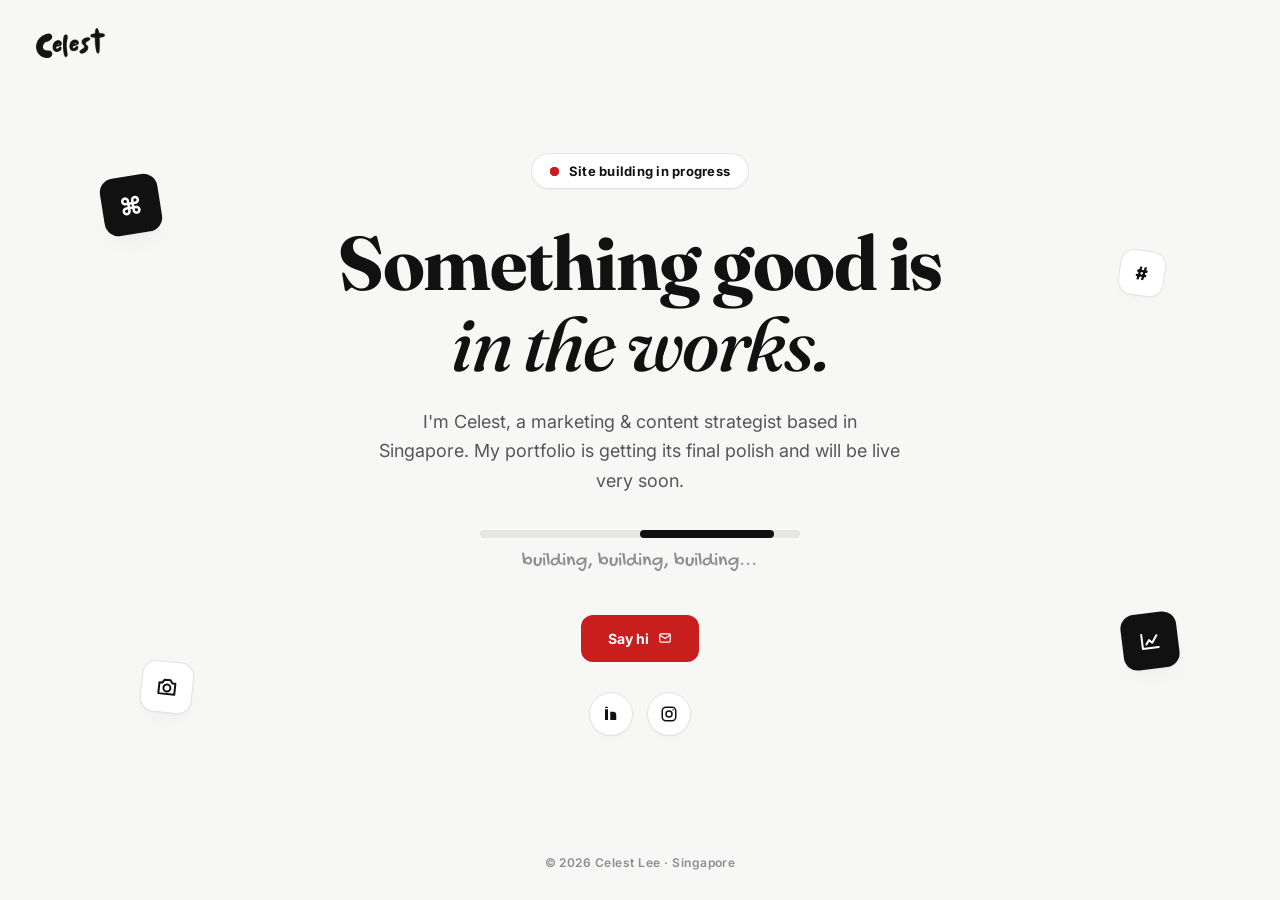
==== commit 59b7743c: "Remove the resume from the site Drops the Resume buttons/links from the holding page, topbar and foo" ====
--- a/index.html
+++ b/index.html
@@ -170,7 +170,6 @@
       <a href="mailto:celestleesl@gmail.com" class="btn btn-red">Say hi
         <svg class="icon" viewBox="0 0 24 24"><rect x="3" y="5" width="18" height="14" rx="2"/><path d="m3 7 9 6 9-6"/></svg>
       </a>
-      <a href="assets/Celest-Lee-Resume.pdf" target="_blank" rel="noopener" class="btn btn-sand">View my resume</a>
     </div>
 
     <div class="social">
